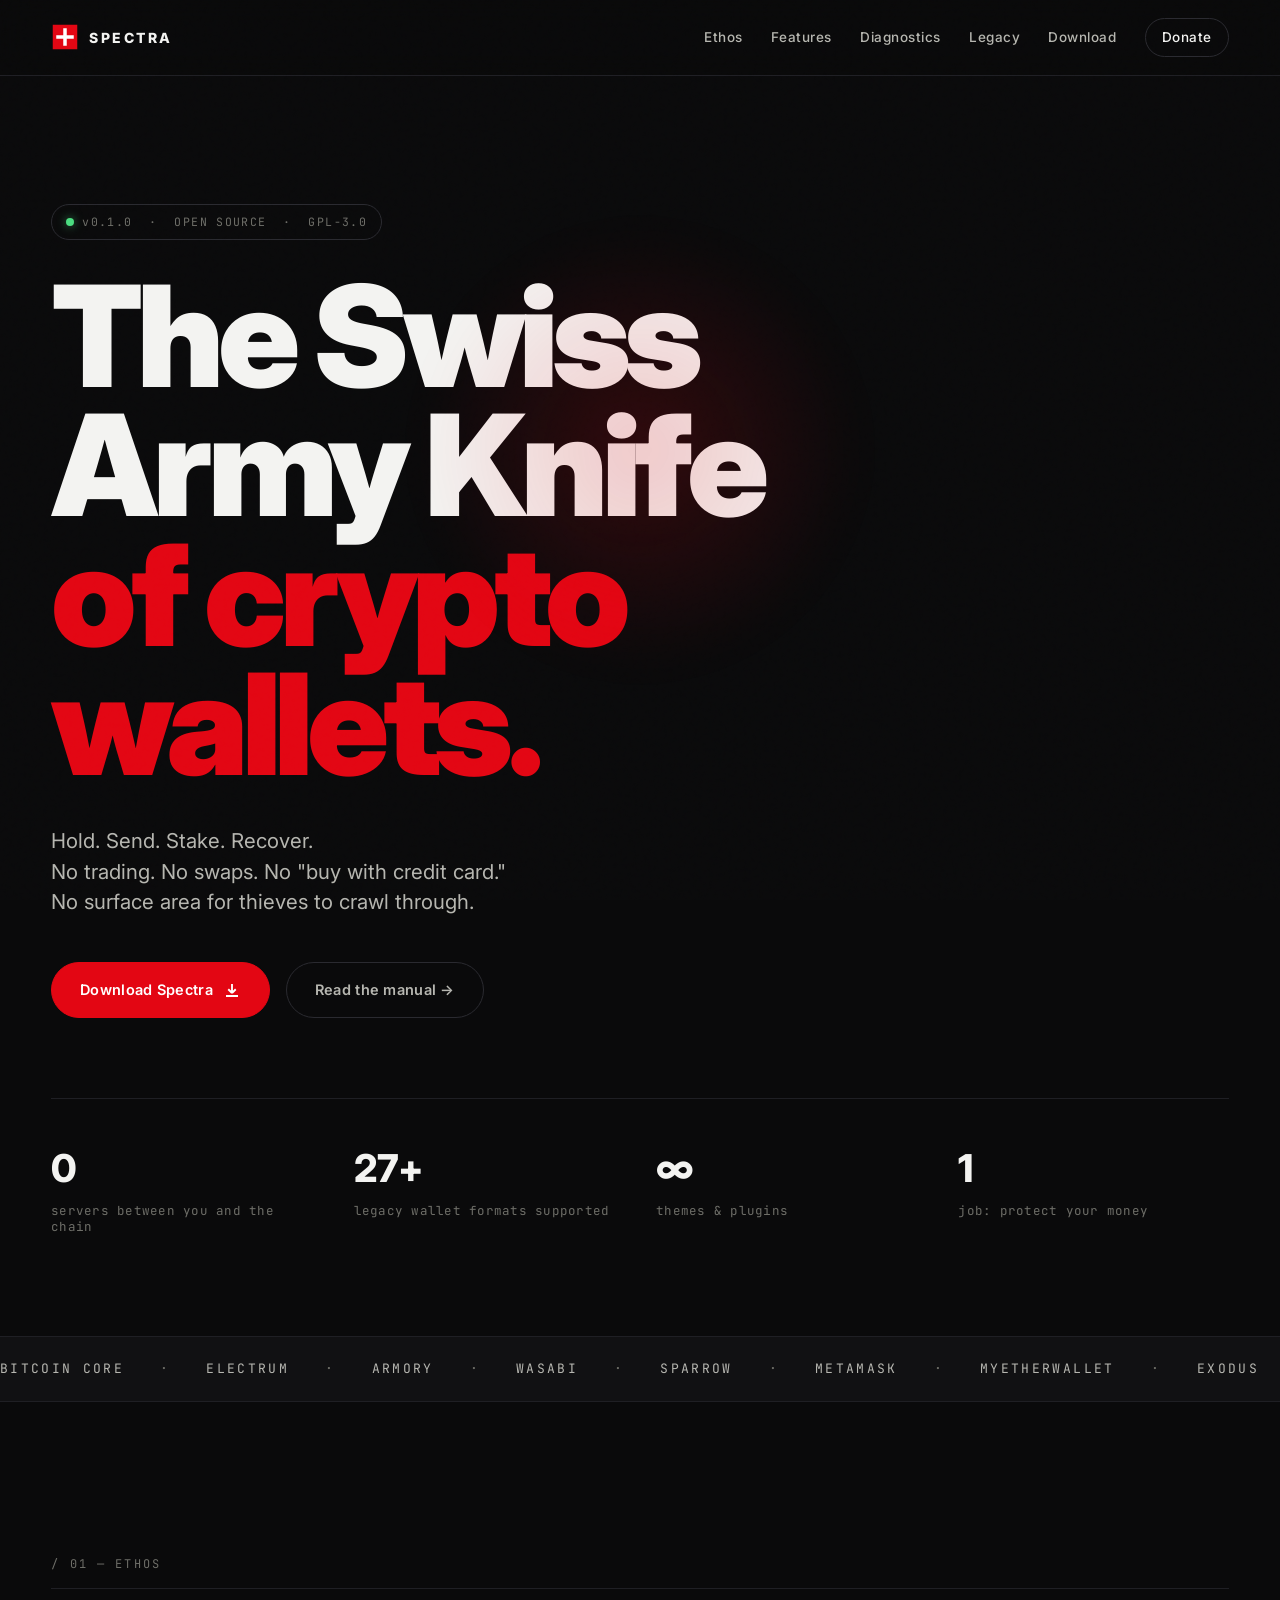
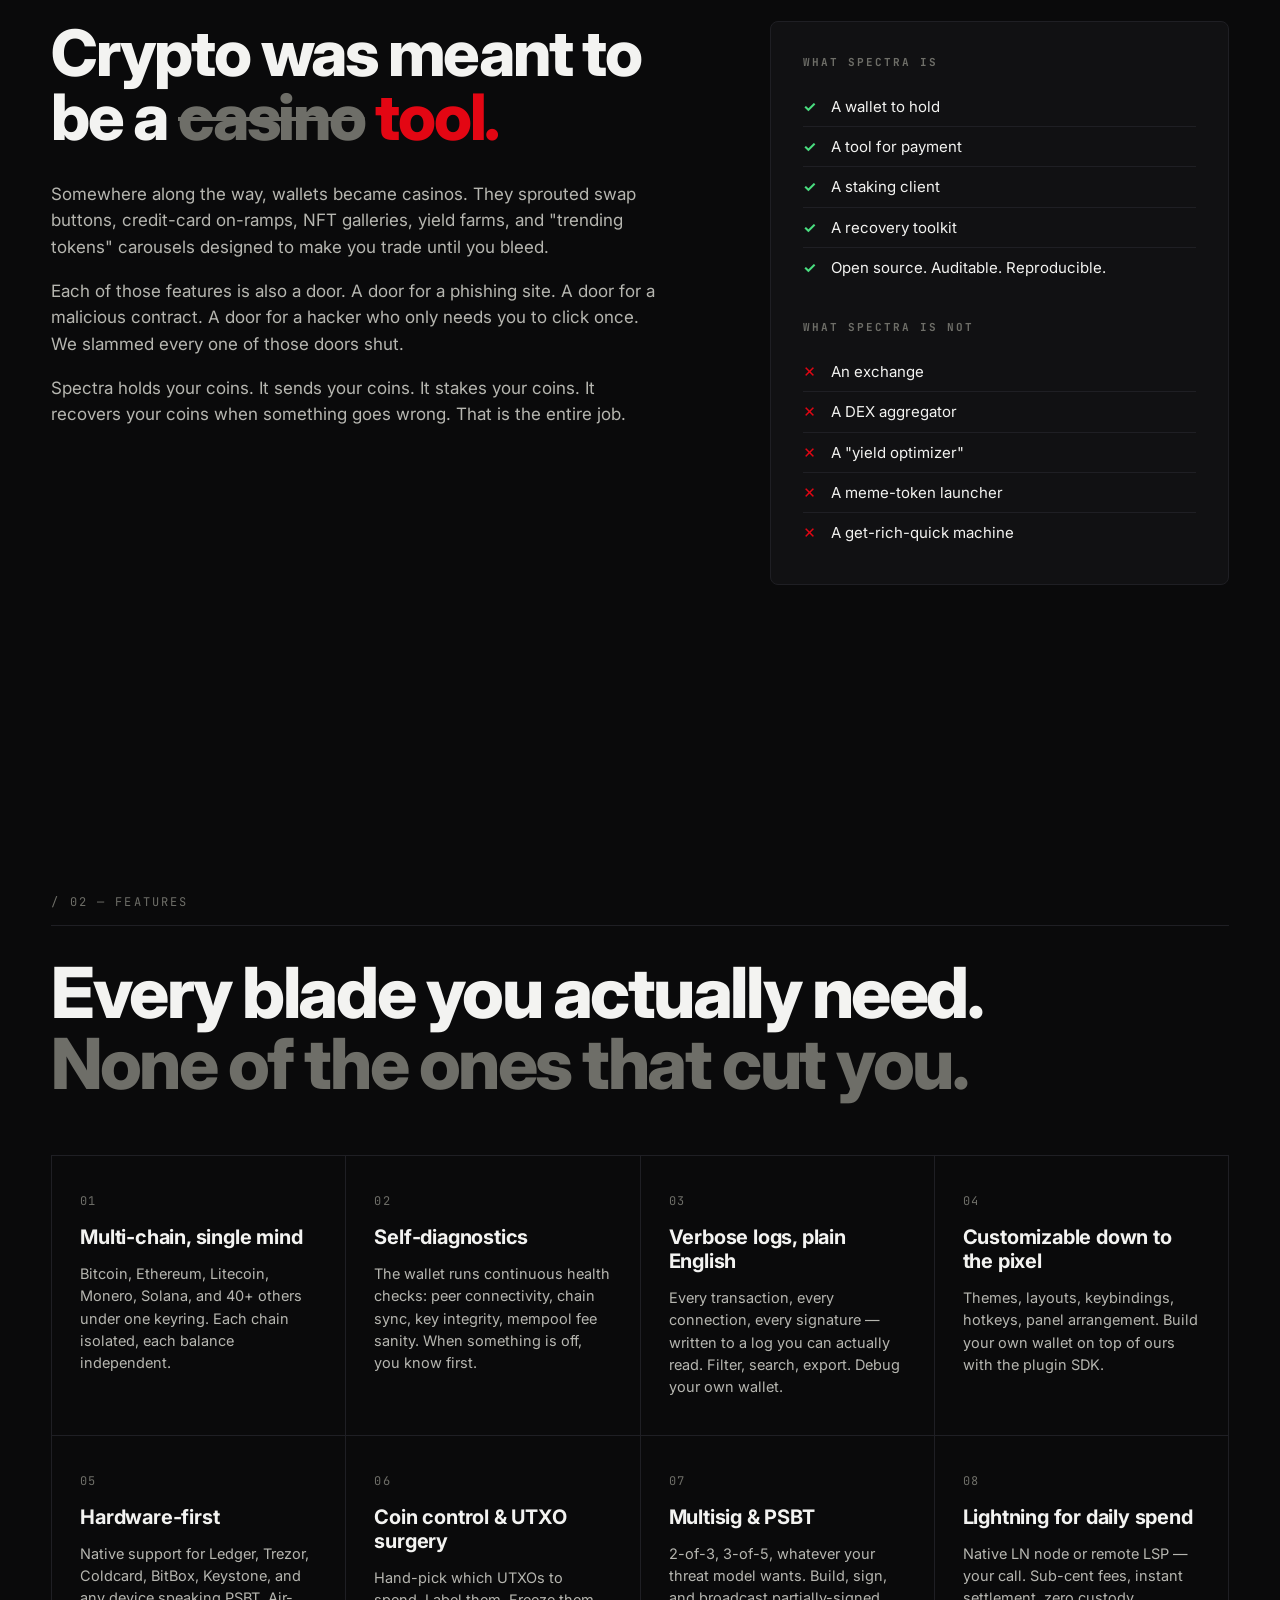
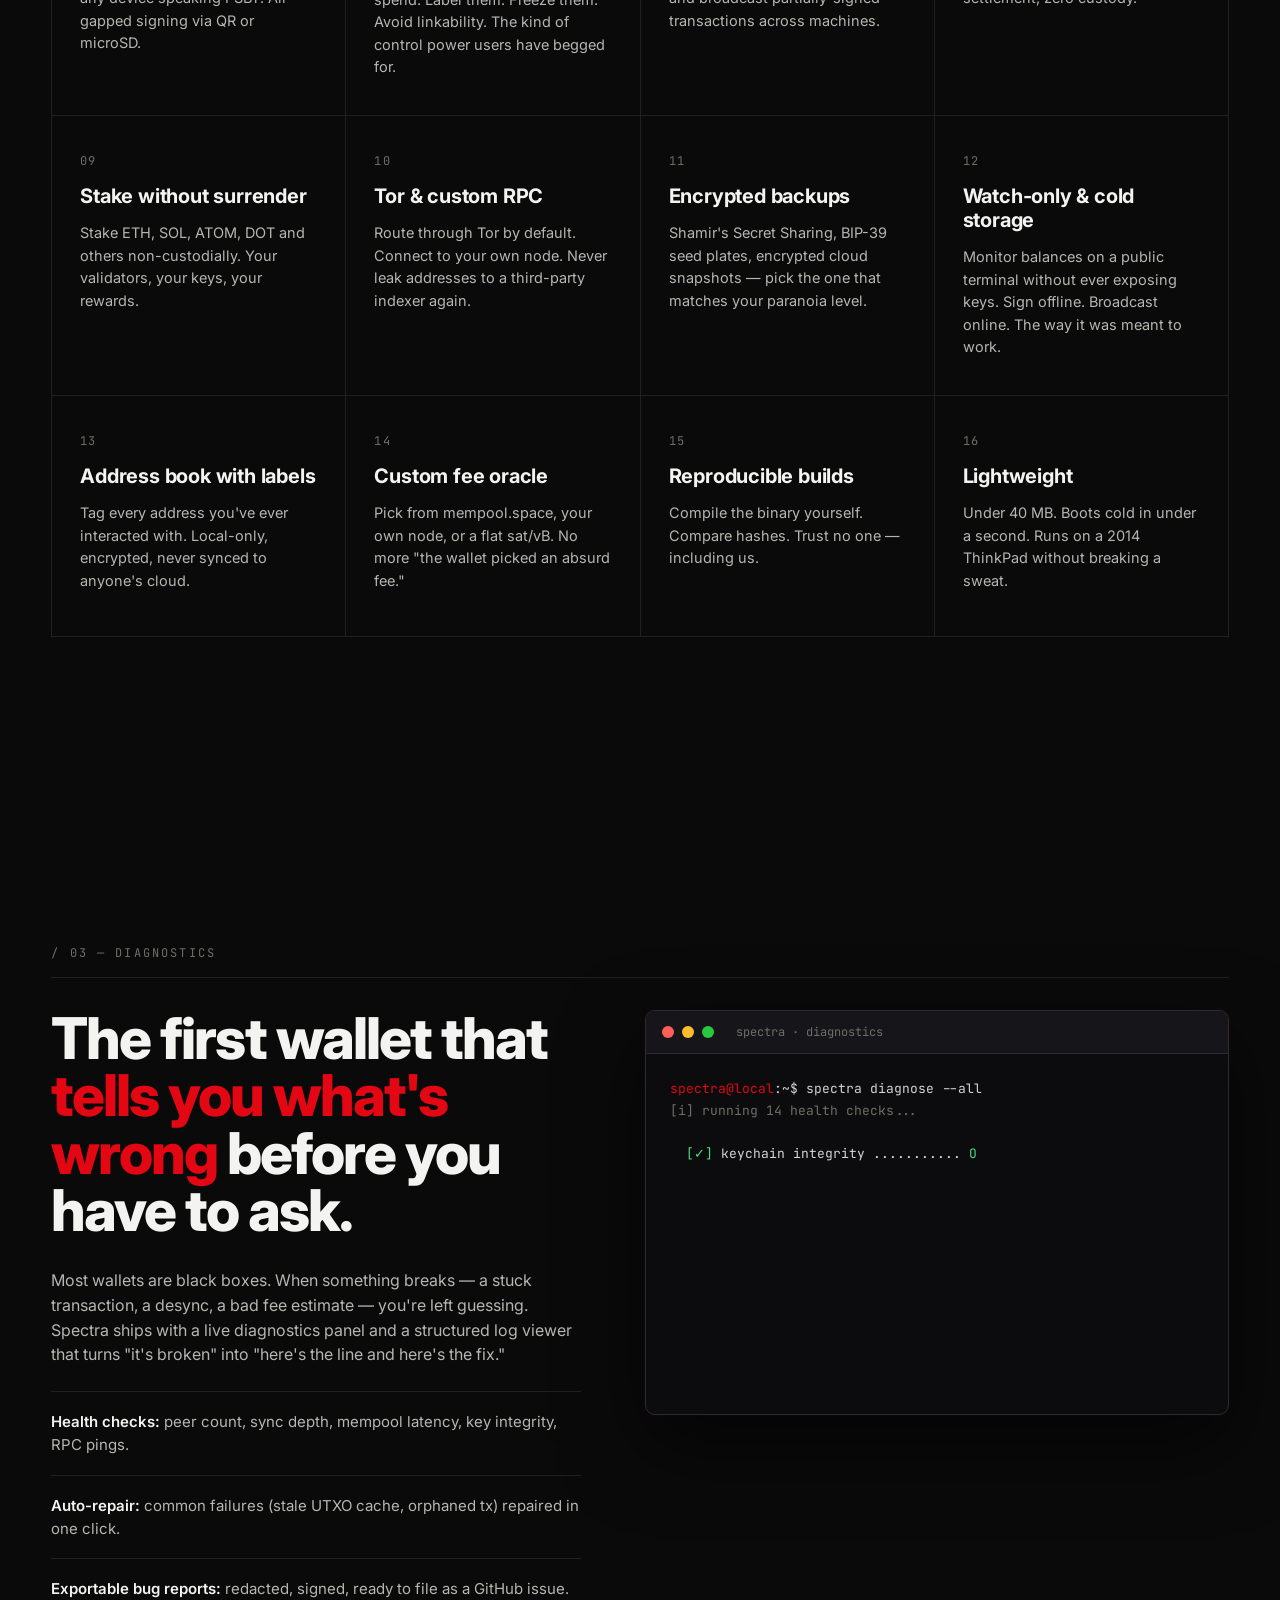
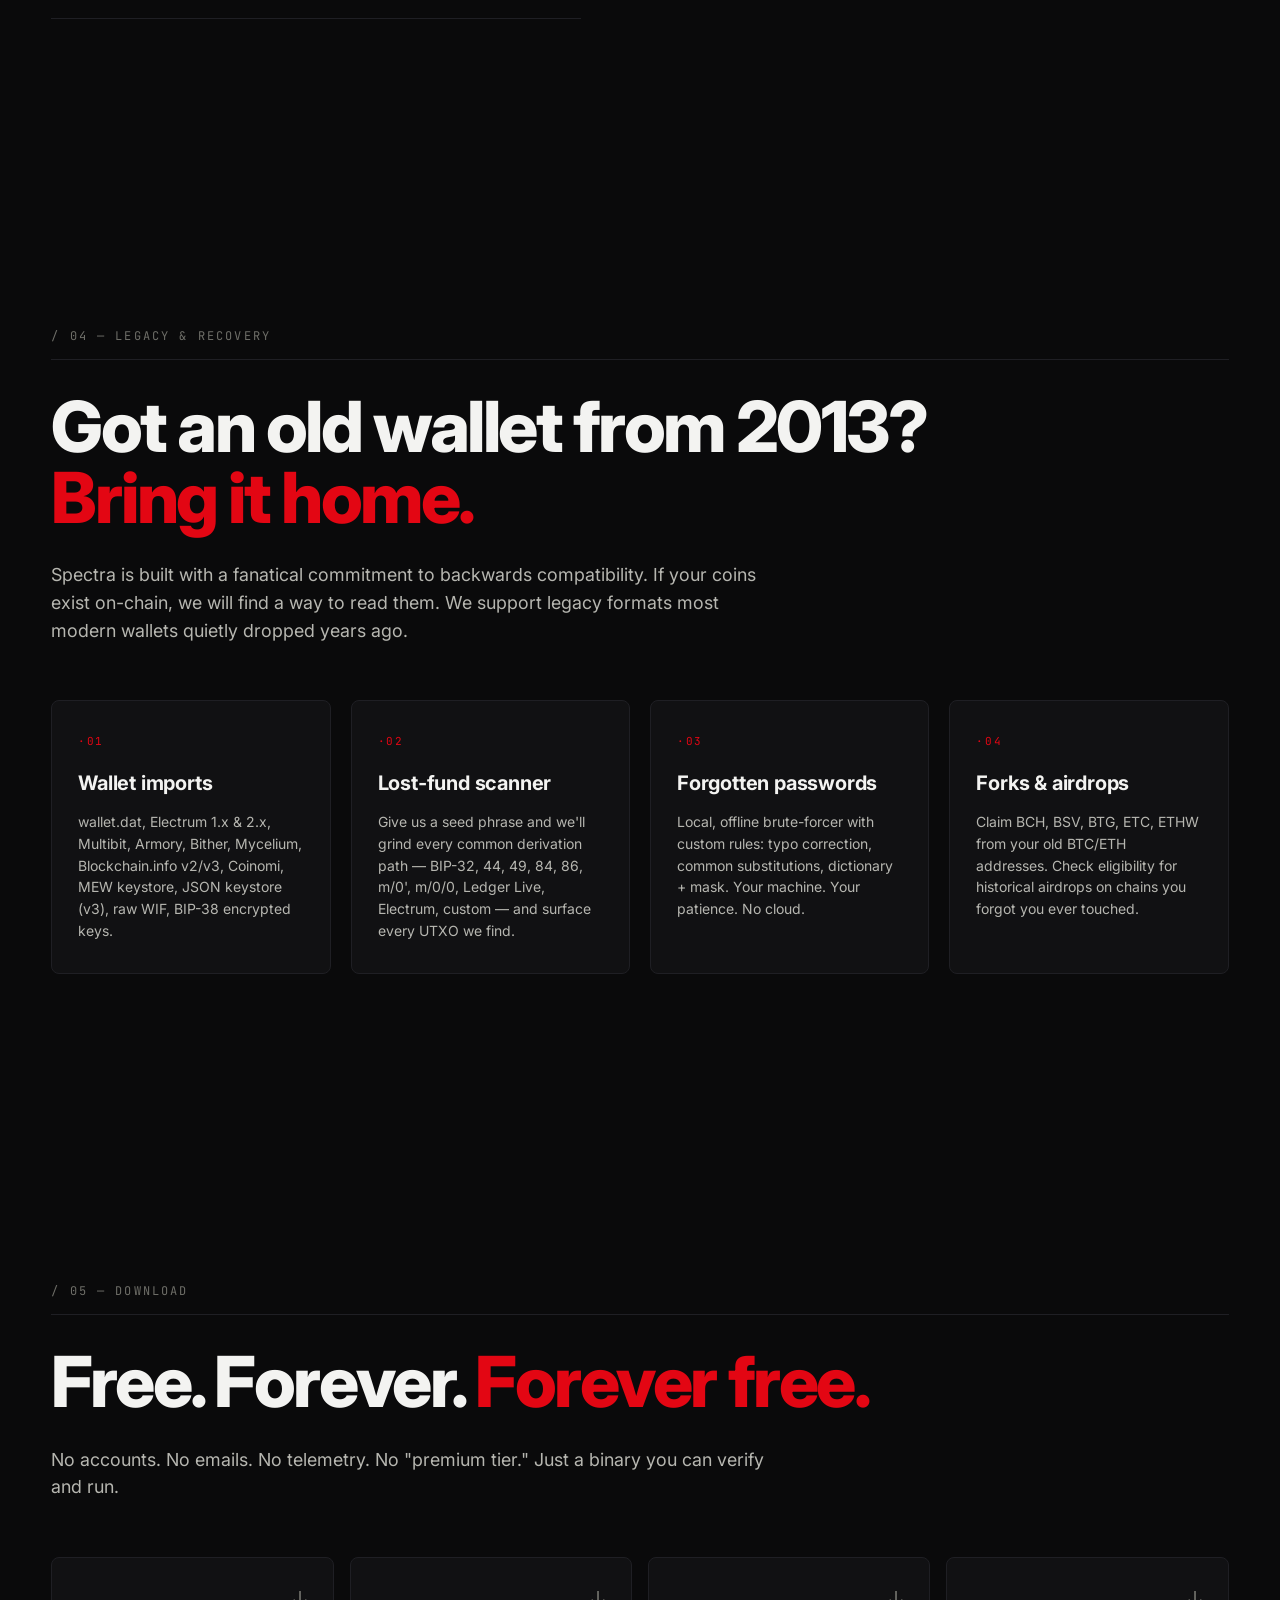
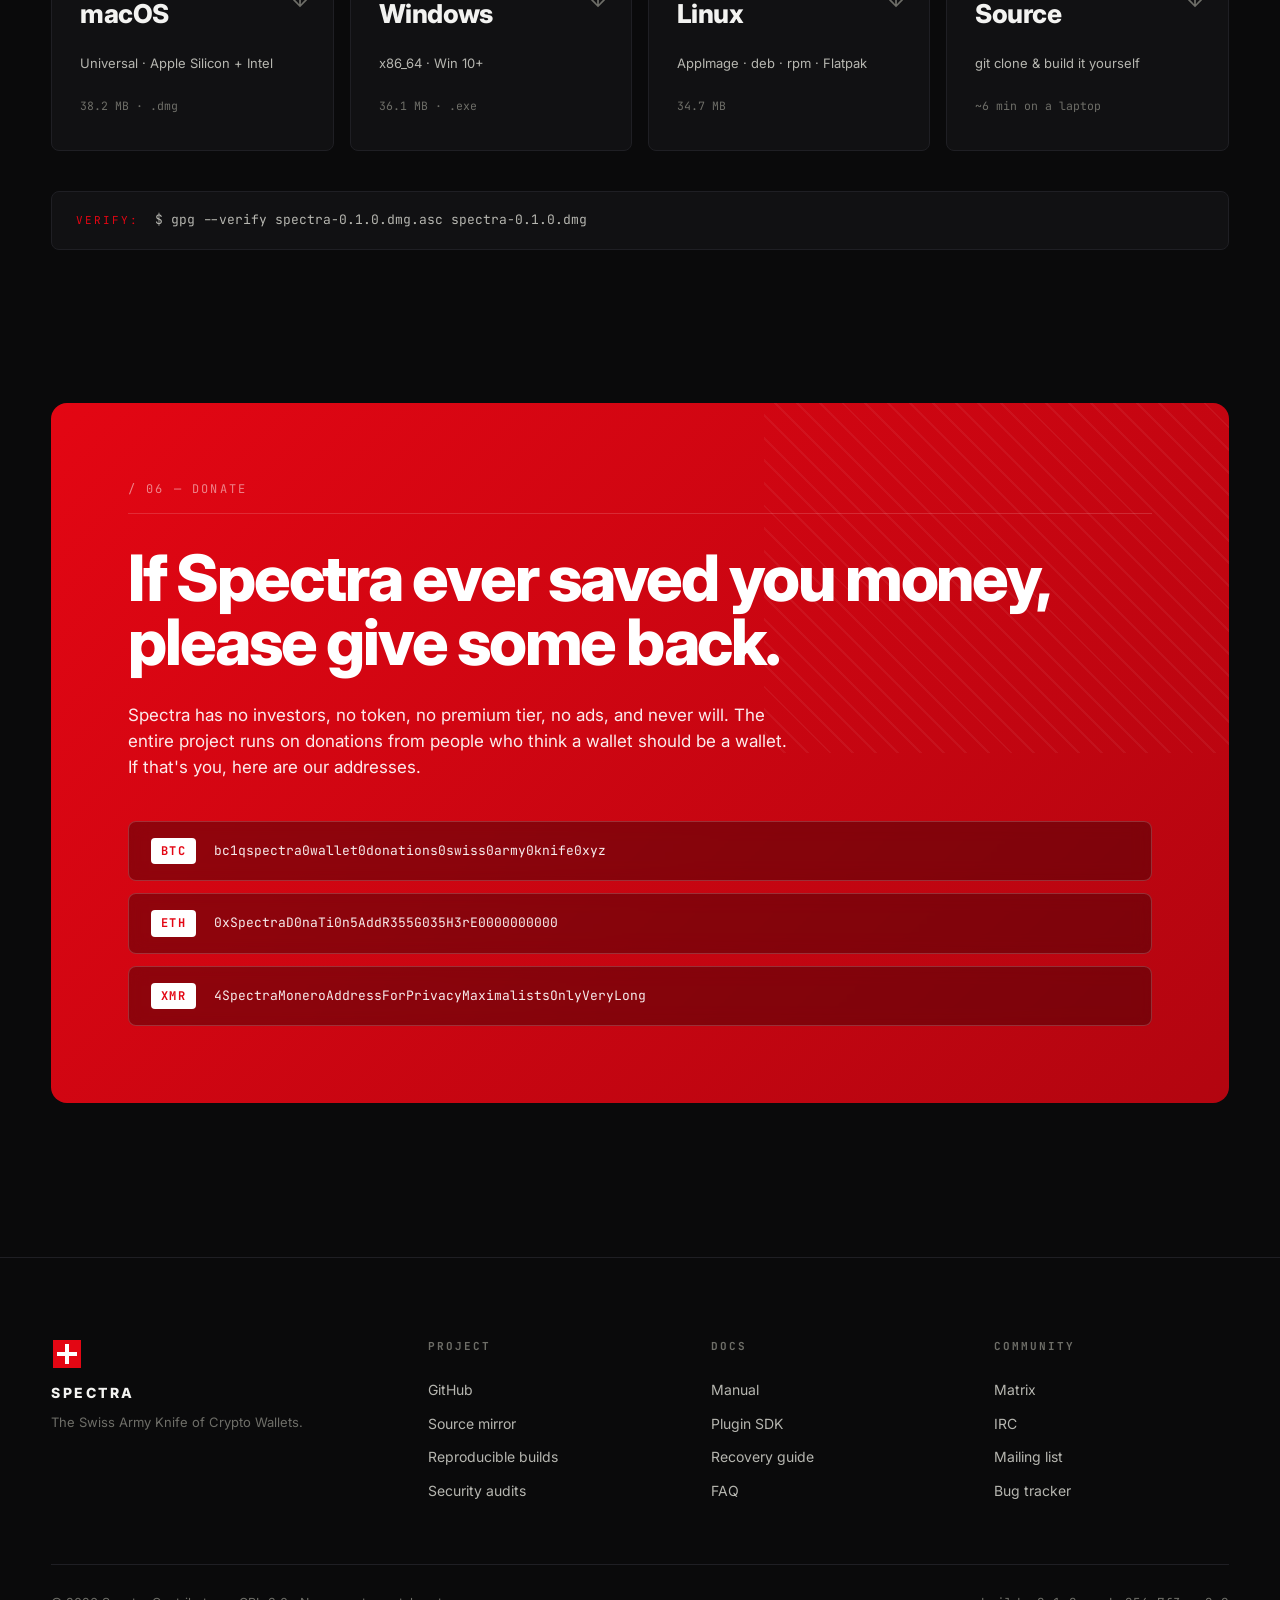
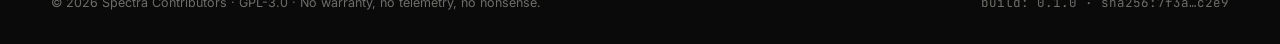
==== index.html @ c262c7ca "Initial Commit" ====
<!doctype html>
<html lang="en">
<head>
  <meta charset="utf-8" />
  <meta name="viewport" content="width=device-width, initial-scale=1" />
  <title>Spectra — The Swiss Army Knife of Crypto Wallets</title>
  <meta name="description" content="Spectra is a minimalist, open-source crypto wallet. Hold, send, stake. No trading. No DeFi. No bullshit. Just a tool that does its job." />
  <link rel="preconnect" href="https://fonts.googleapis.com" />
  <link rel="preconnect" href="https://fonts.gstatic.com" crossorigin />
  <link href="https://fonts.googleapis.com/css2?family=Inter:wght@400;500;600;700;800;900&family=JetBrains+Mono:wght@400;500;700&display=swap" rel="stylesheet" />
  <link rel="stylesheet" href="styles.css" />
</head>
<body>
  <div class="grain"></div>
  <div class="cursor-glow" id="cursorGlow"></div>

  <!-- ===== NAV ===== -->
  <header class="nav">
    <a class="brand" href="#top" aria-label="Spectra home">
      <svg viewBox="0 0 32 32" width="28" height="28" aria-hidden="true">
        <rect x="2" y="2" width="28" height="28" fill="#e30613"/>
        <rect x="14" y="6" width="4" height="20" fill="#fff"/>
        <rect x="6" y="14" width="20" height="4" fill="#fff"/>
      </svg>
      <span>SPECTRA</span>
    </a>
    <nav class="nav-links">
      <a href="#ethos">Ethos</a>
      <a href="#features">Features</a>
      <a href="#diagnostics">Diagnostics</a>
      <a href="#legacy">Legacy</a>
      <a href="#download">Download</a>
      <a href="#donate" class="nav-cta">Donate</a>
    </nav>
  </header>

  <!-- ===== HERO ===== -->
  <section class="hero" id="top">
    <div class="hero-meta">
      <span class="dot"></span> v0.1.0 &nbsp;·&nbsp; OPEN SOURCE &nbsp;·&nbsp; GPL-3.0
    </div>
    <h1 class="hero-title">
      The Swiss<br/>
      Army Knife<br/>
      <span class="accent">of crypto<br/>wallets.</span>
    </h1>
    <p class="hero-sub">
      Hold. Send. Stake. Recover. <br/>
      No trading. No swaps. No "buy with credit card." <br/>
      No surface area for thieves to crawl through.
    </p>
    <div class="hero-actions">
      <a href="#download" class="btn btn-primary">
        Download Spectra
        <svg viewBox="0 0 24 24" width="18" height="18" fill="none" stroke="currentColor" stroke-width="2.5"><path d="M12 4v12m0 0l-5-5m5 5l5-5M4 20h16"/></svg>
      </a>
      <a href="#features" class="btn btn-ghost">Read the manual →</a>
    </div>

    <div class="hero-stats">
      <div><b>0</b><span>servers between you and the chain</span></div>
      <div><b>27+</b><span>legacy wallet formats supported</span></div>
      <div><b>∞</b><span>themes &amp; plugins</span></div>
      <div><b>1</b><span>job: protect your money</span></div>
    </div>
  </section>

  <!-- ===== MARQUEE ===== -->
  <div class="marquee" aria-hidden="true">
    <div class="marquee-track">
      <span>BITCOIN CORE</span><span>·</span>
      <span>ELECTRUM</span><span>·</span>
      <span>ARMORY</span><span>·</span>
      <span>WASABI</span><span>·</span>
      <span>SPARROW</span><span>·</span>
      <span>METAMASK</span><span>·</span>
      <span>MYETHERWALLET</span><span>·</span>
      <span>EXODUS</span><span>·</span>
      <span>BIP-32</span><span>·</span>
      <span>BIP-39</span><span>·</span>
      <span>BIP-44</span><span>·</span>
      <span>WALLET.DAT</span><span>·</span>
      <span>LEDGER</span><span>·</span>
      <span>TREZOR</span><span>·</span>
      <span>COLDCARD</span><span>·</span>
      <span>PSBT</span><span>·</span>
      <span>BITCOIN CORE</span><span>·</span>
      <span>ELECTRUM</span><span>·</span>
      <span>ARMORY</span><span>·</span>
      <span>WASABI</span><span>·</span>
      <span>SPARROW</span><span>·</span>
      <span>METAMASK</span><span>·</span>
      <span>MYETHERWALLET</span><span>·</span>
      <span>EXODUS</span><span>·</span>
    </div>
  </div>

  <!-- ===== ETHOS ===== -->
  <section class="section ethos" id="ethos">
    <div class="section-label">/ 01 — ETHOS</div>
    <div class="ethos-grid">
      <div class="ethos-text">
        <h2>Crypto was meant to be a <span class="strike">casino</span> <span class="accent">tool.</span></h2>
        <p>
          Somewhere along the way, wallets became casinos. They sprouted swap buttons,
          credit-card on-ramps, NFT galleries, yield farms, and "trending tokens"
          carousels designed to make you trade until you bleed.
        </p>
        <p>
          Each of those features is also a door. A door for a phishing site. A door
          for a malicious contract. A door for a hacker who only needs you to click
          once. We slammed every one of those doors shut.
        </p>
        <p>
          Spectra holds your coins. It sends your coins. It stakes your coins. It
          recovers your coins when something goes wrong. That is the entire job.
        </p>
      </div>
      <aside class="ethos-list">
        <h3>What Spectra is</h3>
        <ul class="check">
          <li>A wallet to hold</li>
          <li>A tool for payment</li>
          <li>A staking client</li>
          <li>A recovery toolkit</li>
          <li>Open source. Auditable. Reproducible.</li>
        </ul>
        <h3>What Spectra is not</h3>
        <ul class="cross">
          <li>An exchange</li>
          <li>A DEX aggregator</li>
          <li>A "yield optimizer"</li>
          <li>A meme-token launcher</li>
          <li>A get-rich-quick machine</li>
        </ul>
      </aside>
    </div>
  </section>

  <!-- ===== FEATURES ===== -->
  <section class="section features" id="features">
    <div class="section-label">/ 02 — FEATURES</div>
    <h2 class="section-title">Every blade you actually need.<br/><span class="muted">None of the ones that cut you.</span></h2>

    <div class="feature-grid">
      <article class="feature">
        <div class="feature-num">01</div>
        <h3>Multi-chain, single mind</h3>
        <p>Bitcoin, Ethereum, Litecoin, Monero, Solana, and 40+ others under one keyring. Each chain isolated, each balance independent.</p>
      </article>
      <article class="feature">
        <div class="feature-num">02</div>
        <h3>Self-diagnostics</h3>
        <p>The wallet runs continuous health checks: peer connectivity, chain sync, key integrity, mempool fee sanity. When something is off, you know first.</p>
      </article>
      <article class="feature">
        <div class="feature-num">03</div>
        <h3>Verbose logs, plain English</h3>
        <p>Every transaction, every connection, every signature — written to a log you can actually read. Filter, search, export. Debug your own wallet.</p>
      </article>
      <article class="feature">
        <div class="feature-num">04</div>
        <h3>Customizable down to the pixel</h3>
        <p>Themes, layouts, keybindings, hotkeys, panel arrangement. Build your own wallet on top of ours with the plugin SDK.</p>
      </article>
      <article class="feature">
        <div class="feature-num">05</div>
        <h3>Hardware-first</h3>
        <p>Native support for Ledger, Trezor, Coldcard, BitBox, Keystone, and any device speaking PSBT. Air-gapped signing via QR or microSD.</p>
      </article>
      <article class="feature">
        <div class="feature-num">06</div>
        <h3>Coin control &amp; UTXO surgery</h3>
        <p>Hand-pick which UTXOs to spend. Label them. Freeze them. Avoid linkability. The kind of control power users have begged for.</p>
      </article>
      <article class="feature">
        <div class="feature-num">07</div>
        <h3>Multisig &amp; PSBT</h3>
        <p>2-of-3, 3-of-5, whatever your threat model wants. Build, sign, and broadcast partially-signed transactions across machines.</p>
      </article>
      <article class="feature">
        <div class="feature-num">08</div>
        <h3>Lightning for daily spend</h3>
        <p>Native LN node or remote LSP — your call. Sub-cent fees, instant settlement, zero custody.</p>
      </article>
      <article class="feature">
        <div class="feature-num">09</div>
        <h3>Stake without surrender</h3>
        <p>Stake ETH, SOL, ATOM, DOT and others non-custodially. Your validators, your keys, your rewards.</p>
      </article>
      <article class="feature">
        <div class="feature-num">10</div>
        <h3>Tor &amp; custom RPC</h3>
        <p>Route through Tor by default. Connect to your own node. Never leak addresses to a third-party indexer again.</p>
      </article>
      <article class="feature">
        <div class="feature-num">11</div>
        <h3>Encrypted backups</h3>
        <p>Shamir's Secret Sharing, BIP-39 seed plates, encrypted cloud snapshots — pick the one that matches your paranoia level.</p>
      </article>
      <article class="feature">
        <div class="feature-num">12</div>
        <h3>Watch-only &amp; cold storage</h3>
        <p>Monitor balances on a public terminal without ever exposing keys. Sign offline. Broadcast online. The way it was meant to work.</p>
      </article>
      <article class="feature">
        <div class="feature-num">13</div>
        <h3>Address book with labels</h3>
        <p>Tag every address you've ever interacted with. Local-only, encrypted, never synced to anyone's cloud.</p>
      </article>
      <article class="feature">
        <div class="feature-num">14</div>
        <h3>Custom fee oracle</h3>
        <p>Pick from mempool.space, your own node, or a flat sat/vB. No more "the wallet picked an absurd fee."</p>
      </article>
      <article class="feature">
        <div class="feature-num">15</div>
        <h3>Reproducible builds</h3>
        <p>Compile the binary yourself. Compare hashes. Trust no one — including us.</p>
      </article>
      <article class="feature">
        <div class="feature-num">16</div>
        <h3>Lightweight</h3>
        <p>Under 40 MB. Boots cold in under a second. Runs on a 2014 ThinkPad without breaking a sweat.</p>
      </article>
    </div>
  </section>

  <!-- ===== DIAGNOSTICS / TERMINAL ===== -->
  <section class="section diagnostics" id="diagnostics">
    <div class="section-label">/ 03 — DIAGNOSTICS</div>
    <div class="diag-grid">
      <div class="diag-text">
        <h2>The first wallet that <span class="accent">tells you what's wrong</span> before you have to ask.</h2>
        <p>
          Most wallets are black boxes. When something breaks — a stuck transaction,
          a desync, a bad fee estimate — you're left guessing. Spectra ships with a
          live diagnostics panel and a structured log viewer that turns "it's broken"
          into "here's the line and here's the fix."
        </p>
        <ul class="diag-list">
          <li><b>Health checks:</b> peer count, sync depth, mempool latency, key integrity, RPC pings.</li>
          <li><b>Auto-repair:</b> common failures (stale UTXO cache, orphaned tx) repaired in one click.</li>
          <li><b>Exportable bug reports:</b> redacted, signed, ready to file as a GitHub issue.</li>
        </ul>
      </div>

      <div class="terminal" aria-hidden="true">
        <div class="terminal-bar">
          <span class="tdot tdot-r"></span>
          <span class="tdot tdot-y"></span>
          <span class="tdot tdot-g"></span>
          <span class="terminal-title">spectra · diagnostics</span>
        </div>
        <pre class="terminal-body" id="terminal"></pre>
      </div>
    </div>
  </section>

  <!-- ===== LEGACY ===== -->
  <section class="section legacy" id="legacy">
    <div class="section-label">/ 04 — LEGACY &amp; RECOVERY</div>
    <h2 class="section-title">Got an old wallet from 2013?<br/><span class="accent">Bring it home.</span></h2>
    <p class="section-lead">
      Spectra is built with a fanatical commitment to backwards compatibility. If
      your coins exist on-chain, we will find a way to read them. We support legacy
      formats most modern wallets quietly dropped years ago.
    </p>

    <div class="legacy-grid">
      <div class="legacy-card">
        <div class="legacy-num">·01</div>
        <h3>Wallet imports</h3>
        <p>wallet.dat, Electrum 1.x &amp; 2.x, Multibit, Armory, Bither, Mycelium, Blockchain.info v2/v3, Coinomi, MEW keystore, JSON keystore (v3), raw WIF, BIP-38 encrypted keys.</p>
      </div>
      <div class="legacy-card">
        <div class="legacy-num">·02</div>
        <h3>Lost-fund scanner</h3>
        <p>Give us a seed phrase and we'll grind every common derivation path — BIP-32, 44, 49, 84, 86, m/0', m/0/0, Ledger Live, Electrum, custom — and surface every UTXO we find.</p>
      </div>
      <div class="legacy-card">
        <div class="legacy-num">·03</div>
        <h3>Forgotten passwords</h3>
        <p>Local, offline brute-forcer with custom rules: typo correction, common substitutions, dictionary + mask. Your machine. Your patience. No cloud.</p>
      </div>
      <div class="legacy-card">
        <div class="legacy-num">·04</div>
        <h3>Forks &amp; airdrops</h3>
        <p>Claim BCH, BSV, BTG, ETC, ETHW from your old BTC/ETH addresses. Check eligibility for historical airdrops on chains you forgot you ever touched.</p>
      </div>
    </div>
  </section>

  <!-- ===== DOWNLOAD ===== -->
  <section class="section download" id="download">
    <div class="section-label">/ 05 — DOWNLOAD</div>
    <h2 class="section-title">Free. Forever. <span class="accent">Forever free.</span></h2>
    <p class="section-lead">
      No accounts. No emails. No telemetry. No "premium tier." Just a binary you
      can verify and run.
    </p>

    <div class="download-grid">
      <a class="dl-card" href="#">
        <div class="dl-os">macOS</div>
        <div class="dl-meta">Universal · Apple Silicon + Intel</div>
        <div class="dl-size">38.2 MB · .dmg</div>
      </a>
      <a class="dl-card" href="#">
        <div class="dl-os">Windows</div>
        <div class="dl-meta">x86_64 · Win 10+</div>
        <div class="dl-size">36.1 MB · .exe</div>
      </a>
      <a class="dl-card" href="#">
        <div class="dl-os">Linux</div>
        <div class="dl-meta">AppImage · deb · rpm · Flatpak</div>
        <div class="dl-size">34.7 MB</div>
      </a>
      <a class="dl-card" href="#">
        <div class="dl-os">Source</div>
        <div class="dl-meta">git clone &amp; build it yourself</div>
        <div class="dl-size">~6 min on a laptop</div>
      </a>
    </div>

    <div class="verify">
      <span class="verify-label">VERIFY:</span>
      <code>$ gpg --verify spectra-0.1.0.dmg.asc spectra-0.1.0.dmg</code>
    </div>
  </section>

  <!-- ===== DONATE ===== -->
  <section class="section donate" id="donate">
    <div class="donate-card">
      <div class="section-label dark">/ 06 — DONATE</div>
      <h2>If Spectra ever saved you money,<br/><span class="accent">please give some back.</span></h2>
      <p>
        Spectra has no investors, no token, no premium tier, no ads, and never will.
        The entire project runs on donations from people who think a wallet should
        be a wallet. If that's you, here are our addresses.
      </p>

      <div class="donate-addresses">
        <div class="addr">
          <span class="addr-label">BTC</span>
          <code>bc1qspectra0wallet0donations0swiss0army0knife0xyz</code>
        </div>
        <div class="addr">
          <span class="addr-label">ETH</span>
          <code>0xSpectraD0naTi0n5AddR355G035H3rE0000000000</code>
        </div>
        <div class="addr">
          <span class="addr-label">XMR</span>
          <code>4SpectraMoneroAddressForPrivacyMaximalistsOnlyVeryLong</code>
        </div>
      </div>
    </div>
  </section>

  <!-- ===== FOOTER ===== -->
  <footer class="footer">
    <div class="footer-grid">
      <div class="footer-brand">
        <svg viewBox="0 0 32 32" width="32" height="32" aria-hidden="true">
          <rect x="2" y="2" width="28" height="28" fill="#e30613"/>
          <rect x="14" y="6" width="4" height="20" fill="#fff"/>
          <rect x="6" y="14" width="20" height="4" fill="#fff"/>
        </svg>
        <p>SPECTRA</p>
        <small>The Swiss Army Knife of Crypto Wallets.</small>
      </div>
      <div>
        <h4>Project</h4>
        <a href="#">GitHub</a>
        <a href="#">Source mirror</a>
        <a href="#">Reproducible builds</a>
        <a href="#">Security audits</a>
      </div>
      <div>
        <h4>Docs</h4>
        <a href="#">Manual</a>
        <a href="#">Plugin SDK</a>
        <a href="#">Recovery guide</a>
        <a href="#">FAQ</a>
      </div>
      <div>
        <h4>Community</h4>
        <a href="#">Matrix</a>
        <a href="#">IRC</a>
        <a href="#">Mailing list</a>
        <a href="#">Bug tracker</a>
      </div>
    </div>
    <div class="footer-bottom">
      <span>© 2026 Spectra Contributors · GPL-3.0 · No warranty, no telemetry, no nonsense.</span>
      <span class="mono">build: 0.1.0 · sha256:7f3a…c2e9</span>
    </div>
  </footer>

  <script src="script.js"></script>
</body>
</html>
---- styles.css ----
/* ============================================================
   SPECTRA — stylesheet
   The Swiss Army Knife of Crypto Wallets
   ============================================================ */

:root {
  --bg: #0a0a0b;
  --bg-2: #111113;
  --bg-3: #16161a;
  --line: #1f1f24;
  --line-2: #2a2a30;
  --fg: #f3f3f1;
  --fg-2: #b6b6b0;
  --fg-3: #6e6e68;
  --accent: #e30613;        /* Swiss red */
  --accent-2: #ff3a45;
  --green: #4ade80;
  --yellow: #facc15;
  --serif: 'Inter', system-ui, -apple-system, sans-serif;
  --mono: 'JetBrains Mono', ui-monospace, 'SF Mono', Menlo, monospace;
  --max: 1280px;
  --pad: clamp(20px, 4vw, 64px);
}

* { box-sizing: border-box; margin: 0; padding: 0; }

html { scroll-behavior: smooth; }

body {
  background: var(--bg);
  color: var(--fg);
  font-family: var(--serif);
  font-size: 16px;
  line-height: 1.55;
  -webkit-font-smoothing: antialiased;
  overflow-x: hidden;
  position: relative;
}

a { color: inherit; text-decoration: none; }
img, svg { display: block; max-width: 100%; }
button { font: inherit; cursor: pointer; }

/* ============================================================
   GRAIN + CURSOR GLOW
   ============================================================ */
.grain {
  position: fixed; inset: 0;
  pointer-events: none;
  z-index: 1000;
  opacity: .035;
  mix-blend-mode: overlay;
  background-image: url("data:image/svg+xml,%3Csvg viewBox='0 0 200 200' xmlns='http://www.w3.org/2000/svg'%3E%3Cfilter id='n'%3E%3CfeTurbulence type='fractalNoise' baseFrequency='0.9' numOctaves='3'/%3E%3C/filter%3E%3Crect width='100%25' height='100%25' filter='url(%23n)'/%3E%3C/svg%3E");
}

.cursor-glow {
  position: fixed;
  top: 0; left: 0;
  width: 480px; height: 480px;
  border-radius: 50%;
  background: radial-gradient(circle, rgba(227,6,19,0.18) 0%, rgba(227,6,19,0) 65%);
  transform: translate(-50%, -50%);
  pointer-events: none;
  z-index: 1;
  transition: opacity .4s ease;
  filter: blur(20px);
  will-change: transform;
}

/* ============================================================
   NAV
   ============================================================ */
.nav {
  position: sticky;
  top: 0;
  z-index: 100;
  display: flex;
  justify-content: space-between;
  align-items: center;
  padding: 18px var(--pad);
  background: rgba(10,10,11,0.72);
  backdrop-filter: blur(12px) saturate(140%);
  -webkit-backdrop-filter: blur(12px) saturate(140%);
  border-bottom: 1px solid var(--line);
}

.brand {
  display: flex; align-items: center; gap: 10px;
  font-weight: 800;
  letter-spacing: 0.18em;
  font-size: 14px;
}

.nav-links {
  display: flex; gap: 28px;
  align-items: center;
  font-size: 13.5px;
  font-weight: 500;
  letter-spacing: 0.04em;
}

.nav-links a {
  color: var(--fg-2);
  transition: color .2s ease;
}
.nav-links a:hover { color: var(--fg); }

.nav-cta {
  padding: 8px 16px;
  border: 1px solid var(--line-2);
  border-radius: 999px;
  color: var(--fg) !important;
  transition: all .2s ease;
}
.nav-cta:hover {
  background: var(--accent);
  border-color: var(--accent);
}

/* ============================================================
   HERO
   ============================================================ */
.hero {
  padding: clamp(60px, 10vw, 140px) var(--pad) clamp(60px, 8vw, 100px);
  max-width: var(--max);
  margin: 0 auto;
  position: relative;
}

.hero-meta {
  display: inline-flex;
  align-items: center;
  gap: 8px;
  font-family: var(--mono);
  font-size: 11.5px;
  color: var(--fg-3);
  letter-spacing: 0.12em;
  padding: 8px 14px;
  border: 1px solid var(--line-2);
  border-radius: 999px;
  margin-bottom: 32px;
}

.dot {
  width: 8px; height: 8px;
  border-radius: 50%;
  background: var(--green);
  box-shadow: 0 0 10px rgba(74, 222, 128, .6);
  animation: pulse 2s ease-in-out infinite;
}
@keyframes pulse {
  50% { opacity: .35; }
}

.hero-title {
  font-size: clamp(56px, 11vw, 168px);
  font-weight: 900;
  line-height: 0.92;
  letter-spacing: -0.045em;
  margin-bottom: 36px;
}

.accent { color: var(--accent); }
.muted { color: var(--fg-3); }

.hero-sub {
  font-size: clamp(18px, 1.6vw, 22px);
  color: var(--fg-2);
  max-width: 620px;
  margin-bottom: 44px;
  line-height: 1.5;
}

.hero-actions {
  display: flex;
  gap: 16px;
  flex-wrap: wrap;
  margin-bottom: 80px;
}

.btn {
  display: inline-flex;
  align-items: center;
  gap: 10px;
  padding: 16px 28px;
  font-weight: 600;
  font-size: 14.5px;
  letter-spacing: 0.02em;
  border-radius: 999px;
  border: 1px solid var(--line-2);
  transition: all .25s ease;
}
.btn-primary {
  background: var(--accent);
  border-color: var(--accent);
  color: #fff;
}
.btn-primary:hover {
  background: #fff;
  color: var(--accent);
  border-color: #fff;
  transform: translateY(-2px);
}
.btn-ghost {
  background: transparent;
  color: var(--fg-2);
}
.btn-ghost:hover {
  color: var(--fg);
  border-color: var(--fg);
  transform: translateY(-2px);
}

.hero-stats {
  display: grid;
  grid-template-columns: repeat(4, 1fr);
  gap: 32px;
  padding-top: 40px;
  border-top: 1px solid var(--line);
}
.hero-stats > div {
  display: flex;
  flex-direction: column;
  gap: 4px;
}
.hero-stats b {
  font-size: clamp(28px, 3vw, 44px);
  font-weight: 800;
  letter-spacing: -0.02em;
}
.hero-stats span {
  font-size: 12.5px;
  color: var(--fg-3);
  font-family: var(--mono);
  letter-spacing: 0.02em;
  line-height: 1.3;
}

/* ============================================================
   MARQUEE
   ============================================================ */
.marquee {
  border-block: 1px solid var(--line);
  background: var(--bg-2);
  overflow: hidden;
  padding: 22px 0;
}
.marquee-track {
  display: flex;
  gap: 36px;
  white-space: nowrap;
  font-family: var(--mono);
  font-size: 13px;
  letter-spacing: 0.18em;
  color: var(--fg-3);
  animation: scroll 60s linear infinite;
  width: max-content;
}
.marquee-track span:nth-child(odd) { color: var(--fg-2); }
@keyframes scroll {
  to { transform: translateX(-50%); }
}

/* ============================================================
   SECTION SHELL
   ============================================================ */
.section {
  max-width: var(--max);
  margin: 0 auto;
  padding: clamp(80px, 12vw, 160px) var(--pad);
  position: relative;
}

.section-label {
  font-family: var(--mono);
  font-size: 12px;
  color: var(--fg-3);
  letter-spacing: 0.18em;
  margin-bottom: 32px;
  padding-bottom: 14px;
  border-bottom: 1px solid var(--line);
}
.section-label.dark {
  color: rgba(255,255,255,.5);
  border-color: rgba(255,255,255,.15);
}

.section-title {
  font-size: clamp(38px, 5.5vw, 84px);
  font-weight: 800;
  line-height: 1;
  letter-spacing: -0.035em;
  margin-bottom: 28px;
}

.section-lead {
  font-size: clamp(17px, 1.4vw, 20px);
  color: var(--fg-2);
  max-width: 720px;
  margin-bottom: 56px;
}

/* ============================================================
   ETHOS
   ============================================================ */
.ethos-grid {
  display: grid;
  grid-template-columns: 1.4fr 1fr;
  gap: clamp(32px, 6vw, 80px);
}
.ethos-text h2 {
  font-size: clamp(36px, 5vw, 72px);
  font-weight: 800;
  line-height: 1;
  letter-spacing: -0.035em;
  margin-bottom: 32px;
}
.strike { text-decoration: line-through; text-decoration-thickness: 4px; color: var(--fg-3); }
.ethos-text p {
  color: var(--fg-2);
  font-size: 17px;
  margin-bottom: 18px;
  max-width: 56ch;
}

.ethos-list {
  background: var(--bg-2);
  border: 1px solid var(--line);
  border-radius: 8px;
  padding: 32px;
}
.ethos-list h3 {
  font-family: var(--mono);
  font-size: 11px;
  letter-spacing: 0.18em;
  text-transform: uppercase;
  color: var(--fg-3);
  margin-bottom: 16px;
}
.ethos-list h3:not(:first-child) { margin-top: 32px; }
.ethos-list ul { list-style: none; }
.ethos-list li {
  font-size: 15px;
  padding: 8px 0 8px 28px;
  position: relative;
  color: var(--fg);
  border-bottom: 1px solid var(--line);
}
.ethos-list li:last-child { border-bottom: 0; }
.ethos-list .check li::before {
  content: "✓";
  position: absolute;
  left: 0;
  top: 8px;
  color: var(--green);
  font-weight: 700;
}
.ethos-list .cross li::before {
  content: "✕";
  position: absolute;
  left: 0;
  top: 8px;
  color: var(--accent);
  font-weight: 700;
}

/* ============================================================
   FEATURES
   ============================================================ */
.feature-grid {
  display: grid;
  grid-template-columns: repeat(4, 1fr);
  gap: 1px;
  background: var(--line);
  border: 1px solid var(--line);
  margin-top: 56px;
}
.feature {
  background: var(--bg);
  padding: 36px 28px;
  display: flex;
  flex-direction: column;
  gap: 14px;
  min-height: 240px;
  transition: background .25s ease;
  position: relative;
}
.feature:hover { background: var(--bg-2); }
.feature:hover .feature-num { color: var(--accent); }
.feature-num {
  font-family: var(--mono);
  font-size: 12px;
  letter-spacing: 0.1em;
  color: var(--fg-3);
  transition: color .25s ease;
}
.feature h3 {
  font-size: 20px;
  font-weight: 700;
  letter-spacing: -0.01em;
  line-height: 1.2;
}
.feature p {
  font-size: 14.5px;
  color: var(--fg-2);
  line-height: 1.55;
}

/* ============================================================
   DIAGNOSTICS / TERMINAL
   ============================================================ */
.diag-grid {
  display: grid;
  grid-template-columns: 1fr 1.1fr;
  gap: clamp(32px, 5vw, 64px);
  align-items: start;
}
.diag-text h2 {
  font-size: clamp(34px, 4.5vw, 64px);
  font-weight: 800;
  line-height: 1;
  letter-spacing: -0.035em;
  margin-bottom: 28px;
}
.diag-text p {
  color: var(--fg-2);
  margin-bottom: 24px;
  font-size: 16px;
}
.diag-list {
  list-style: none;
  border-top: 1px solid var(--line);
}
.diag-list li {
  padding: 18px 0;
  border-bottom: 1px solid var(--line);
  color: var(--fg-2);
  font-size: 15px;
}
.diag-list b { color: var(--fg); font-weight: 600; }

.terminal {
  background: #0c0c0e;
  border: 1px solid var(--line-2);
  border-radius: 10px;
  overflow: hidden;
  box-shadow:
    0 1px 0 rgba(255,255,255,0.04) inset,
    0 30px 80px rgba(0,0,0,.6),
    0 0 0 1px rgba(227,6,19,.06);
}
.terminal-bar {
  display: flex;
  align-items: center;
  gap: 8px;
  padding: 12px 16px;
  background: #15151a;
  border-bottom: 1px solid var(--line-2);
}
.tdot { width: 12px; height: 12px; border-radius: 50%; }
.tdot-r { background: #ff5f56; }
.tdot-y { background: #ffbd2e; }
.tdot-g { background: #27c93f; }
.terminal-title {
  margin-left: 14px;
  font-family: var(--mono);
  font-size: 12px;
  color: var(--fg-3);
}
.terminal-body {
  font-family: var(--mono);
  font-size: 13px;
  line-height: 1.65;
  padding: 24px;
  color: #d4d4d2;
  min-height: 360px;
  white-space: pre-wrap;
  word-break: break-word;
}
.t-prompt { color: var(--accent); }
.t-ok     { color: var(--green); }
.t-warn   { color: var(--yellow); }
.t-dim    { color: var(--fg-3); }
.t-key    { color: #7dd3fc; }
.cursor-blink::after {
  content: "▍";
  color: var(--accent);
  animation: blink 1s steps(2) infinite;
}
@keyframes blink { 50% { opacity: 0; } }

/* ============================================================
   LEGACY
   ============================================================ */
.legacy-grid {
  display: grid;
  grid-template-columns: repeat(4, 1fr);
  gap: 20px;
}
.legacy-card {
  background: var(--bg-2);
  border: 1px solid var(--line);
  border-radius: 8px;
  padding: 32px 26px;
  transition: all .25s ease;
}
.legacy-card:hover {
  border-color: var(--accent);
  transform: translateY(-4px);
}
.legacy-num {
  font-family: var(--mono);
  font-size: 11px;
  color: var(--accent);
  letter-spacing: 0.15em;
  margin-bottom: 18px;
}
.legacy-card h3 {
  font-size: 20px;
  font-weight: 700;
  margin-bottom: 12px;
  letter-spacing: -0.01em;
}
.legacy-card p {
  font-size: 14px;
  color: var(--fg-2);
  line-height: 1.55;
}

/* ============================================================
   DOWNLOAD
   ============================================================ */
.download-grid {
  display: grid;
  grid-template-columns: repeat(4, 1fr);
  gap: 16px;
  margin-bottom: 40px;
}
.dl-card {
  background: var(--bg-2);
  border: 1px solid var(--line);
  border-radius: 8px;
  padding: 36px 28px;
  display: flex;
  flex-direction: column;
  gap: 8px;
  transition: all .25s ease;
  position: relative;
  overflow: hidden;
}
.dl-card::after {
  content: "↓";
  position: absolute;
  top: 24px; right: 24px;
  font-size: 22px;
  color: var(--fg-3);
  transition: all .25s ease;
}
.dl-card:hover {
  background: var(--accent);
  border-color: var(--accent);
  transform: translateY(-4px);
}
.dl-card:hover .dl-meta,
.dl-card:hover .dl-size { color: rgba(255,255,255,.85); }
.dl-card:hover::after {
  color: #fff;
  transform: translateY(4px);
}
.dl-os {
  font-size: 26px;
  font-weight: 800;
  letter-spacing: -0.02em;
  margin-bottom: 10px;
}
.dl-meta {
  font-size: 13px;
  color: var(--fg-2);
}
.dl-size {
  font-family: var(--mono);
  font-size: 11.5px;
  color: var(--fg-3);
  margin-top: auto;
  padding-top: 16px;
}

.verify {
  background: var(--bg-2);
  border: 1px solid var(--line);
  border-radius: 8px;
  padding: 18px 24px;
  display: flex;
  gap: 16px;
  align-items: center;
  flex-wrap: wrap;
}
.verify-label {
  font-family: var(--mono);
  font-size: 11px;
  color: var(--accent);
  letter-spacing: 0.18em;
}
.verify code {
  font-family: var(--mono);
  font-size: 13px;
  color: var(--fg-2);
}

/* ============================================================
   DONATE
   ============================================================ */
.donate {
  padding-top: 0;
}
.donate-card {
  background:
    linear-gradient(135deg, #e30613 0%, #b30510 100%);
  border-radius: 16px;
  padding: clamp(48px, 6vw, 80px);
  color: #fff;
  position: relative;
  overflow: hidden;
}
.donate-card::before {
  content: "";
  position: absolute;
  top: -50%; right: -20%;
  width: 700px; height: 700px;
  background:
    repeating-linear-gradient(45deg, transparent 0 14px, rgba(255,255,255,0.05) 14px 16px);
  pointer-events: none;
}
.donate-card h2 {
  position: relative;
  font-size: clamp(34px, 5vw, 72px);
  font-weight: 800;
  line-height: 1;
  letter-spacing: -0.035em;
  margin-bottom: 28px;
}
.donate-card .accent { color: #fff; }
.donate-card p {
  position: relative;
  font-size: 17px;
  max-width: 60ch;
  margin-bottom: 40px;
  color: rgba(255,255,255,.92);
}

.donate-addresses {
  position: relative;
  display: flex;
  flex-direction: column;
  gap: 12px;
}
.addr {
  display: flex;
  align-items: center;
  gap: 18px;
  background: rgba(0,0,0,0.32);
  border: 1px solid rgba(255,255,255,0.18);
  border-radius: 8px;
  padding: 16px 22px;
  backdrop-filter: blur(8px);
}
.addr-label {
  font-family: var(--mono);
  font-size: 12px;
  font-weight: 700;
  letter-spacing: 0.12em;
  padding: 4px 10px;
  background: #fff;
  color: var(--accent);
  border-radius: 4px;
  flex-shrink: 0;
}
.addr code {
  font-family: var(--mono);
  font-size: 13px;
  color: rgba(255,255,255,.92);
  word-break: break-all;
}

/* ============================================================
   FOOTER
   ============================================================ */
.footer {
  border-top: 1px solid var(--line);
  padding: 80px var(--pad) 32px;
  max-width: var(--max);
  margin: 0 auto;
}
.footer-grid {
  display: grid;
  grid-template-columns: 1.4fr 1fr 1fr 1fr;
  gap: 48px;
  margin-bottom: 56px;
}
.footer-brand p {
  font-weight: 800;
  letter-spacing: 0.18em;
  font-size: 14px;
  margin: 12px 0 6px;
}
.footer-brand small {
  color: var(--fg-3);
  font-size: 13px;
}
.footer h4 {
  font-family: var(--mono);
  font-size: 11px;
  letter-spacing: 0.18em;
  text-transform: uppercase;
  color: var(--fg-3);
  margin-bottom: 18px;
}
.footer a {
  display: block;
  padding: 6px 0;
  color: var(--fg-2);
  font-size: 14px;
  transition: color .2s ease;
}
.footer a:hover { color: var(--accent); }

.footer-bottom {
  display: flex;
  justify-content: space-between;
  padding-top: 28px;
  border-top: 1px solid var(--line);
  color: var(--fg-3);
  font-size: 12.5px;
  flex-wrap: wrap;
  gap: 12px;
}
.footer-bottom .mono { font-family: var(--mono); }

/* ============================================================
   RESPONSIVE
   ============================================================ */
@media (max-width: 1024px) {
  .feature-grid { grid-template-columns: repeat(2, 1fr); }
  .legacy-grid  { grid-template-columns: repeat(2, 1fr); }
  .download-grid{ grid-template-columns: repeat(2, 1fr); }
  .ethos-grid   { grid-template-columns: 1fr; }
  .diag-grid    { grid-template-columns: 1fr; }
  .footer-grid  { grid-template-columns: 1fr 1fr; }
  .hero-stats   { grid-template-columns: repeat(2, 1fr); }
}
@media (max-width: 640px) {
  .nav-links a:not(.nav-cta) { display: none; }
  .feature-grid { grid-template-columns: 1fr; }
  .legacy-grid  { grid-template-columns: 1fr; }
  .download-grid{ grid-template-columns: 1fr; }
  .footer-grid  { grid-template-columns: 1fr; }
  .hero-stats   { grid-template-columns: 1fr; gap: 20px; }
  .footer-bottom { flex-direction: column; }
}
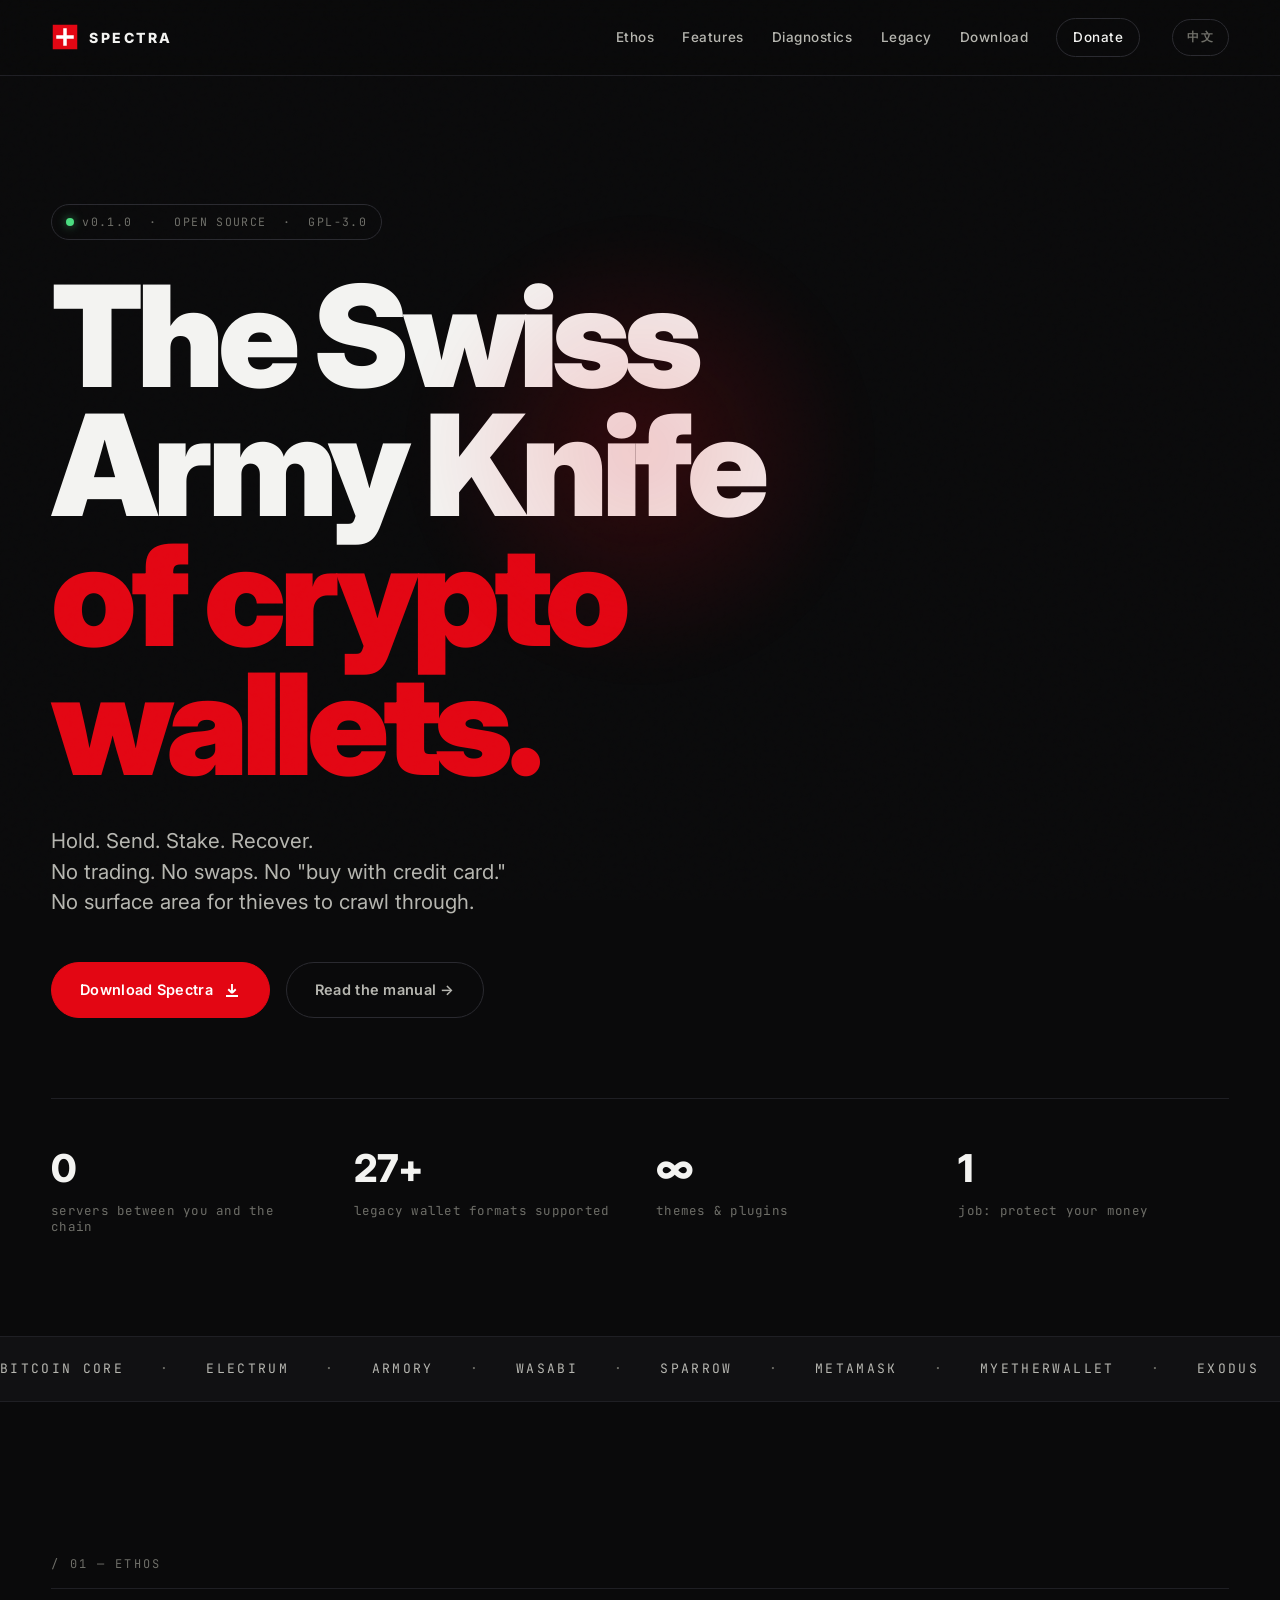
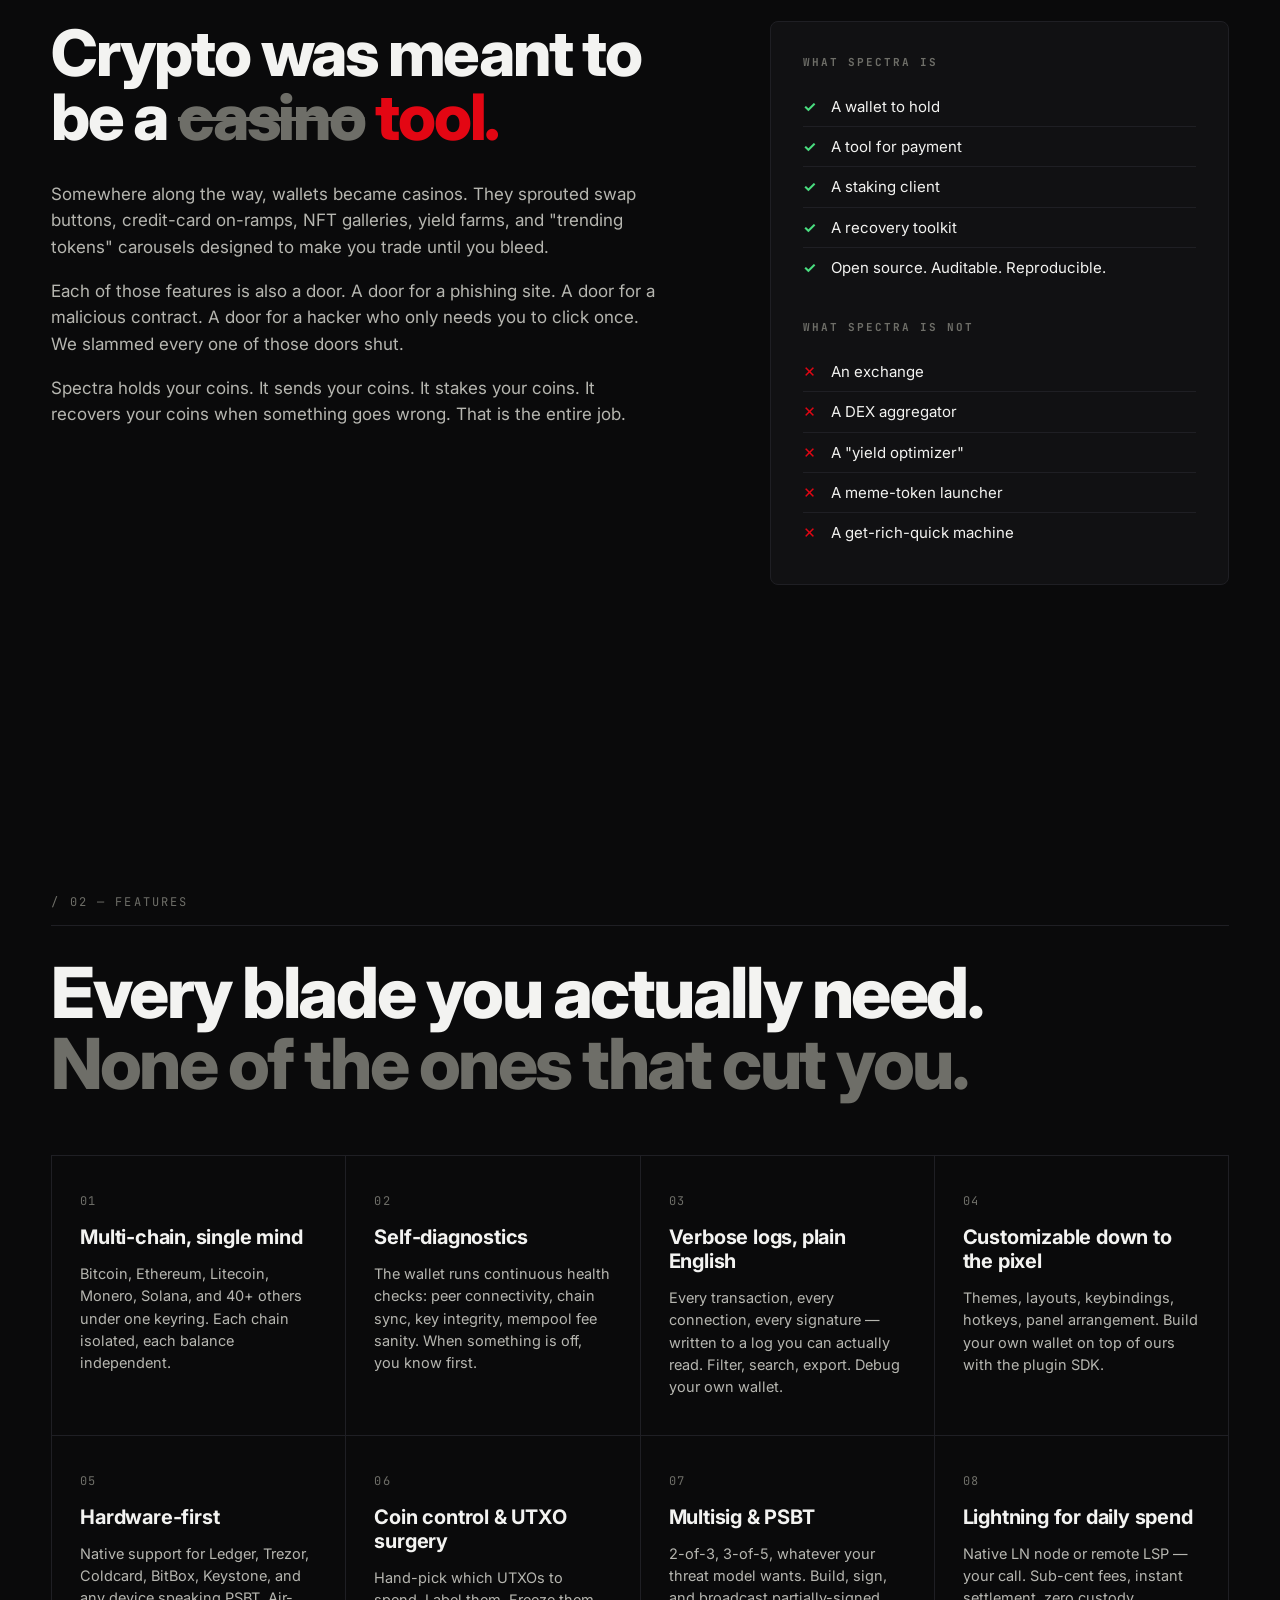
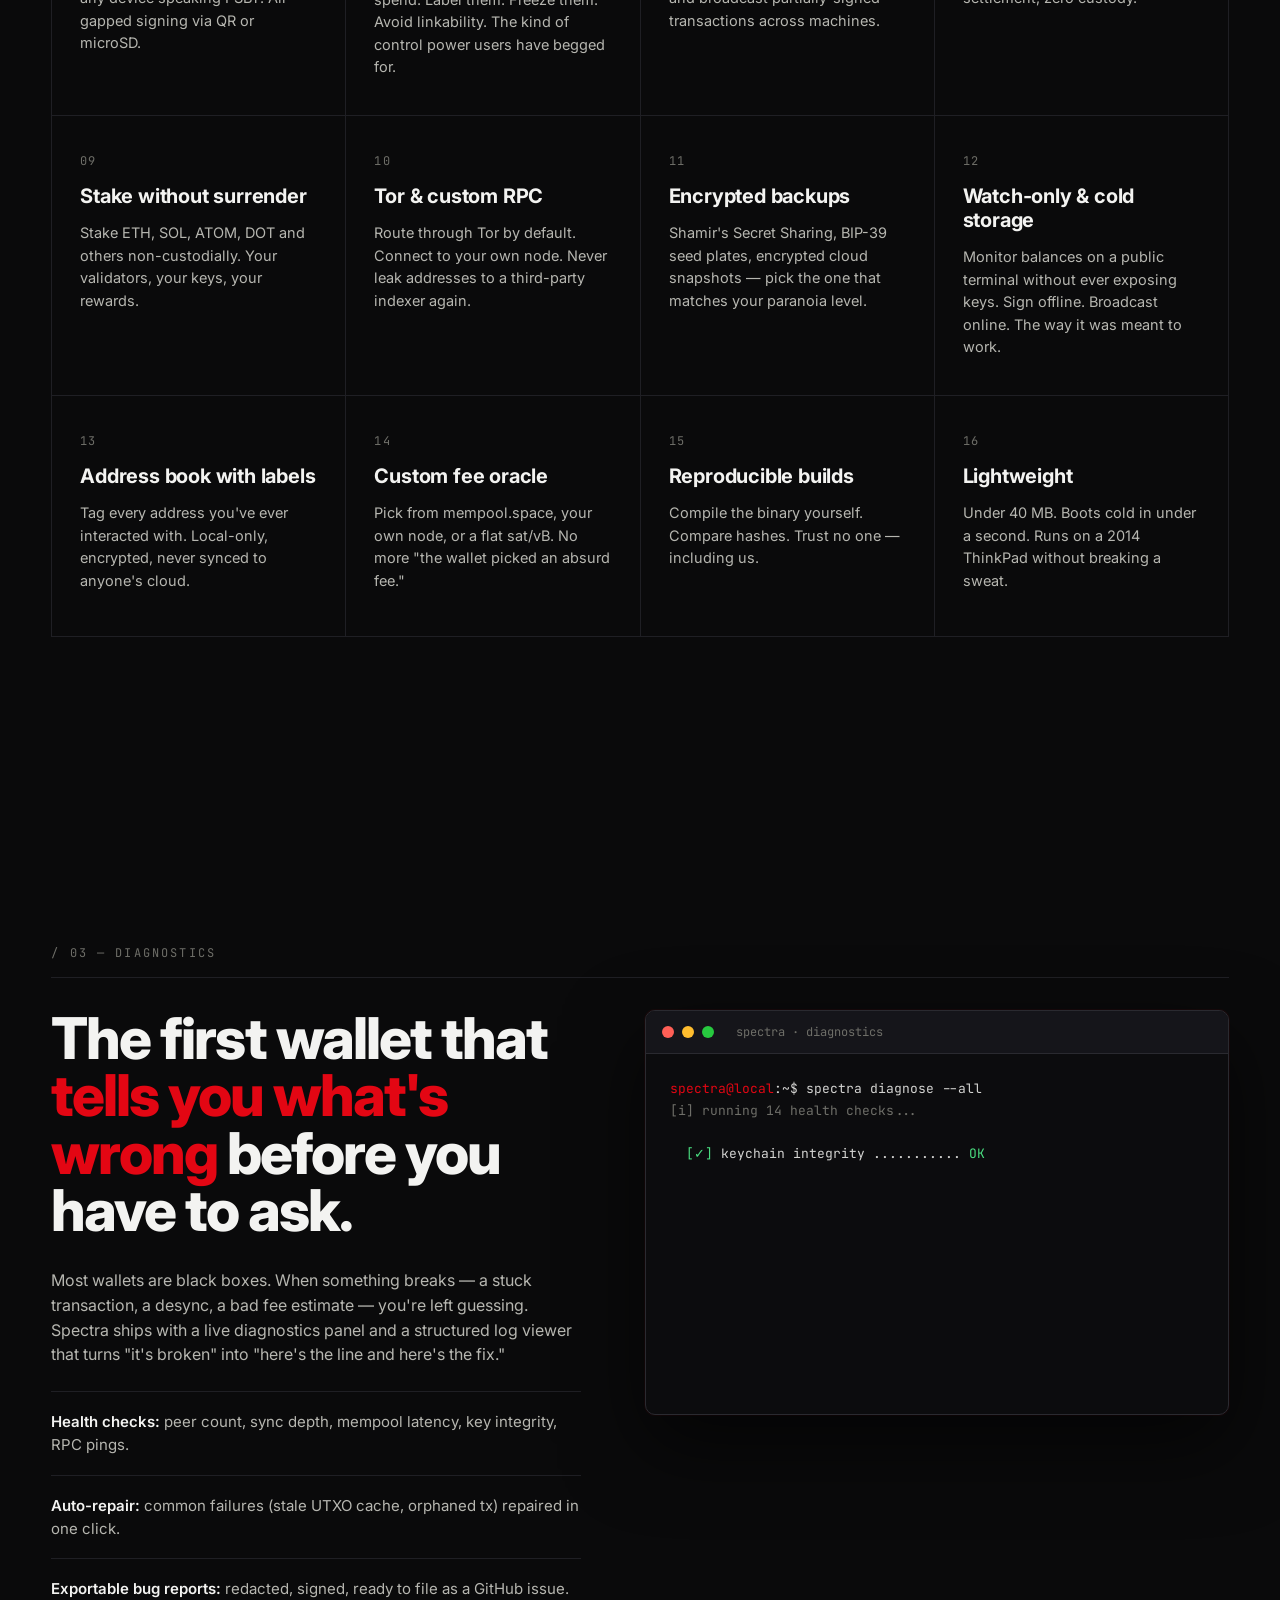
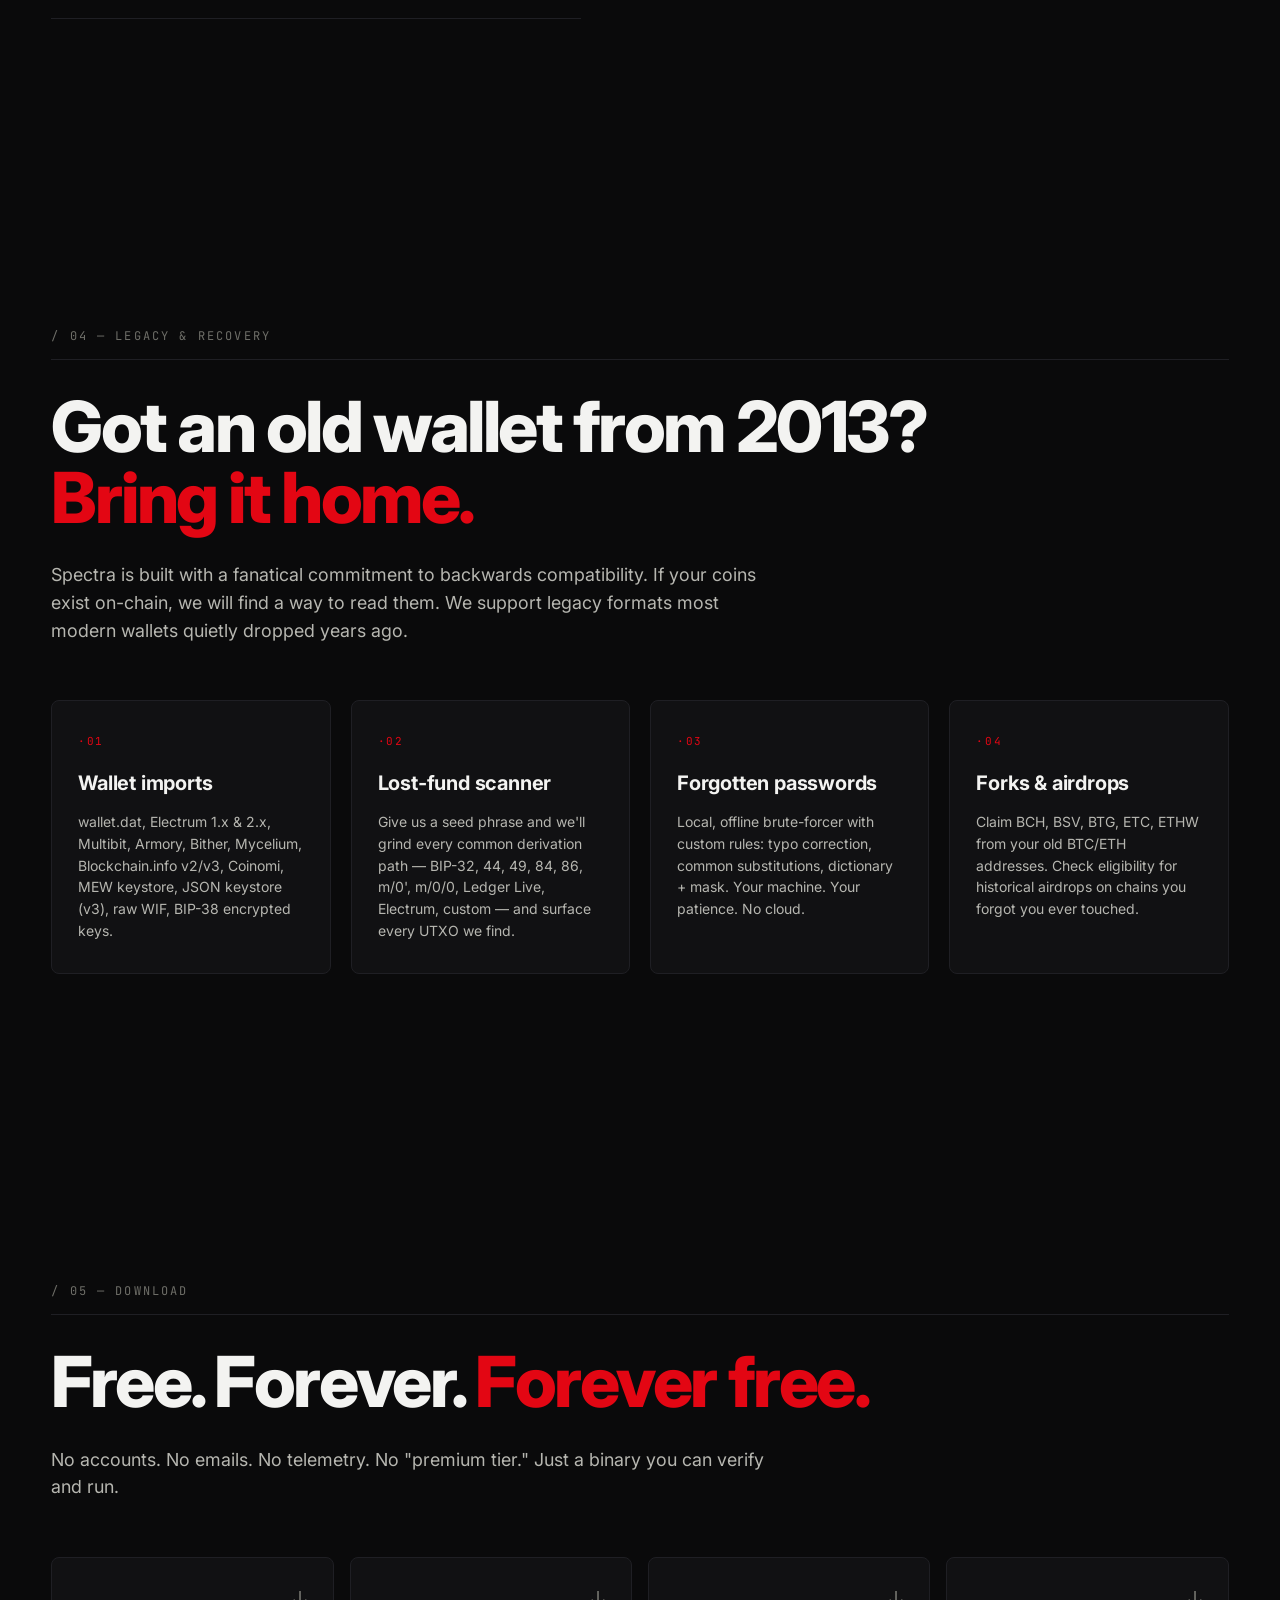
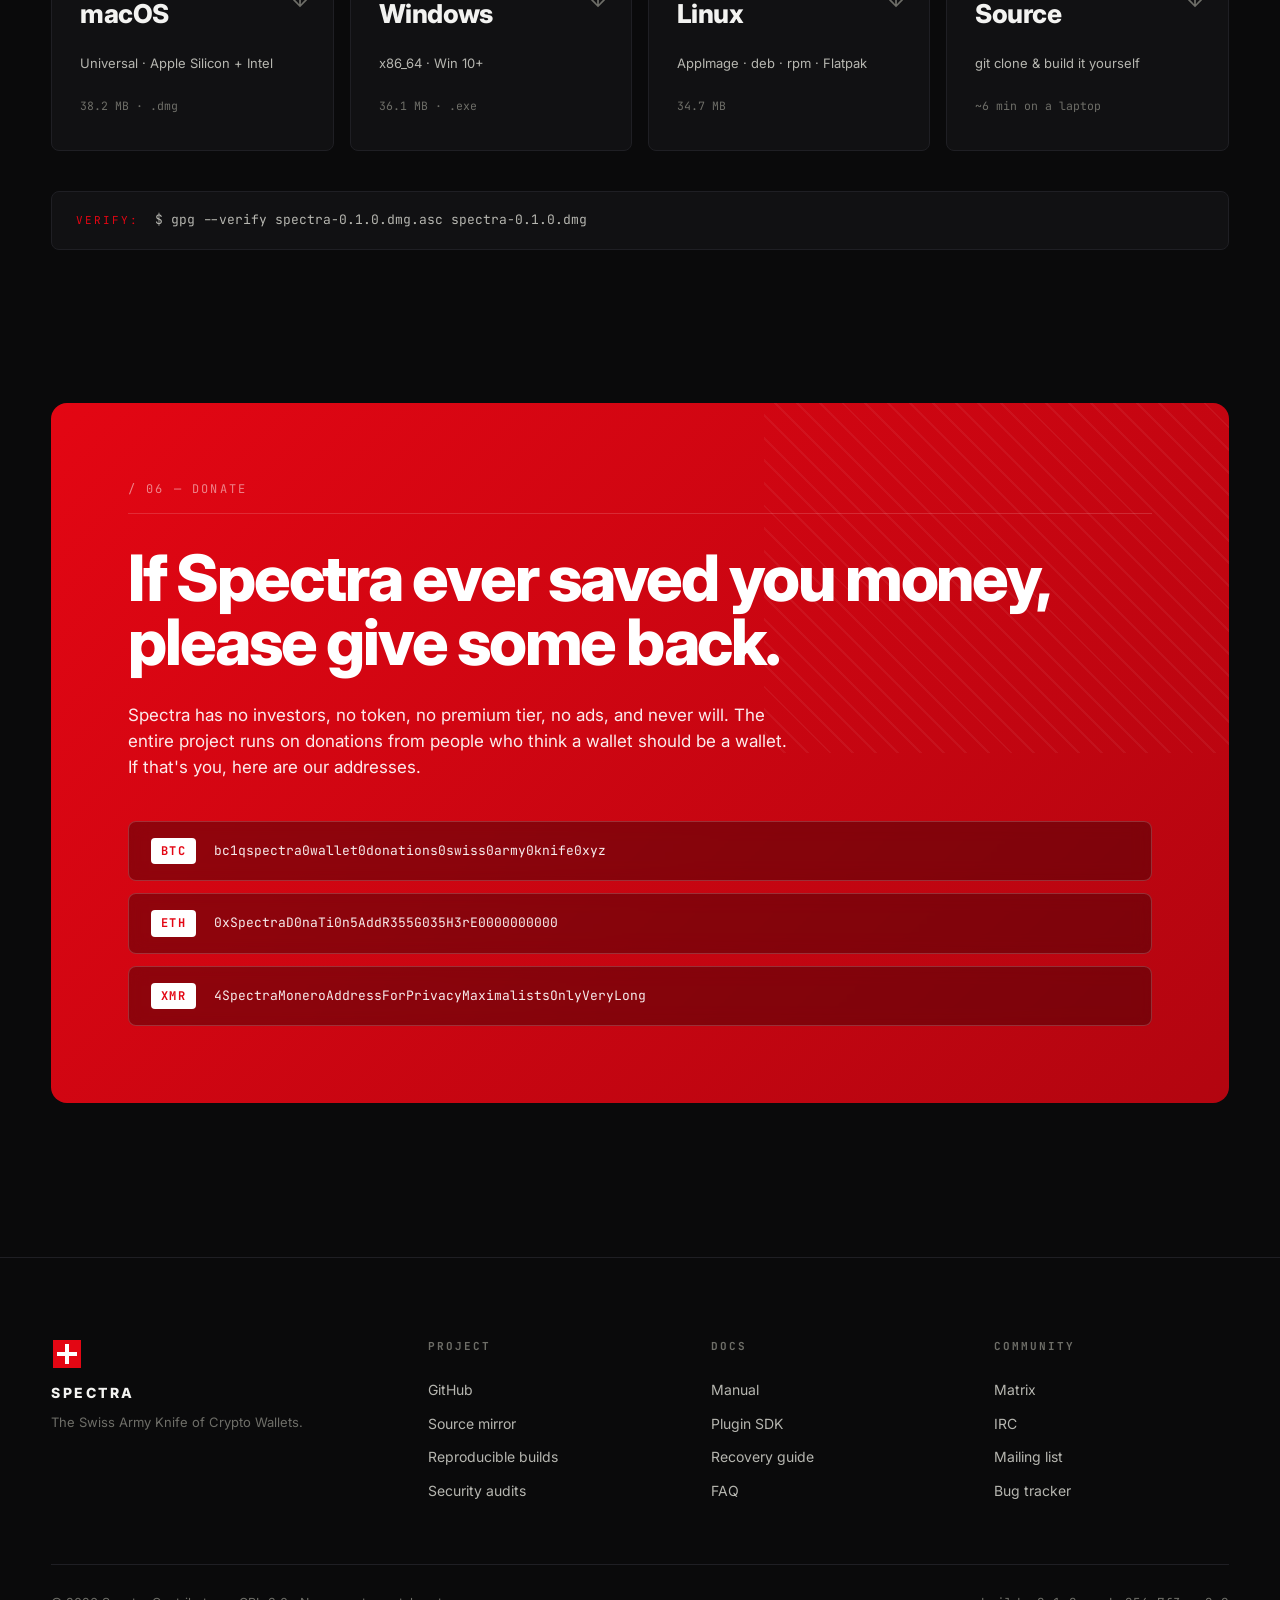
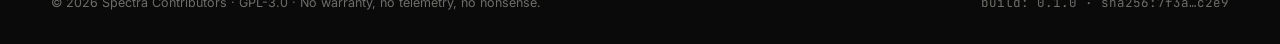
==== commit 1d463da2: "Beta Commit 1" ====
--- a/index.html
+++ b/index.html
@@ -25,12 +25,15 @@
       <span>SPECTRA</span>
     </a>
     <nav class="nav-links">
-      <a href="#ethos">Ethos</a>
-      <a href="#features">Features</a>
-      <a href="#diagnostics">Diagnostics</a>
-      <a href="#legacy">Legacy</a>
-      <a href="#download">Download</a>
-      <a href="#donate" class="nav-cta">Donate</a>
+      <a href="#ethos"       data-i18n="nav-ethos">Ethos</a>
+      <a href="#features"    data-i18n="nav-features">Features</a>
+      <a href="#diagnostics" data-i18n="nav-diagnostics">Diagnostics</a>
+      <a href="#legacy"      data-i18n="nav-legacy">Legacy</a>
+      <a href="#download"    data-i18n="nav-download">Download</a>
+      <a href="#donate" class="nav-cta" data-i18n="nav-donate">Donate</a>
+      <button class="lang-toggle" id="langToggle" aria-label="Switch language">
+        <span class="lang-label" id="langLabel">中文</span>
+      </button>
     </nav>
   </header>
 
@@ -39,29 +42,29 @@
     <div class="hero-meta">
       <span class="dot"></span> v0.1.0 &nbsp;·&nbsp; OPEN SOURCE &nbsp;·&nbsp; GPL-3.0
     </div>
-    <h1 class="hero-title">
+    <h1 class="hero-title" data-i18n-html="hero-title">
       The Swiss<br/>
       Army Knife<br/>
       <span class="accent">of crypto<br/>wallets.</span>
     </h1>
-    <p class="hero-sub">
+    <p class="hero-sub" data-i18n-html="hero-sub">
       Hold. Send. Stake. Recover. <br/>
       No trading. No swaps. No "buy with credit card." <br/>
       No surface area for thieves to crawl through.
     </p>
     <div class="hero-actions">
       <a href="#download" class="btn btn-primary">
-        Download Spectra
+        <span data-i18n="hero-btn-download">Download Spectra</span>
         <svg viewBox="0 0 24 24" width="18" height="18" fill="none" stroke="currentColor" stroke-width="2.5"><path d="M12 4v12m0 0l-5-5m5 5l5-5M4 20h16"/></svg>
       </a>
-      <a href="#features" class="btn btn-ghost">Read the manual →</a>
+      <a href="#features" class="btn btn-ghost" data-i18n="hero-btn-manual">Read the manual →</a>
     </div>
 
     <div class="hero-stats">
-      <div><b>0</b><span>servers between you and the chain</span></div>
-      <div><b>27+</b><span>legacy wallet formats supported</span></div>
-      <div><b>∞</b><span>themes &amp; plugins</span></div>
-      <div><b>1</b><span>job: protect your money</span></div>
+      <div><b>0</b><span data-i18n="hero-stat-1">servers between you and the chain</span></div>
+      <div><b>27+</b><span data-i18n="hero-stat-2">legacy wallet formats supported</span></div>
+      <div><b>∞</b><span data-i18n="hero-stat-3">themes &amp; plugins</span></div>
+      <div><b>1</b><span data-i18n="hero-stat-4">job: protect your money</span></div>
     </div>
   </section>
 
@@ -97,41 +100,41 @@
 
   <!-- ===== ETHOS ===== -->
   <section class="section ethos" id="ethos">
-    <div class="section-label">/ 01 — ETHOS</div>
+    <div class="section-label" data-i18n="ethos-label">/ 01 — ETHOS</div>
     <div class="ethos-grid">
       <div class="ethos-text">
-        <h2>Crypto was meant to be a <span class="strike">casino</span> <span class="accent">tool.</span></h2>
-        <p>
+        <h2 data-i18n-html="ethos-h2">Crypto was meant to be a <span class="strike">casino</span> <span class="accent">tool.</span></h2>
+        <p data-i18n="ethos-p1">
           Somewhere along the way, wallets became casinos. They sprouted swap buttons,
           credit-card on-ramps, NFT galleries, yield farms, and "trending tokens"
           carousels designed to make you trade until you bleed.
         </p>
-        <p>
+        <p data-i18n="ethos-p2">
           Each of those features is also a door. A door for a phishing site. A door
           for a malicious contract. A door for a hacker who only needs you to click
           once. We slammed every one of those doors shut.
         </p>
-        <p>
+        <p data-i18n="ethos-p3">
           Spectra holds your coins. It sends your coins. It stakes your coins. It
           recovers your coins when something goes wrong. That is the entire job.
         </p>
       </div>
       <aside class="ethos-list">
-        <h3>What Spectra is</h3>
+        <h3 data-i18n="ethos-is-title">What Spectra is</h3>
         <ul class="check">
-          <li>A wallet to hold</li>
-          <li>A tool for payment</li>
-          <li>A staking client</li>
-          <li>A recovery toolkit</li>
-          <li>Open source. Auditable. Reproducible.</li>
+          <li data-i18n="ethos-is-1">A wallet to hold</li>
+          <li data-i18n="ethos-is-2">A tool for payment</li>
+          <li data-i18n="ethos-is-3">A staking client</li>
+          <li data-i18n="ethos-is-4">A recovery toolkit</li>
+          <li data-i18n="ethos-is-5">Open source. Auditable. Reproducible.</li>
         </ul>
-        <h3>What Spectra is not</h3>
+        <h3 data-i18n="ethos-not-title">What Spectra is not</h3>
         <ul class="cross">
-          <li>An exchange</li>
-          <li>A DEX aggregator</li>
-          <li>A "yield optimizer"</li>
-          <li>A meme-token launcher</li>
-          <li>A get-rich-quick machine</li>
+          <li data-i18n="ethos-not-1">An exchange</li>
+          <li data-i18n="ethos-not-2">A DEX aggregator</li>
+          <li data-i18n="ethos-not-3">A "yield optimizer"</li>
+          <li data-i18n="ethos-not-4">A meme-token launcher</li>
+          <li data-i18n="ethos-not-5">A get-rich-quick machine</li>
         </ul>
       </aside>
     </div>
@@ -139,109 +142,109 @@
 
   <!-- ===== FEATURES ===== -->
   <section class="section features" id="features">
-    <div class="section-label">/ 02 — FEATURES</div>
-    <h2 class="section-title">Every blade you actually need.<br/><span class="muted">None of the ones that cut you.</span></h2>
+    <div class="section-label" data-i18n="features-label">/ 02 — FEATURES</div>
+    <h2 class="section-title" data-i18n-html="features-title">Every blade you actually need.<br/><span class="muted">None of the ones that cut you.</span></h2>
 
     <div class="feature-grid">
       <article class="feature">
         <div class="feature-num">01</div>
-        <h3>Multi-chain, single mind</h3>
-        <p>Bitcoin, Ethereum, Litecoin, Monero, Solana, and 40+ others under one keyring. Each chain isolated, each balance independent.</p>
+        <h3 data-i18n="f01-h">Multi-chain, single mind</h3>
+        <p data-i18n="f01-p">Bitcoin, Ethereum, Litecoin, Monero, Solana, and 40+ others under one keyring. Each chain isolated, each balance independent.</p>
       </article>
       <article class="feature">
         <div class="feature-num">02</div>
-        <h3>Self-diagnostics</h3>
-        <p>The wallet runs continuous health checks: peer connectivity, chain sync, key integrity, mempool fee sanity. When something is off, you know first.</p>
+        <h3 data-i18n="f02-h">Self-diagnostics</h3>
+        <p data-i18n="f02-p">The wallet runs continuous health checks: peer connectivity, chain sync, key integrity, mempool fee sanity. When something is off, you know first.</p>
       </article>
       <article class="feature">
         <div class="feature-num">03</div>
-        <h3>Verbose logs, plain English</h3>
-        <p>Every transaction, every connection, every signature — written to a log you can actually read. Filter, search, export. Debug your own wallet.</p>
+        <h3 data-i18n="f03-h">Verbose logs, plain English</h3>
+        <p data-i18n="f03-p">Every transaction, every connection, every signature — written to a log you can actually read. Filter, search, export. Debug your own wallet.</p>
       </article>
       <article class="feature">
         <div class="feature-num">04</div>
-        <h3>Customizable down to the pixel</h3>
-        <p>Themes, layouts, keybindings, hotkeys, panel arrangement. Build your own wallet on top of ours with the plugin SDK.</p>
+        <h3 data-i18n="f04-h">Customizable down to the pixel</h3>
+        <p data-i18n="f04-p">Themes, layouts, keybindings, hotkeys, panel arrangement. Build your own wallet on top of ours with the plugin SDK.</p>
       </article>
       <article class="feature">
         <div class="feature-num">05</div>
-        <h3>Hardware-first</h3>
-        <p>Native support for Ledger, Trezor, Coldcard, BitBox, Keystone, and any device speaking PSBT. Air-gapped signing via QR or microSD.</p>
+        <h3 data-i18n="f05-h">Hardware-first</h3>
+        <p data-i18n="f05-p">Native support for Ledger, Trezor, Coldcard, BitBox, Keystone, and any device speaking PSBT. Air-gapped signing via QR or microSD.</p>
       </article>
       <article class="feature">
         <div class="feature-num">06</div>
-        <h3>Coin control &amp; UTXO surgery</h3>
-        <p>Hand-pick which UTXOs to spend. Label them. Freeze them. Avoid linkability. The kind of control power users have begged for.</p>
+        <h3 data-i18n="f06-h">Coin control &amp; UTXO surgery</h3>
+        <p data-i18n="f06-p">Hand-pick which UTXOs to spend. Label them. Freeze them. Avoid linkability. The kind of control power users have begged for.</p>
       </article>
       <article class="feature">
         <div class="feature-num">07</div>
-        <h3>Multisig &amp; PSBT</h3>
-        <p>2-of-3, 3-of-5, whatever your threat model wants. Build, sign, and broadcast partially-signed transactions across machines.</p>
+        <h3 data-i18n="f07-h">Multisig &amp; PSBT</h3>
+        <p data-i18n="f07-p">2-of-3, 3-of-5, whatever your threat model wants. Build, sign, and broadcast partially-signed transactions across machines.</p>
       </article>
       <article class="feature">
         <div class="feature-num">08</div>
-        <h3>Lightning for daily spend</h3>
-        <p>Native LN node or remote LSP — your call. Sub-cent fees, instant settlement, zero custody.</p>
+        <h3 data-i18n="f08-h">Lightning for daily spend</h3>
+        <p data-i18n="f08-p">Native LN node or remote LSP — your call. Sub-cent fees, instant settlement, zero custody.</p>
       </article>
       <article class="feature">
         <div class="feature-num">09</div>
-        <h3>Stake without surrender</h3>
-        <p>Stake ETH, SOL, ATOM, DOT and others non-custodially. Your validators, your keys, your rewards.</p>
+        <h3 data-i18n="f09-h">Stake without surrender</h3>
+        <p data-i18n="f09-p">Stake ETH, SOL, ATOM, DOT and others non-custodially. Your validators, your keys, your rewards.</p>
       </article>
       <article class="feature">
         <div class="feature-num">10</div>
-        <h3>Tor &amp; custom RPC</h3>
-        <p>Route through Tor by default. Connect to your own node. Never leak addresses to a third-party indexer again.</p>
+        <h3 data-i18n="f10-h">Tor &amp; custom RPC</h3>
+        <p data-i18n="f10-p">Route through Tor by default. Connect to your own node. Never leak addresses to a third-party indexer again.</p>
       </article>
       <article class="feature">
         <div class="feature-num">11</div>
-        <h3>Encrypted backups</h3>
-        <p>Shamir's Secret Sharing, BIP-39 seed plates, encrypted cloud snapshots — pick the one that matches your paranoia level.</p>
+        <h3 data-i18n="f11-h">Encrypted backups</h3>
+        <p data-i18n="f11-p">Shamir's Secret Sharing, BIP-39 seed plates, encrypted cloud snapshots — pick the one that matches your paranoia level.</p>
       </article>
       <article class="feature">
         <div class="feature-num">12</div>
-        <h3>Watch-only &amp; cold storage</h3>
-        <p>Monitor balances on a public terminal without ever exposing keys. Sign offline. Broadcast online. The way it was meant to work.</p>
+        <h3 data-i18n="f12-h">Watch-only &amp; cold storage</h3>
+        <p data-i18n="f12-p">Monitor balances on a public terminal without ever exposing keys. Sign offline. Broadcast online. The way it was meant to work.</p>
       </article>
       <article class="feature">
         <div class="feature-num">13</div>
-        <h3>Address book with labels</h3>
-        <p>Tag every address you've ever interacted with. Local-only, encrypted, never synced to anyone's cloud.</p>
+        <h3 data-i18n="f13-h">Address book with labels</h3>
+        <p data-i18n="f13-p">Tag every address you've ever interacted with. Local-only, encrypted, never synced to anyone's cloud.</p>
       </article>
       <article class="feature">
         <div class="feature-num">14</div>
-        <h3>Custom fee oracle</h3>
-        <p>Pick from mempool.space, your own node, or a flat sat/vB. No more "the wallet picked an absurd fee."</p>
+        <h3 data-i18n="f14-h">Custom fee oracle</h3>
+        <p data-i18n="f14-p">Pick from mempool.space, your own node, or a flat sat/vB. No more "the wallet picked an absurd fee."</p>
       </article>
       <article class="feature">
         <div class="feature-num">15</div>
-        <h3>Reproducible builds</h3>
-        <p>Compile the binary yourself. Compare hashes. Trust no one — including us.</p>
+        <h3 data-i18n="f15-h">Reproducible builds</h3>
+        <p data-i18n="f15-p">Compile the binary yourself. Compare hashes. Trust no one — including us.</p>
       </article>
       <article class="feature">
         <div class="feature-num">16</div>
-        <h3>Lightweight</h3>
-        <p>Under 40 MB. Boots cold in under a second. Runs on a 2014 ThinkPad without breaking a sweat.</p>
+        <h3 data-i18n="f16-h">Lightweight</h3>
+        <p data-i18n="f16-p">Under 40 MB. Boots cold in under a second. Runs on a 2014 ThinkPad without breaking a sweat.</p>
       </article>
     </div>
   </section>
 
   <!-- ===== DIAGNOSTICS / TERMINAL ===== -->
   <section class="section diagnostics" id="diagnostics">
-    <div class="section-label">/ 03 — DIAGNOSTICS</div>
+    <div class="section-label" data-i18n="diag-label">/ 03 — DIAGNOSTICS</div>
     <div class="diag-grid">
       <div class="diag-text">
-        <h2>The first wallet that <span class="accent">tells you what's wrong</span> before you have to ask.</h2>
-        <p>
+        <h2 data-i18n-html="diag-h2">The first wallet that <span class="accent">tells you what's wrong</span> before you have to ask.</h2>
+        <p data-i18n="diag-p">
           Most wallets are black boxes. When something breaks — a stuck transaction,
           a desync, a bad fee estimate — you're left guessing. Spectra ships with a
           live diagnostics panel and a structured log viewer that turns "it's broken"
           into "here's the line and here's the fix."
         </p>
         <ul class="diag-list">
-          <li><b>Health checks:</b> peer count, sync depth, mempool latency, key integrity, RPC pings.</li>
-          <li><b>Auto-repair:</b> common failures (stale UTXO cache, orphaned tx) repaired in one click.</li>
-          <li><b>Exportable bug reports:</b> redacted, signed, ready to file as a GitHub issue.</li>
+          <li data-i18n-html="diag-li-1"><b>Health checks:</b> peer count, sync depth, mempool latency, key integrity, RPC pings.</li>
+          <li data-i18n-html="diag-li-2"><b>Auto-repair:</b> common failures (stale UTXO cache, orphaned tx) repaired in one click.</li>
+          <li data-i18n-html="diag-li-3"><b>Exportable bug reports:</b> redacted, signed, ready to file as a GitHub issue.</li>
         </ul>
       </div>
 
@@ -259,9 +262,9 @@
 
   <!-- ===== LEGACY ===== -->
   <section class="section legacy" id="legacy">
-    <div class="section-label">/ 04 — LEGACY &amp; RECOVERY</div>
-    <h2 class="section-title">Got an old wallet from 2013?<br/><span class="accent">Bring it home.</span></h2>
-    <p class="section-lead">
+    <div class="section-label" data-i18n="legacy-label">/ 04 — LEGACY &amp; RECOVERY</div>
+    <h2 class="section-title" data-i18n-html="legacy-title">Got an old wallet from 2013?<br/><span class="accent">Bring it home.</span></h2>
+    <p class="section-lead" data-i18n="legacy-lead">
       Spectra is built with a fanatical commitment to backwards compatibility. If
       your coins exist on-chain, we will find a way to read them. We support legacy
       formats most modern wallets quietly dropped years ago.
@@ -270,32 +273,32 @@
     <div class="legacy-grid">
       <div class="legacy-card">
         <div class="legacy-num">·01</div>
-        <h3>Wallet imports</h3>
-        <p>wallet.dat, Electrum 1.x &amp; 2.x, Multibit, Armory, Bither, Mycelium, Blockchain.info v2/v3, Coinomi, MEW keystore, JSON keystore (v3), raw WIF, BIP-38 encrypted keys.</p>
+        <h3 data-i18n="lc1-h">Wallet imports</h3>
+        <p data-i18n="lc1-p">wallet.dat, Electrum 1.x &amp; 2.x, Multibit, Armory, Bither, Mycelium, Blockchain.info v2/v3, Coinomi, MEW keystore, JSON keystore (v3), raw WIF, BIP-38 encrypted keys.</p>
       </div>
       <div class="legacy-card">
         <div class="legacy-num">·02</div>
-        <h3>Lost-fund scanner</h3>
-        <p>Give us a seed phrase and we'll grind every common derivation path — BIP-32, 44, 49, 84, 86, m/0', m/0/0, Ledger Live, Electrum, custom — and surface every UTXO we find.</p>
+        <h3 data-i18n="lc2-h">Lost-fund scanner</h3>
+        <p data-i18n="lc2-p">Give us a seed phrase and we'll grind every common derivation path — BIP-32, 44, 49, 84, 86, m/0', m/0/0, Ledger Live, Electrum, custom — and surface every UTXO we find.</p>
       </div>
       <div class="legacy-card">
         <div class="legacy-num">·03</div>
-        <h3>Forgotten passwords</h3>
-        <p>Local, offline brute-forcer with custom rules: typo correction, common substitutions, dictionary + mask. Your machine. Your patience. No cloud.</p>
+        <h3 data-i18n="lc3-h">Forgotten passwords</h3>
+        <p data-i18n="lc3-p">Local, offline brute-forcer with custom rules: typo correction, common substitutions, dictionary + mask. Your machine. Your patience. No cloud.</p>
       </div>
       <div class="legacy-card">
         <div class="legacy-num">·04</div>
-        <h3>Forks &amp; airdrops</h3>
-        <p>Claim BCH, BSV, BTG, ETC, ETHW from your old BTC/ETH addresses. Check eligibility for historical airdrops on chains you forgot you ever touched.</p>
+        <h3 data-i18n="lc4-h">Forks &amp; airdrops</h3>
+        <p data-i18n="lc4-p">Claim BCH, BSV, BTG, ETC, ETHW from your old BTC/ETH addresses. Check eligibility for historical airdrops on chains you forgot you ever touched.</p>
       </div>
     </div>
   </section>
 
   <!-- ===== DOWNLOAD ===== -->
   <section class="section download" id="download">
-    <div class="section-label">/ 05 — DOWNLOAD</div>
-    <h2 class="section-title">Free. Forever. <span class="accent">Forever free.</span></h2>
-    <p class="section-lead">
+    <div class="section-label" data-i18n="dl-label">/ 05 — DOWNLOAD</div>
+    <h2 class="section-title" data-i18n-html="dl-title">Free. Forever. <span class="accent">Forever free.</span></h2>
+    <p class="section-lead" data-i18n="dl-lead">
       No accounts. No emails. No telemetry. No "premium tier." Just a binary you
       can verify and run.
     </p>
@@ -303,28 +306,28 @@
     <div class="download-grid">
       <a class="dl-card" href="#">
         <div class="dl-os">macOS</div>
-        <div class="dl-meta">Universal · Apple Silicon + Intel</div>
+        <div class="dl-meta" data-i18n="dl-mac-meta">Universal · Apple Silicon + Intel</div>
         <div class="dl-size">38.2 MB · .dmg</div>
       </a>
       <a class="dl-card" href="#">
         <div class="dl-os">Windows</div>
-        <div class="dl-meta">x86_64 · Win 10+</div>
+        <div class="dl-meta" data-i18n="dl-win-meta">x86_64 · Win 10+</div>
         <div class="dl-size">36.1 MB · .exe</div>
       </a>
       <a class="dl-card" href="#">
         <div class="dl-os">Linux</div>
-        <div class="dl-meta">AppImage · deb · rpm · Flatpak</div>
+        <div class="dl-meta" data-i18n="dl-lin-meta">AppImage · deb · rpm · Flatpak</div>
         <div class="dl-size">34.7 MB</div>
       </a>
       <a class="dl-card" href="#">
         <div class="dl-os">Source</div>
-        <div class="dl-meta">git clone &amp; build it yourself</div>
-        <div class="dl-size">~6 min on a laptop</div>
+        <div class="dl-meta" data-i18n="dl-src-meta">git clone &amp; build it yourself</div>
+        <div class="dl-size" data-i18n="dl-src-size">~6 min on a laptop</div>
       </a>
     </div>
 
     <div class="verify">
-      <span class="verify-label">VERIFY:</span>
+      <span class="verify-label" data-i18n="verify-label">VERIFY:</span>
       <code>$ gpg --verify spectra-0.1.0.dmg.asc spectra-0.1.0.dmg</code>
     </div>
   </section>
@@ -332,9 +335,9 @@
   <!-- ===== DONATE ===== -->
   <section class="section donate" id="donate">
     <div class="donate-card">
-      <div class="section-label dark">/ 06 — DONATE</div>
-      <h2>If Spectra ever saved you money,<br/><span class="accent">please give some back.</span></h2>
-      <p>
+      <div class="section-label dark" data-i18n="donate-label">/ 06 — DONATE</div>
+      <h2 data-i18n-html="donate-h2">If Spectra ever saved you money,<br/><span class="accent">please give some back.</span></h2>
+      <p data-i18n="donate-p">
         Spectra has no investors, no token, no premium tier, no ads, and never will.
         The entire project runs on donations from people who think a wallet should
         be a wallet. If that's you, here are our addresses.
@@ -367,32 +370,32 @@
           <rect x="6" y="14" width="20" height="4" fill="#fff"/>
         </svg>
         <p>SPECTRA</p>
-        <small>The Swiss Army Knife of Crypto Wallets.</small>
+        <small data-i18n="footer-tagline">The Swiss Army Knife of Crypto Wallets.</small>
       </div>
       <div>
-        <h4>Project</h4>
+        <h4 data-i18n="footer-h4-project">Project</h4>
         <a href="#">GitHub</a>
-        <a href="#">Source mirror</a>
-        <a href="#">Reproducible builds</a>
-        <a href="#">Security audits</a>
+        <a href="#" data-i18n="footer-source-mirror">Source mirror</a>
+        <a href="#" data-i18n="footer-repro">Reproducible builds</a>
+        <a href="#" data-i18n="footer-audit">Security audits</a>
       </div>
       <div>
-        <h4>Docs</h4>
-        <a href="#">Manual</a>
+        <h4 data-i18n="footer-h4-docs">Docs</h4>
+        <a href="#" data-i18n="footer-manual">Manual</a>
         <a href="#">Plugin SDK</a>
-        <a href="#">Recovery guide</a>
+        <a href="#" data-i18n="footer-recovery">Recovery guide</a>
         <a href="#">FAQ</a>
       </div>
       <div>
-        <h4>Community</h4>
+        <h4 data-i18n="footer-h4-community">Community</h4>
         <a href="#">Matrix</a>
         <a href="#">IRC</a>
-        <a href="#">Mailing list</a>
-        <a href="#">Bug tracker</a>
+        <a href="#" data-i18n="footer-mailing">Mailing list</a>
+        <a href="#" data-i18n="footer-bugs">Bug tracker</a>
       </div>
     </div>
     <div class="footer-bottom">
-      <span>© 2026 Spectra Contributors · GPL-3.0 · No warranty, no telemetry, no nonsense.</span>
+      <span data-i18n="footer-copyright">© 2026 Spectra Contributors · GPL-3.0 · No warranty, no telemetry, no nonsense.</span>
       <span class="mono">build: 0.1.0 · sha256:7f3a…c2e9</span>
     </div>
   </footer>
--- a/styles.css
+++ b/styles.css
@@ -117,6 +117,31 @@
   border-color: var(--accent);
 }
 
+.lang-toggle {
+  display: inline-flex;
+  align-items: center;
+  gap: 6px;
+  padding: 8px 14px;
+  background: transparent;
+  border: 1px solid var(--line-2);
+  border-radius: 999px;
+  color: var(--fg-3);
+  font-size: 12px;
+  font-weight: 600;
+  font-family: var(--mono);
+  letter-spacing: 0.1em;
+  cursor: pointer;
+  transition: all .2s ease;
+  margin-left: 4px;
+}
+.lang-toggle:hover {
+  color: var(--fg);
+  border-color: var(--fg-3);
+}
+.lang-toggle:active {
+  transform: scale(0.95);
+}
+
 /* ============================================================
    HERO
    ============================================================ */
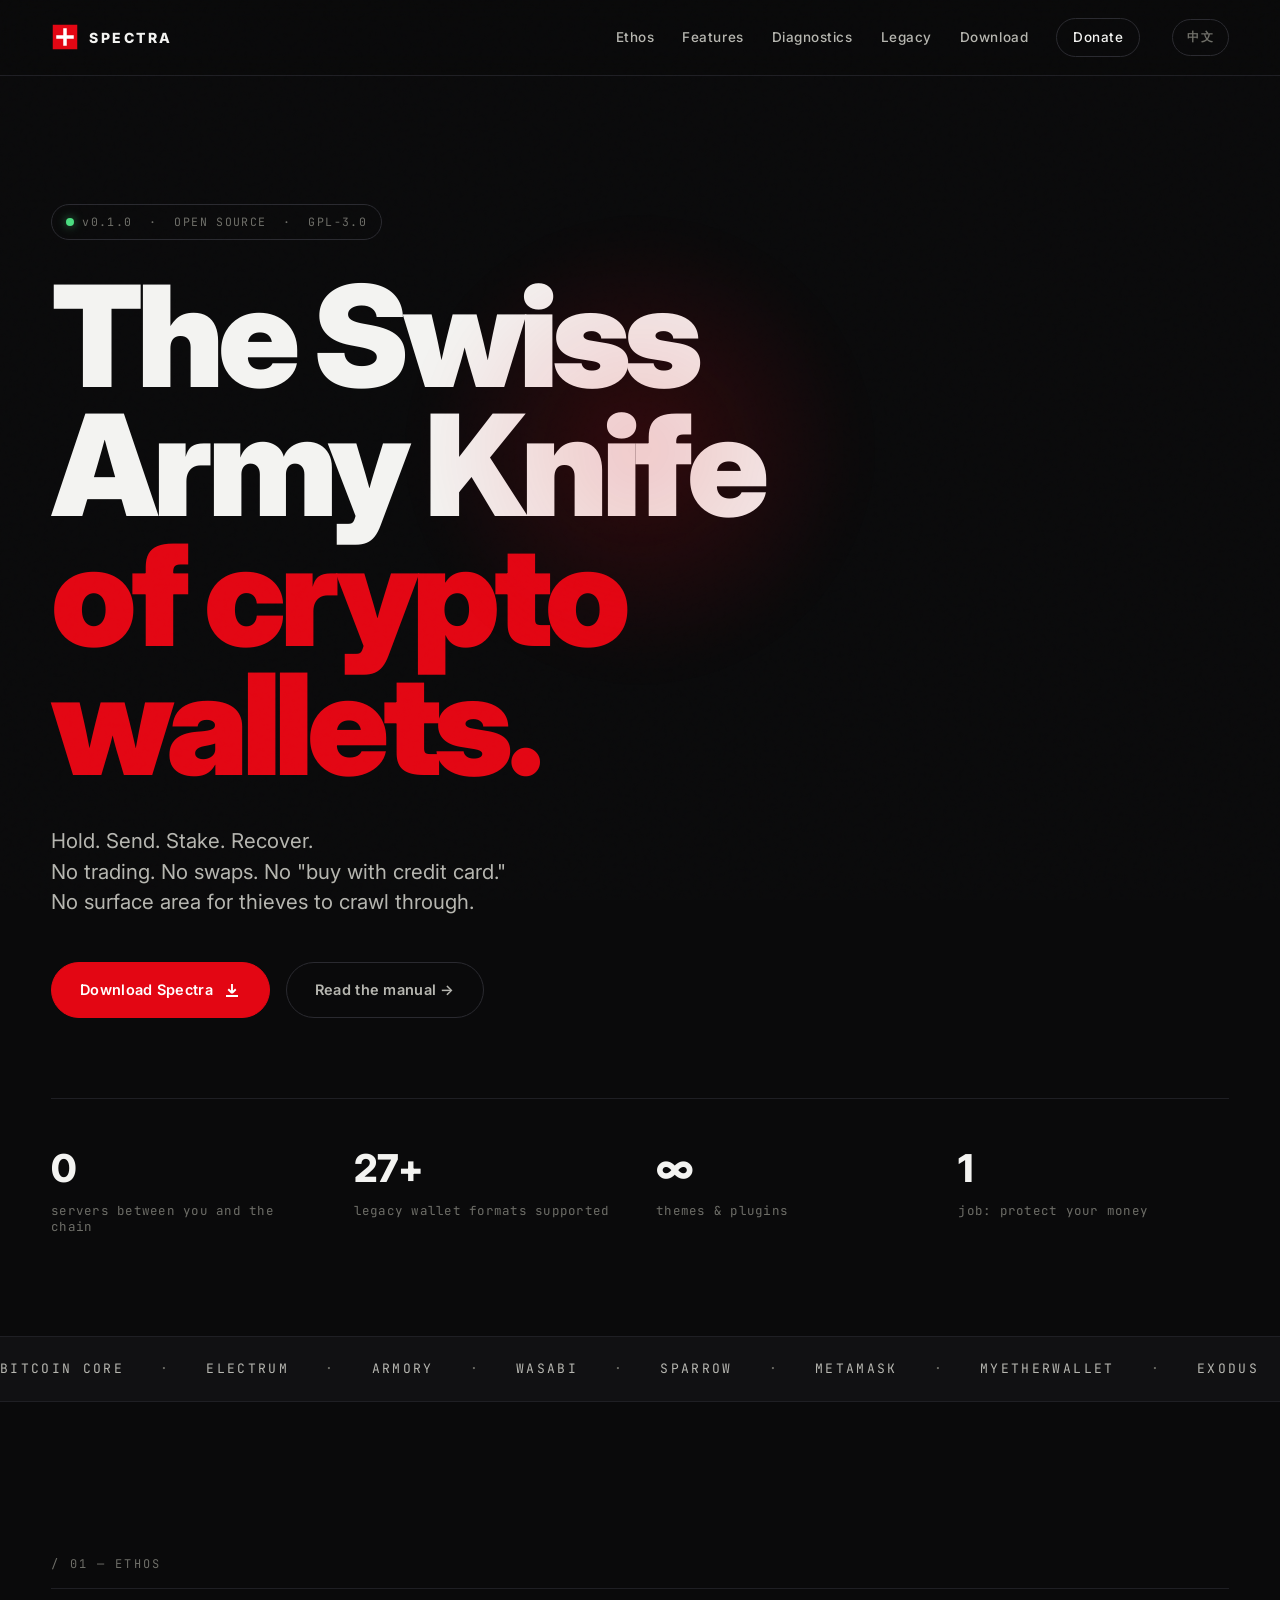
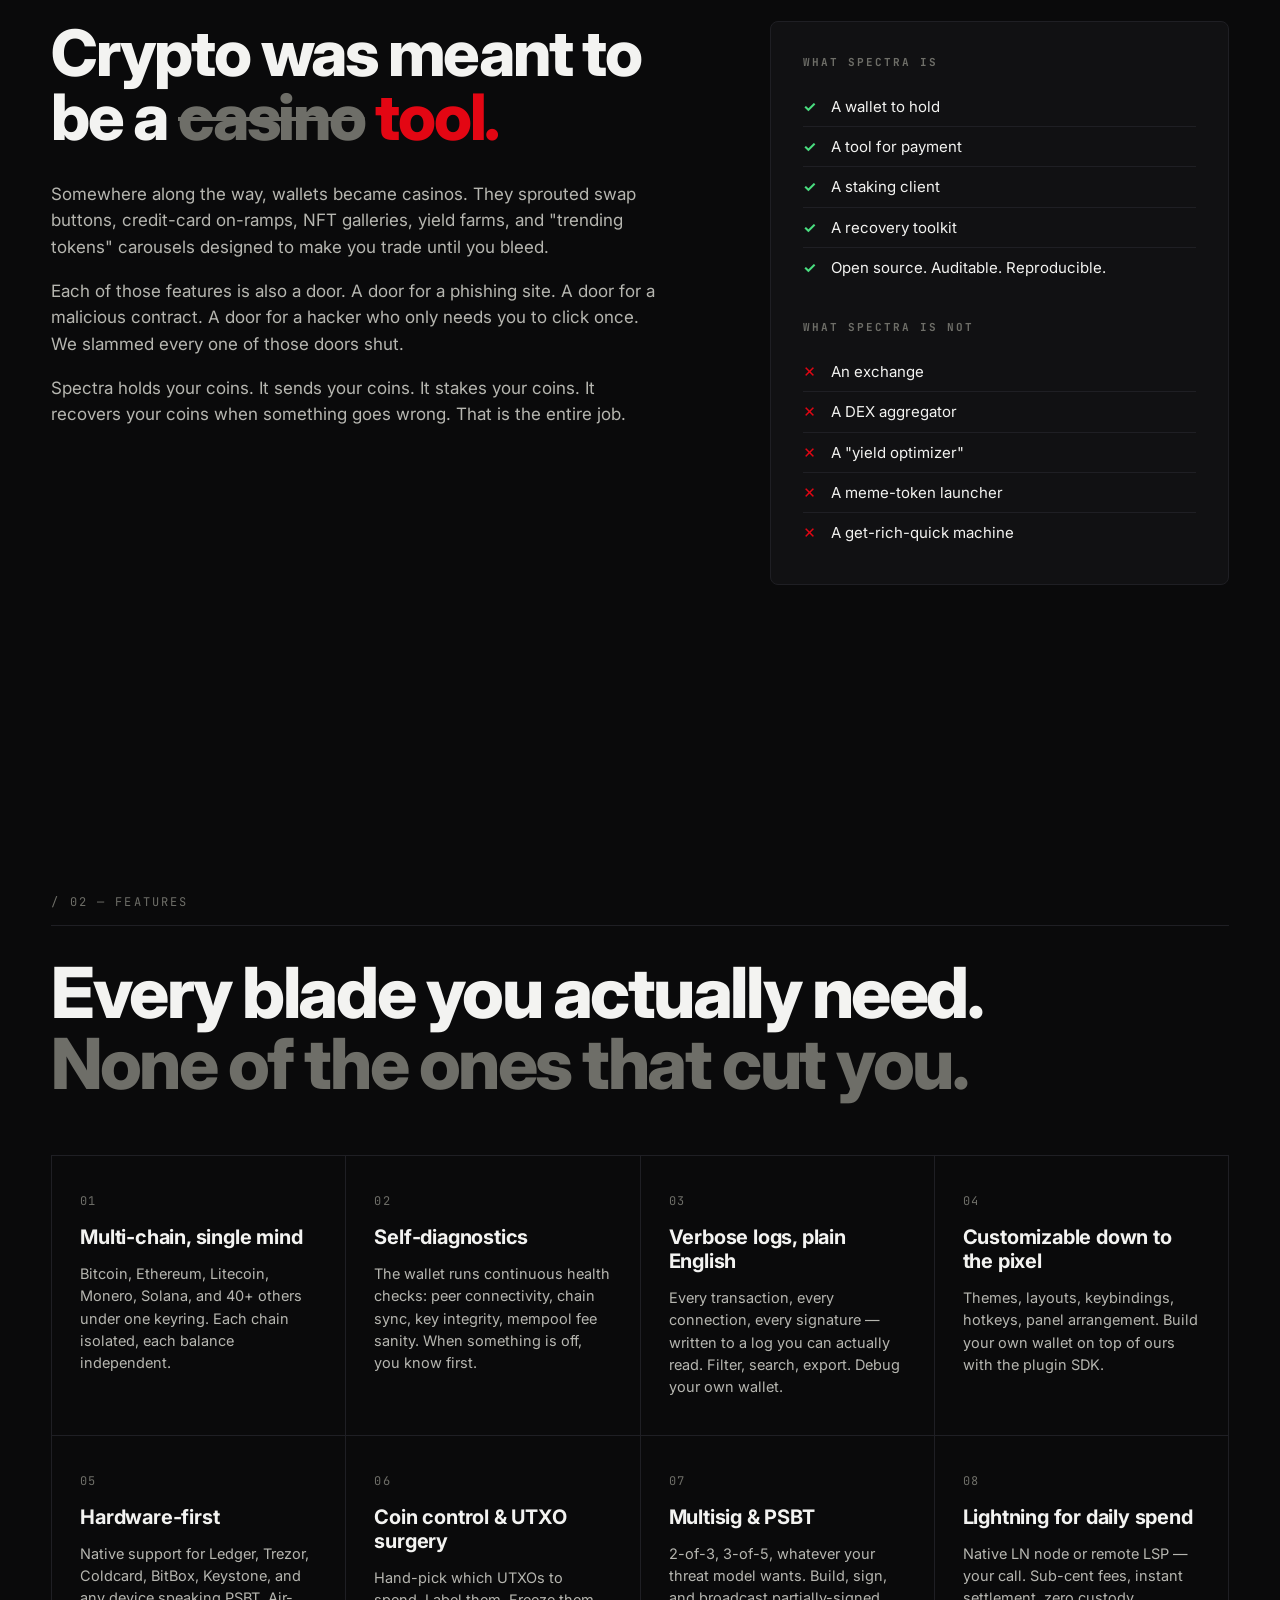
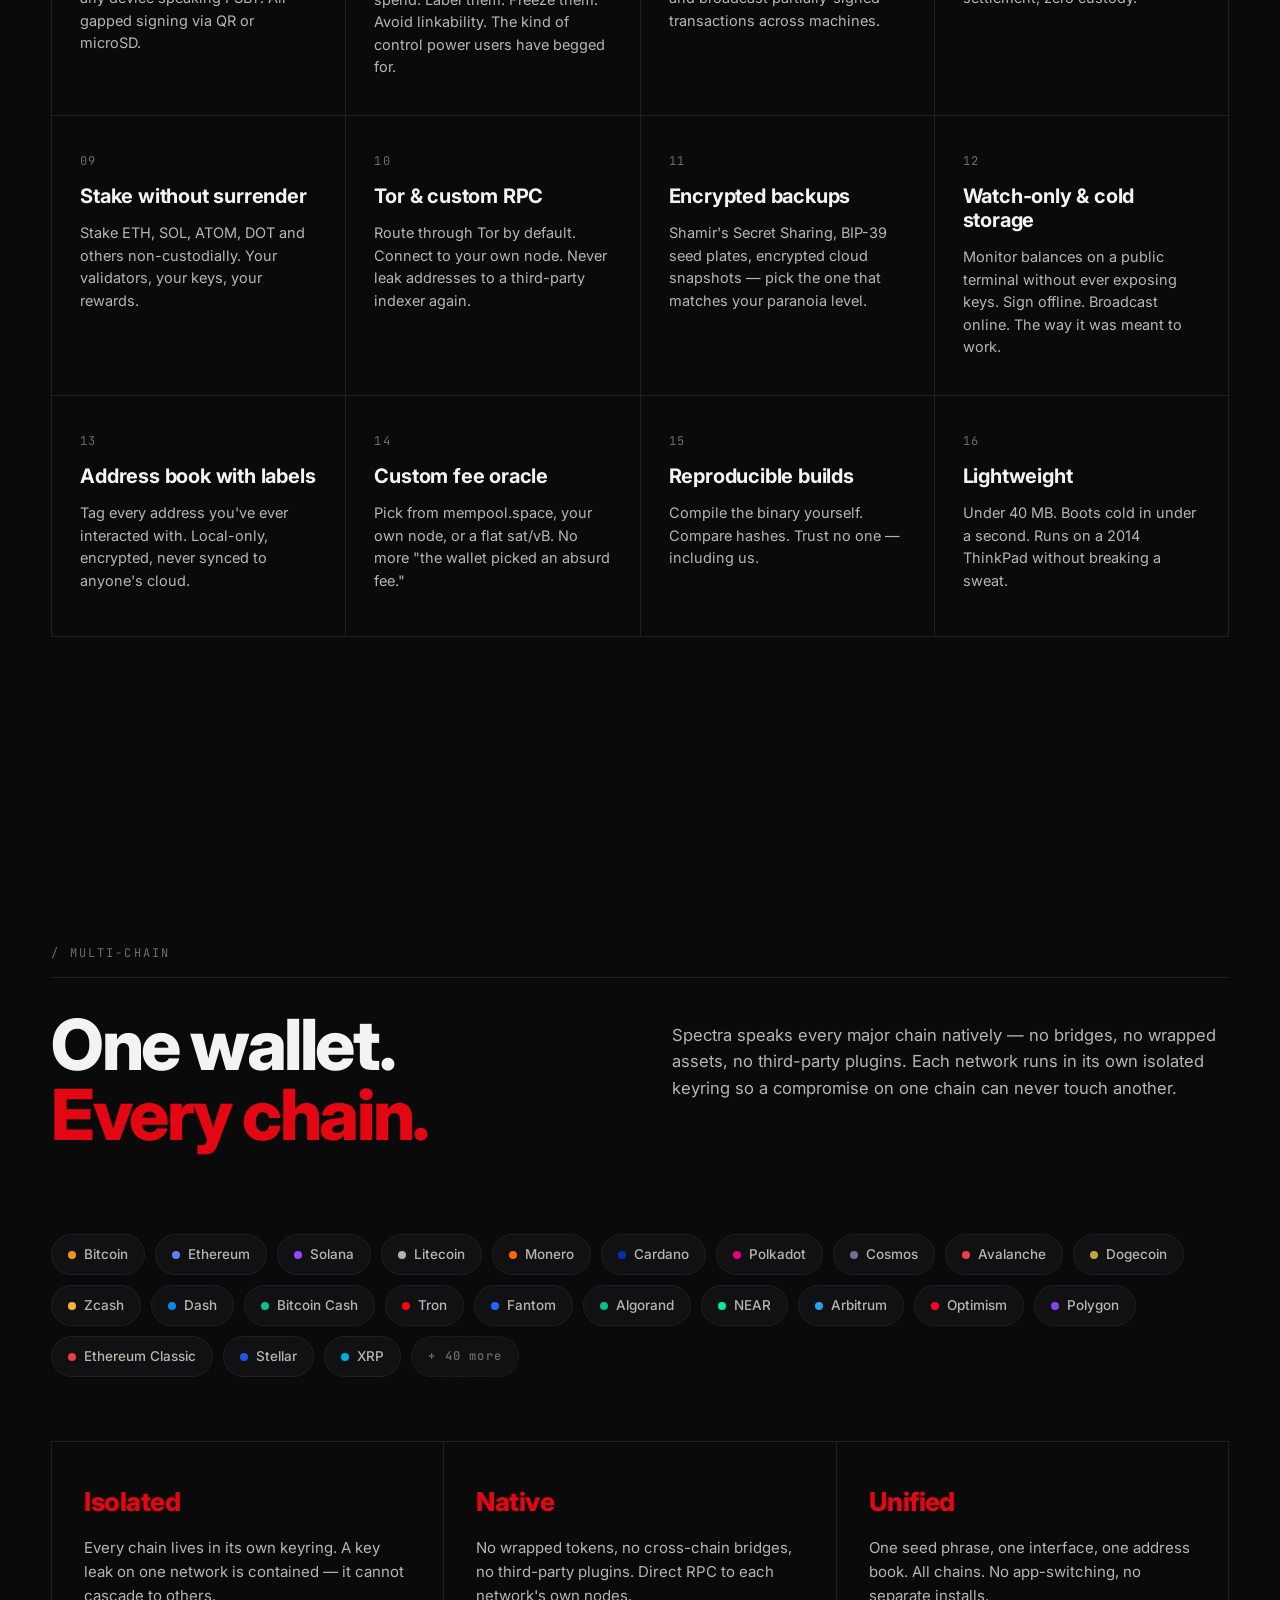
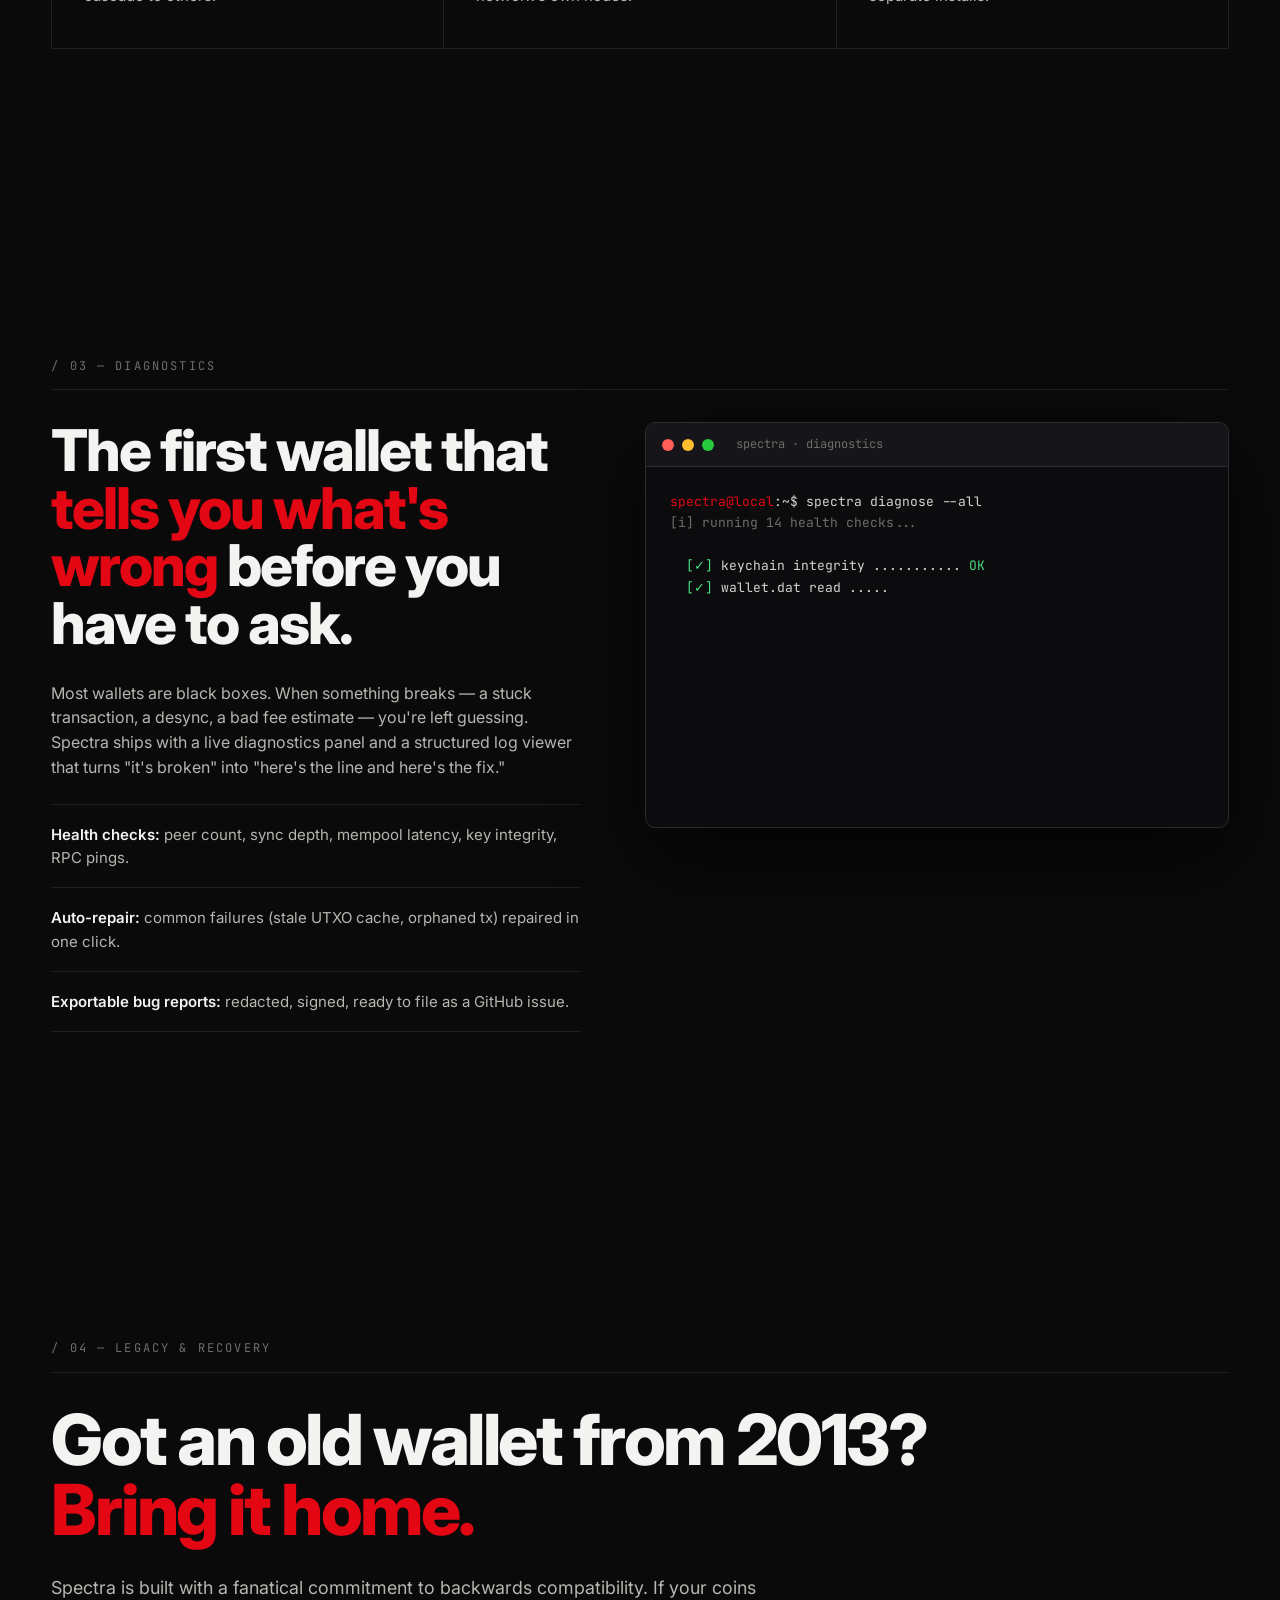
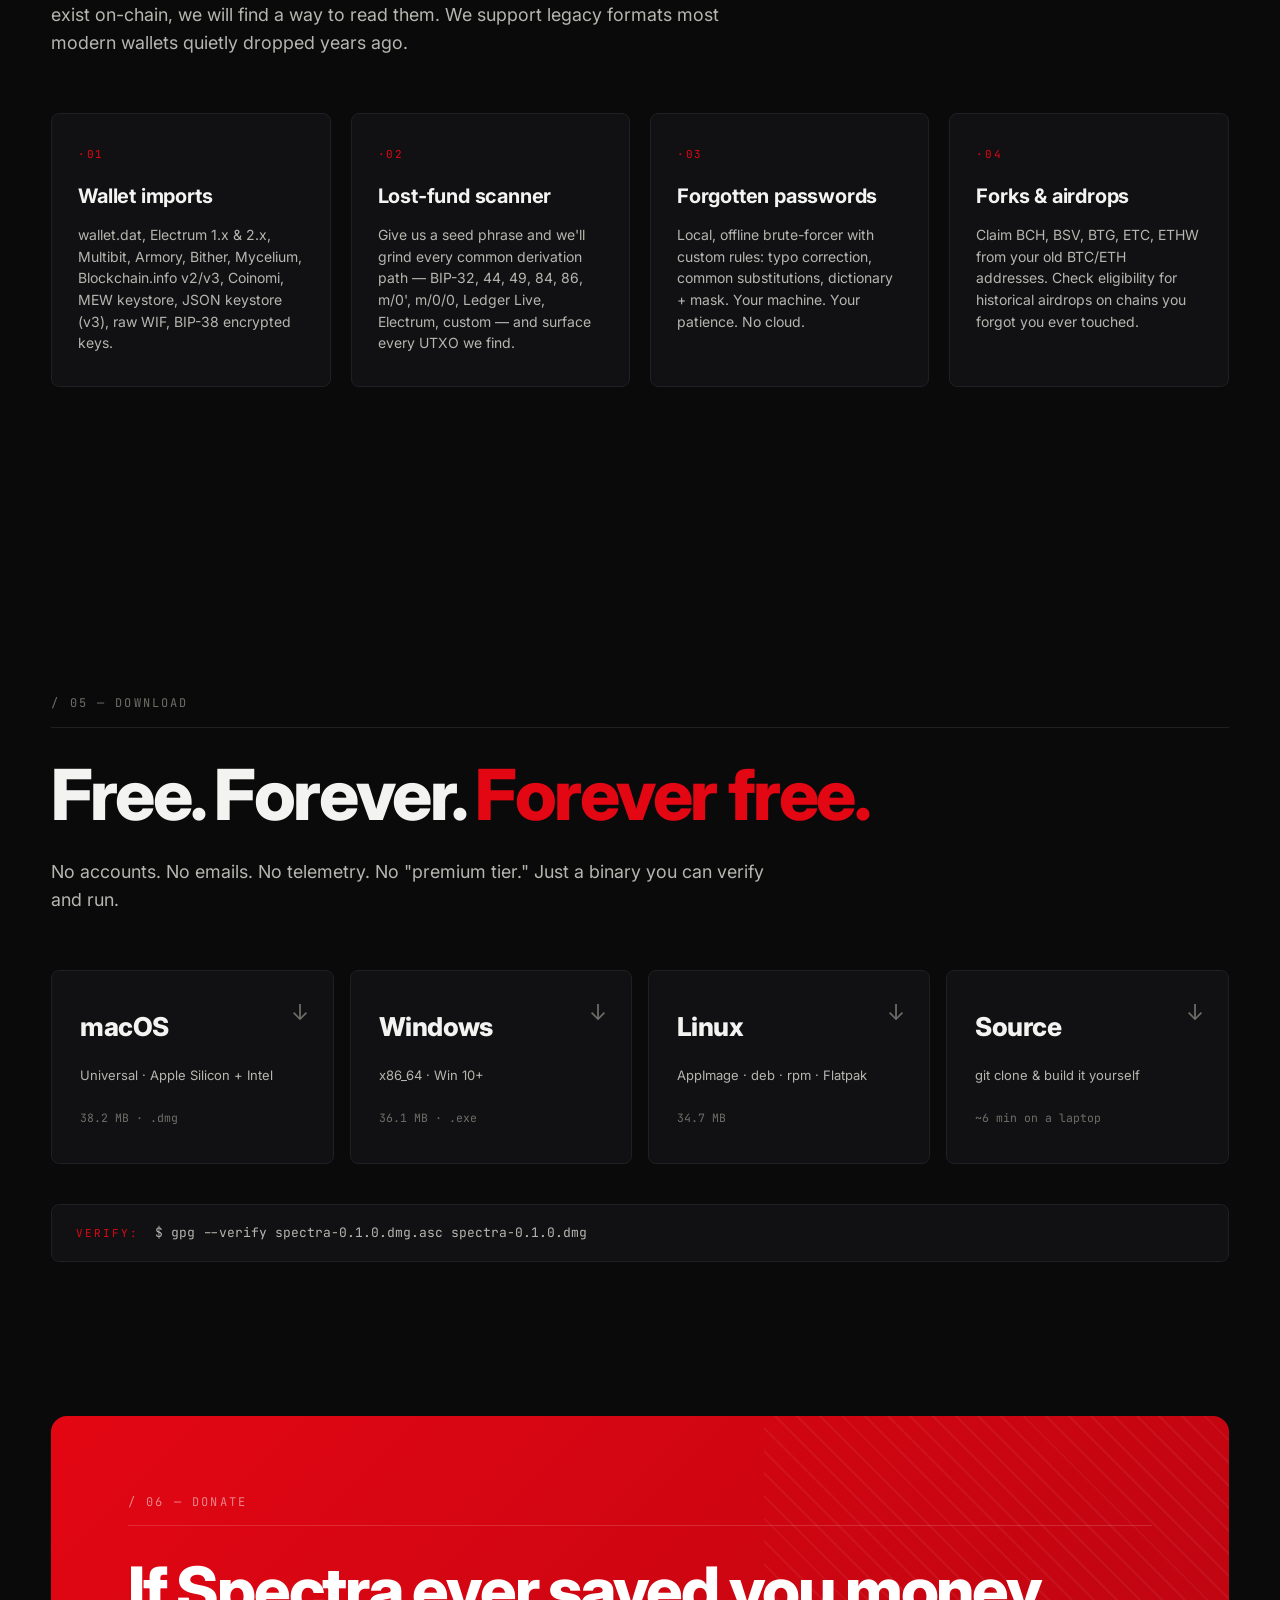
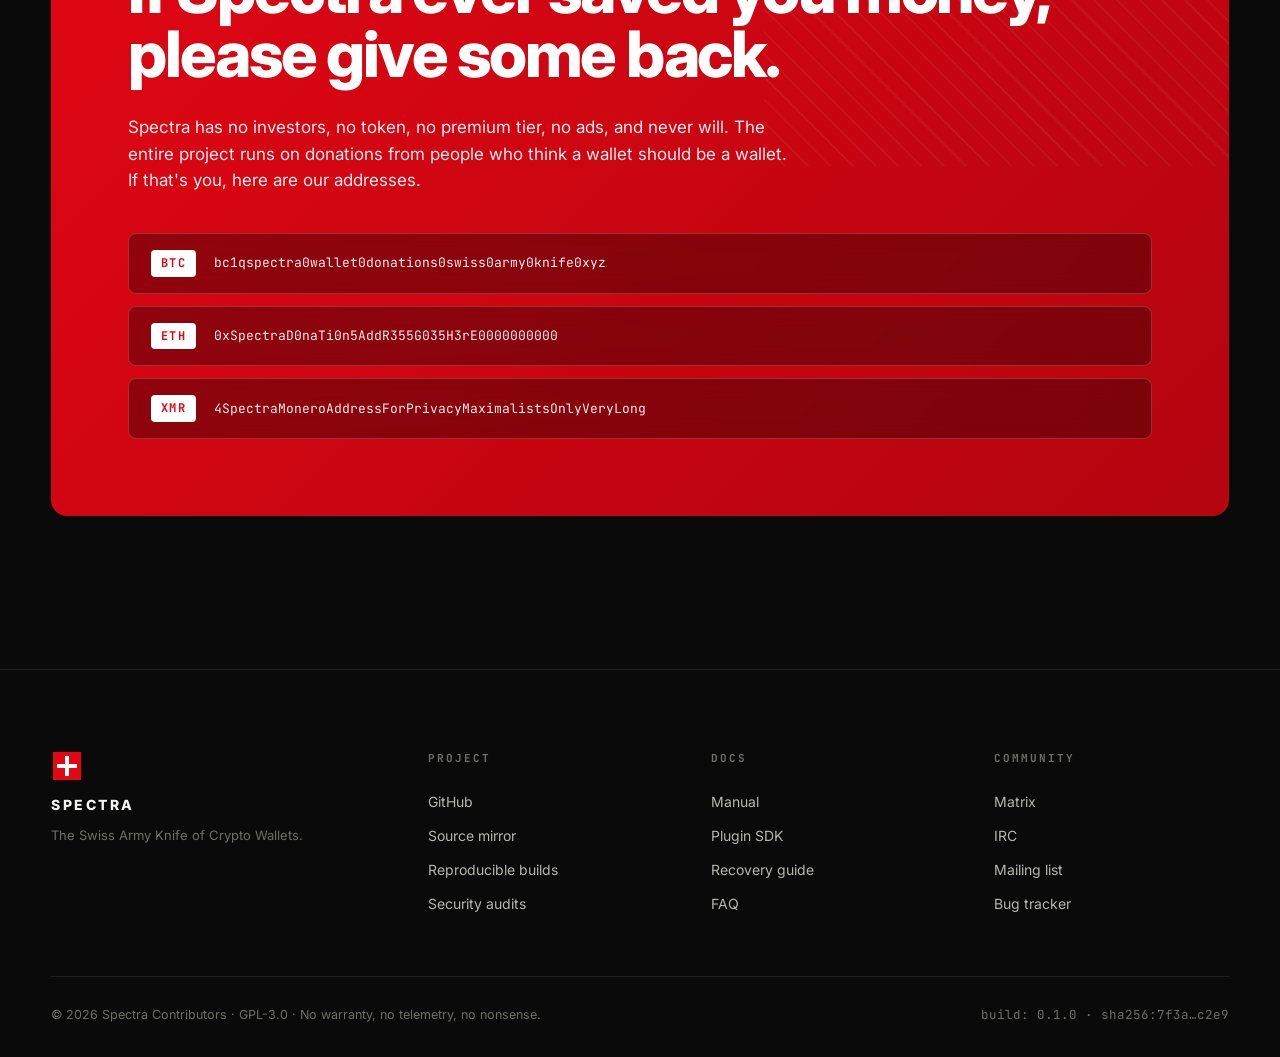
==== commit 0c9b3022: "Beta Commit 2" ====
--- a/index.html
+++ b/index.html
@@ -229,6 +229,57 @@
     </div>
   </section>
 
+  <!-- ===== MULTI-CHAIN ===== -->
+  <section class="section multichain" id="multichain">
+    <div class="section-label" data-i18n="mc-label">/ MULTI-CHAIN</div>
+    <div class="mc-header">
+      <h2 class="section-title" data-i18n-html="mc-title">One wallet.<br/><span class="accent">Every chain.</span></h2>
+      <p class="mc-lead" data-i18n="mc-lead">Spectra speaks every major chain natively — no bridges, no wrapped assets, no third-party plugins. Each network runs in its own isolated keyring so a compromise on one chain can never touch another.</p>
+    </div>
+
+    <div class="mc-chain-grid">
+      <div class="mc-chip" style="--cc:#f7931a"><span class="mc-dot"></span>Bitcoin</div>
+      <div class="mc-chip" style="--cc:#627eea"><span class="mc-dot"></span>Ethereum</div>
+      <div class="mc-chip" style="--cc:#9945ff"><span class="mc-dot"></span>Solana</div>
+      <div class="mc-chip" style="--cc:#b2b2b2"><span class="mc-dot"></span>Litecoin</div>
+      <div class="mc-chip" style="--cc:#ff6600"><span class="mc-dot"></span>Monero</div>
+      <div class="mc-chip" style="--cc:#0033ad"><span class="mc-dot"></span>Cardano</div>
+      <div class="mc-chip" style="--cc:#e6007a"><span class="mc-dot"></span>Polkadot</div>
+      <div class="mc-chip" style="--cc:#6f7390"><span class="mc-dot"></span>Cosmos</div>
+      <div class="mc-chip" style="--cc:#e84142"><span class="mc-dot"></span>Avalanche</div>
+      <div class="mc-chip" style="--cc:#c2a633"><span class="mc-dot"></span>Dogecoin</div>
+      <div class="mc-chip" style="--cc:#f4b728"><span class="mc-dot"></span>Zcash</div>
+      <div class="mc-chip" style="--cc:#008de4"><span class="mc-dot"></span>Dash</div>
+      <div class="mc-chip" style="--cc:#0ac18e"><span class="mc-dot"></span>Bitcoin Cash</div>
+      <div class="mc-chip" style="--cc:#ff0013"><span class="mc-dot"></span>Tron</div>
+      <div class="mc-chip" style="--cc:#1969ff"><span class="mc-dot"></span>Fantom</div>
+      <div class="mc-chip" style="--cc:#00c08b"><span class="mc-dot"></span>Algorand</div>
+      <div class="mc-chip" style="--cc:#00ec97"><span class="mc-dot"></span>NEAR</div>
+      <div class="mc-chip" style="--cc:#28a0f0"><span class="mc-dot"></span>Arbitrum</div>
+      <div class="mc-chip" style="--cc:#ff0420"><span class="mc-dot"></span>Optimism</div>
+      <div class="mc-chip" style="--cc:#8247e5"><span class="mc-dot"></span>Polygon</div>
+      <div class="mc-chip" style="--cc:#e84142"><span class="mc-dot"></span>Ethereum Classic</div>
+      <div class="mc-chip" style="--cc:#2354e6"><span class="mc-dot"></span>Stellar</div>
+      <div class="mc-chip" style="--cc:#00aae4"><span class="mc-dot"></span>XRP</div>
+      <div class="mc-chip mc-chip--more" data-i18n="mc-more">+ 40 more</div>
+    </div>
+
+    <div class="mc-pillars">
+      <div class="mc-pillar">
+        <div class="mc-pillar-num" data-i18n="mc-p1-num">Isolated</div>
+        <p data-i18n="mc-p1-desc">Every chain lives in its own keyring. A key leak on one network is contained — it cannot cascade to others.</p>
+      </div>
+      <div class="mc-pillar">
+        <div class="mc-pillar-num" data-i18n="mc-p2-num">Native</div>
+        <p data-i18n="mc-p2-desc">No wrapped tokens, no cross-chain bridges, no third-party plugins. Direct RPC to each network's own nodes.</p>
+      </div>
+      <div class="mc-pillar">
+        <div class="mc-pillar-num" data-i18n="mc-p3-num">Unified</div>
+        <p data-i18n="mc-p3-desc">One seed phrase, one interface, one address book. All chains. No app-switching, no separate installs.</p>
+      </div>
+    </div>
+  </section>
+
   <!-- ===== DIAGNOSTICS / TERMINAL ===== -->
   <section class="section diagnostics" id="diagnostics">
     <div class="section-label" data-i18n="diag-label">/ 03 — DIAGNOSTICS</div>
--- a/styles.css
+++ b/styles.css
@@ -432,6 +432,97 @@
 }
 
 /* ============================================================
+   MULTI-CHAIN
+   ============================================================ */
+.mc-header {
+  display: grid;
+  grid-template-columns: 1fr 1fr;
+  gap: clamp(32px, 5vw, 80px);
+  align-items: start;
+  margin-bottom: 56px;
+}
+.mc-lead {
+  font-size: clamp(16px, 1.3vw, 19px);
+  color: var(--fg-2);
+  line-height: 1.6;
+  padding-top: 12px;
+}
+
+.mc-chain-grid {
+  display: flex;
+  flex-wrap: wrap;
+  gap: 10px;
+  margin-bottom: 64px;
+}
+.mc-chip {
+  display: inline-flex;
+  align-items: center;
+  gap: 8px;
+  padding: 9px 16px;
+  background: var(--bg-2);
+  border: 1px solid var(--line);
+  border-radius: 999px;
+  font-size: 13.5px;
+  font-weight: 500;
+  color: var(--fg-2);
+  transition: all .2s ease;
+  cursor: default;
+}
+.mc-chip:hover {
+  border-color: var(--cc, var(--line-2));
+  color: var(--fg);
+  background: var(--bg-3);
+  box-shadow: 0 0 0 1px color-mix(in srgb, var(--cc, #fff) 20%, transparent);
+}
+.mc-dot {
+  width: 8px;
+  height: 8px;
+  border-radius: 50%;
+  background: var(--cc, var(--fg-3));
+  flex-shrink: 0;
+}
+.mc-chip--more {
+  font-family: var(--mono);
+  font-size: 12px;
+  letter-spacing: 0.1em;
+  color: var(--fg-3);
+  border-style: dashed;
+}
+
+.mc-pillars {
+  display: grid;
+  grid-template-columns: repeat(3, 1fr);
+  gap: 1px;
+  background: var(--line);
+  border: 1px solid var(--line);
+}
+.mc-pillar {
+  background: var(--bg);
+  padding: 40px 32px;
+  display: flex;
+  flex-direction: column;
+  gap: 14px;
+  transition: background .2s ease;
+}
+.mc-pillar:hover { background: var(--bg-2); }
+.mc-pillar-num {
+  font-size: 26px;
+  font-weight: 800;
+  letter-spacing: -0.02em;
+  color: var(--accent);
+}
+.mc-pillar p {
+  font-size: 15px;
+  color: var(--fg-2);
+  line-height: 1.6;
+}
+
+@media (max-width: 1024px) {
+  .mc-header   { grid-template-columns: 1fr; }
+  .mc-pillars  { grid-template-columns: 1fr; }
+}
+
+/* ============================================================
    DIAGNOSTICS / TERMINAL
    ============================================================ */
 .diag-grid {
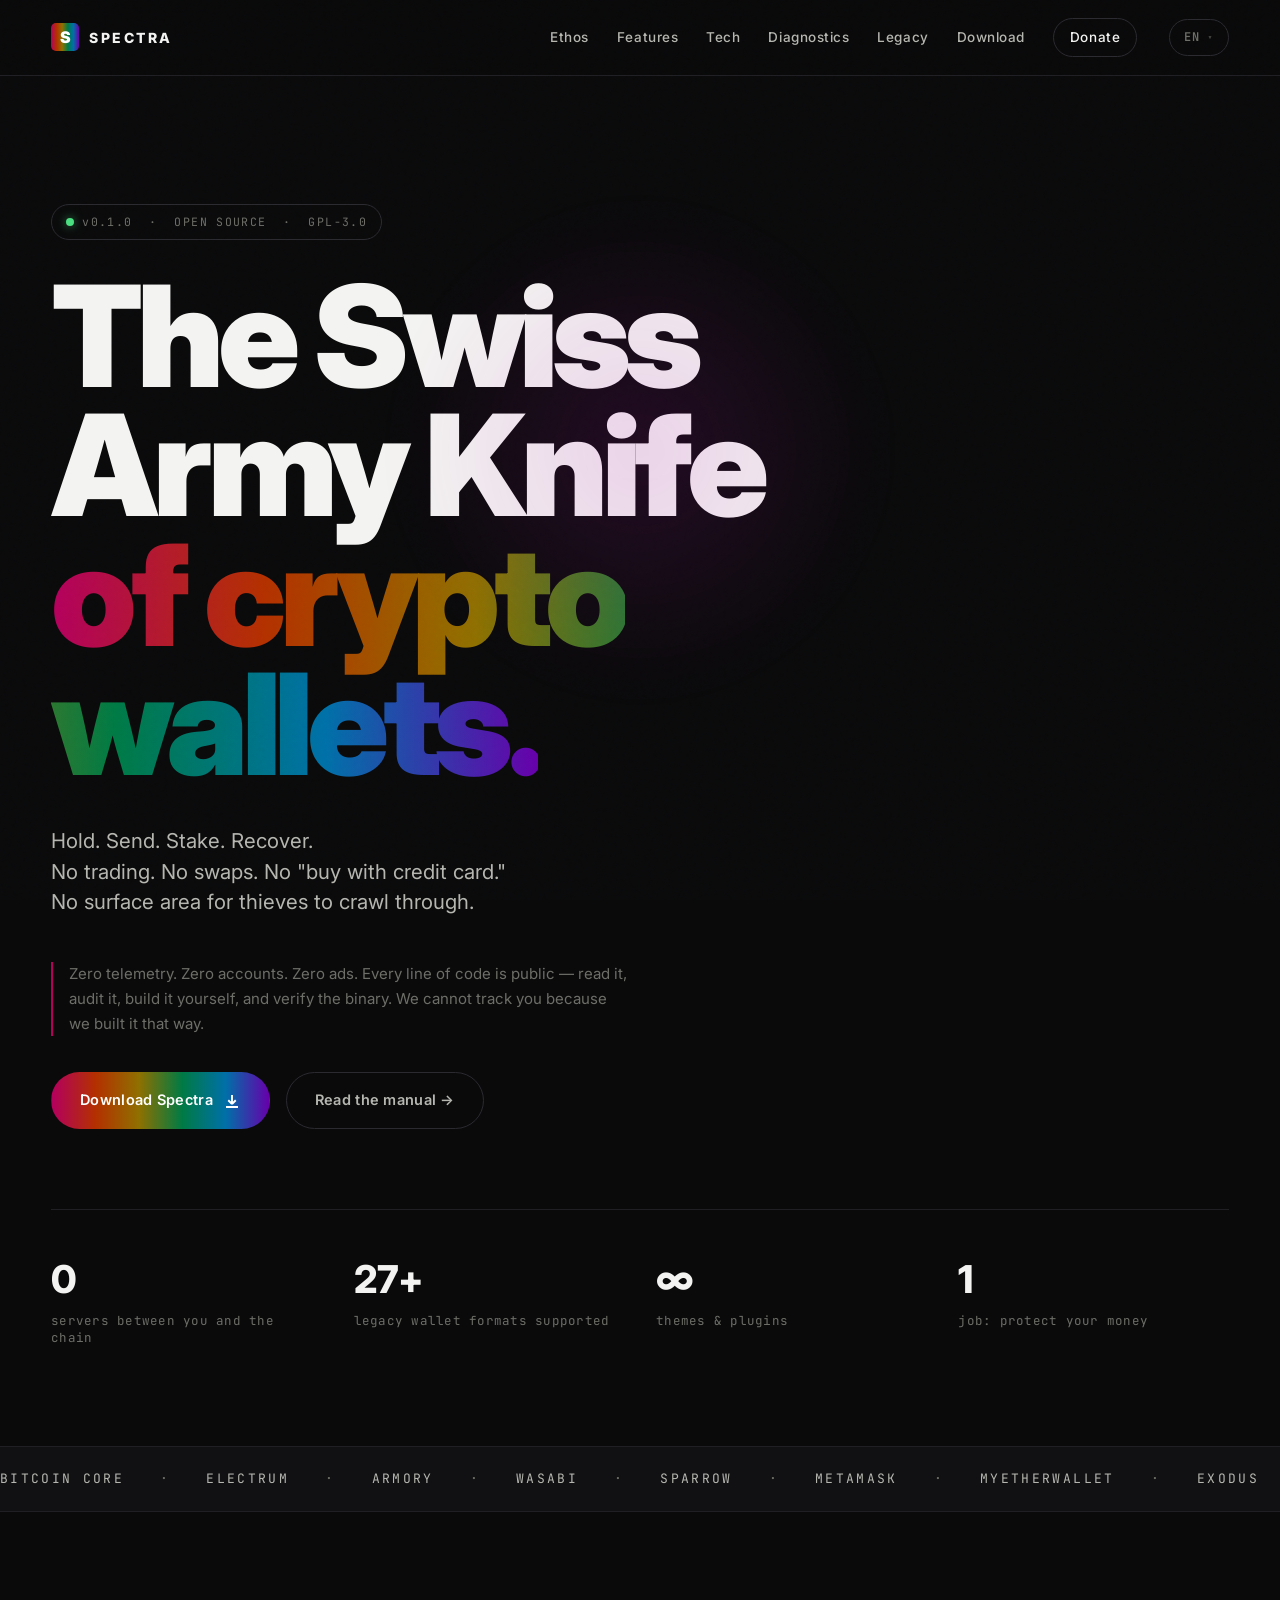
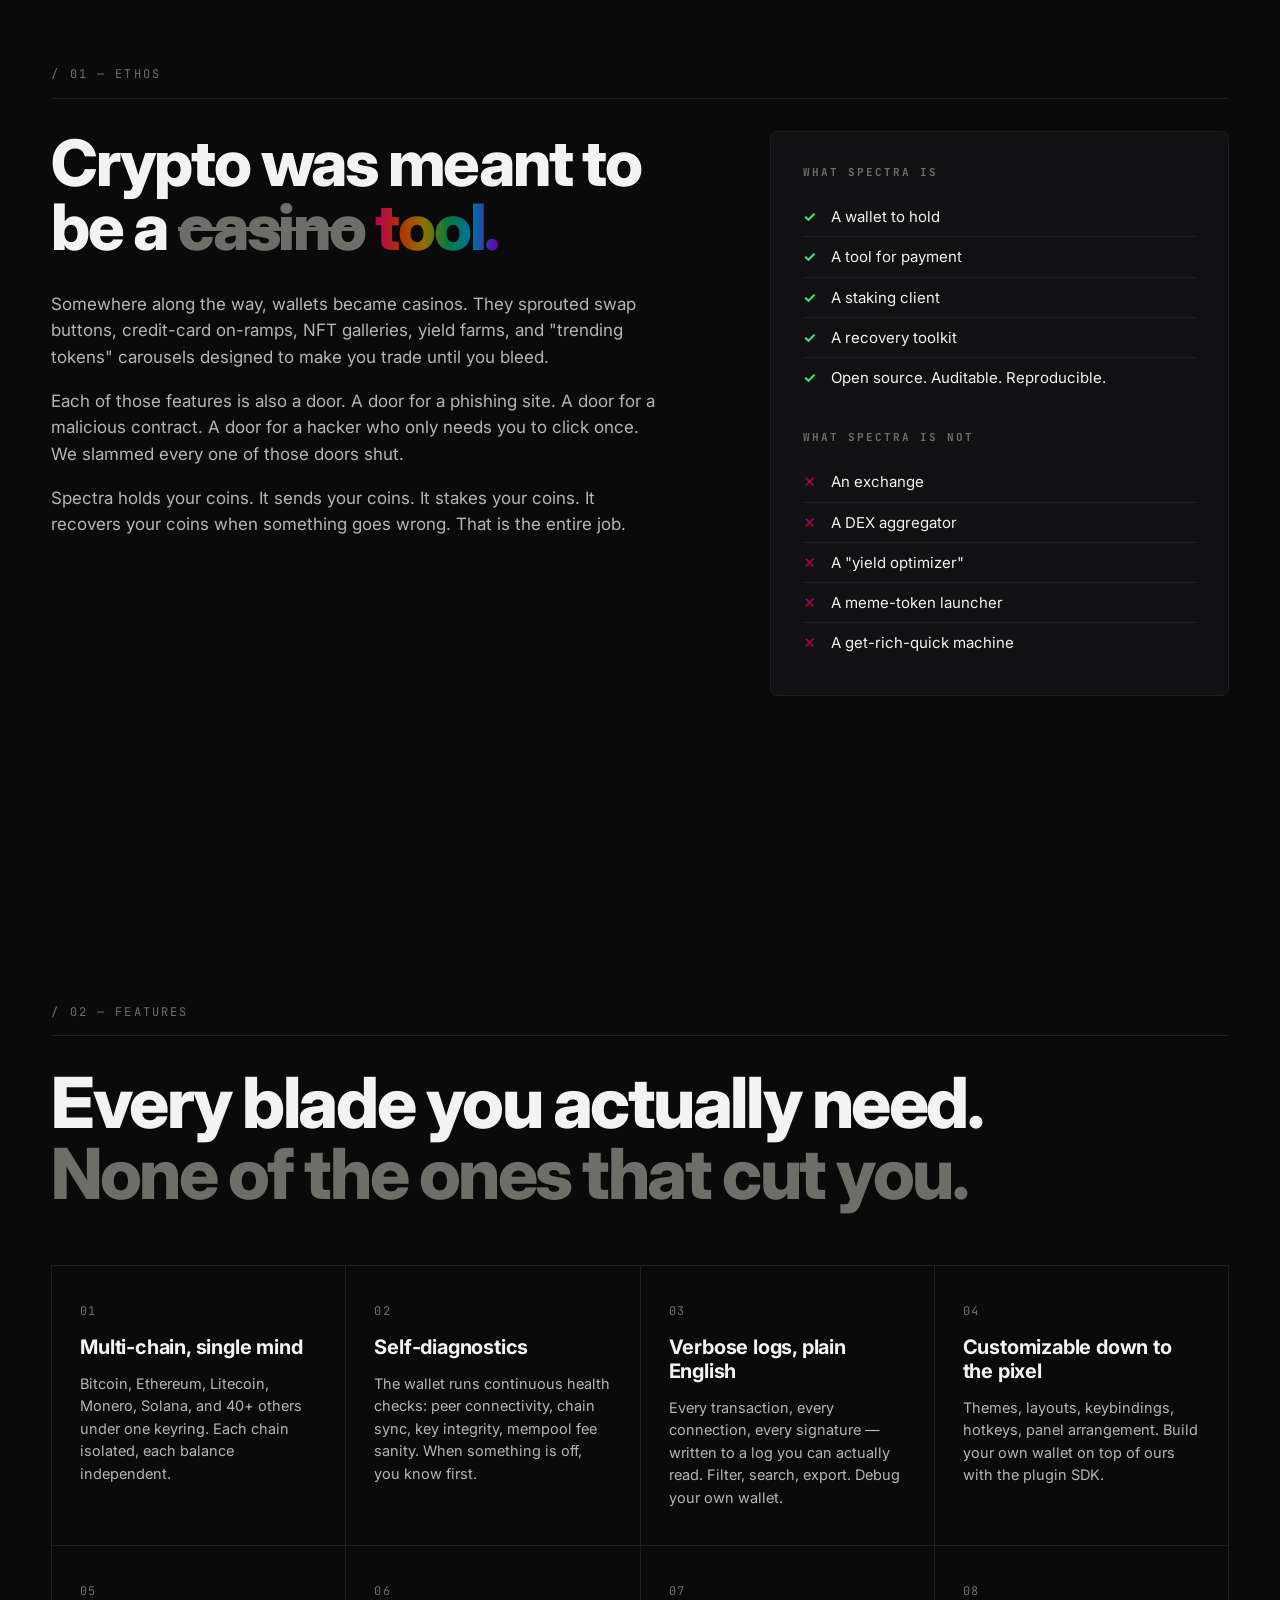
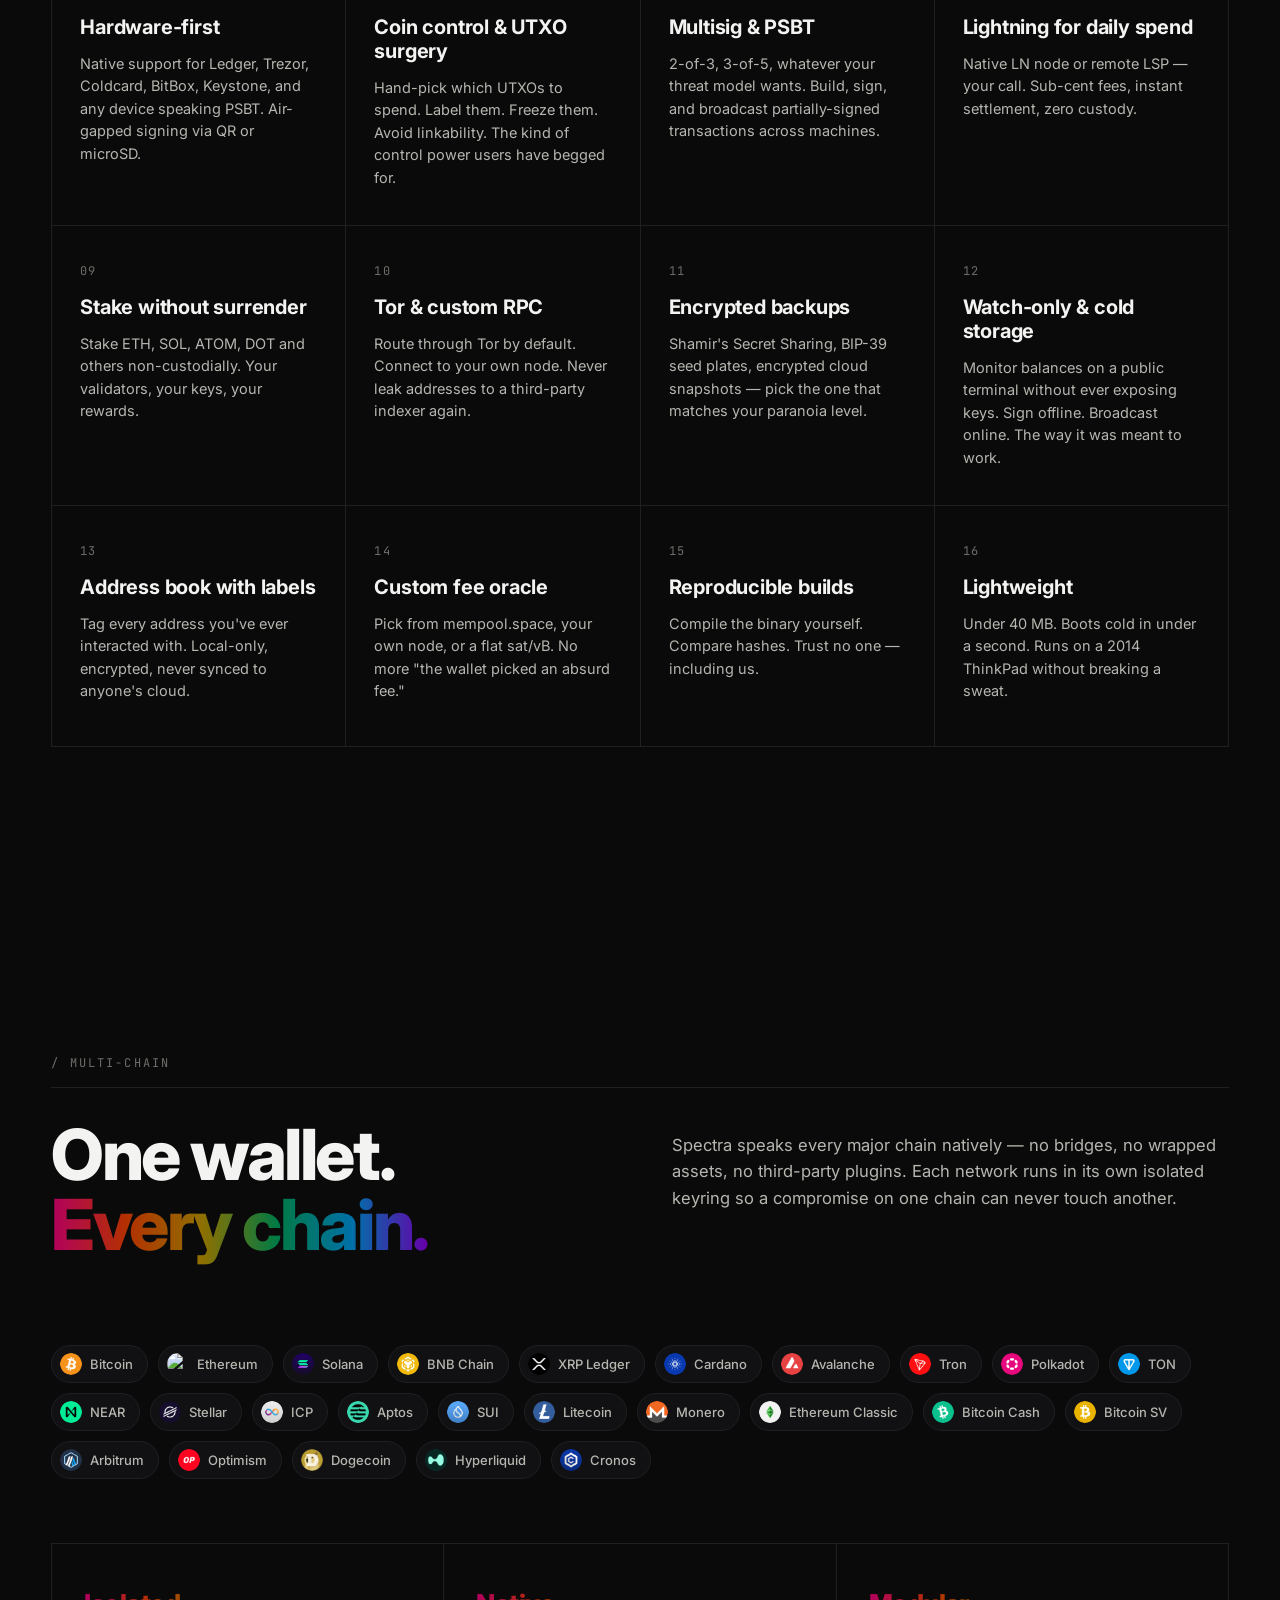
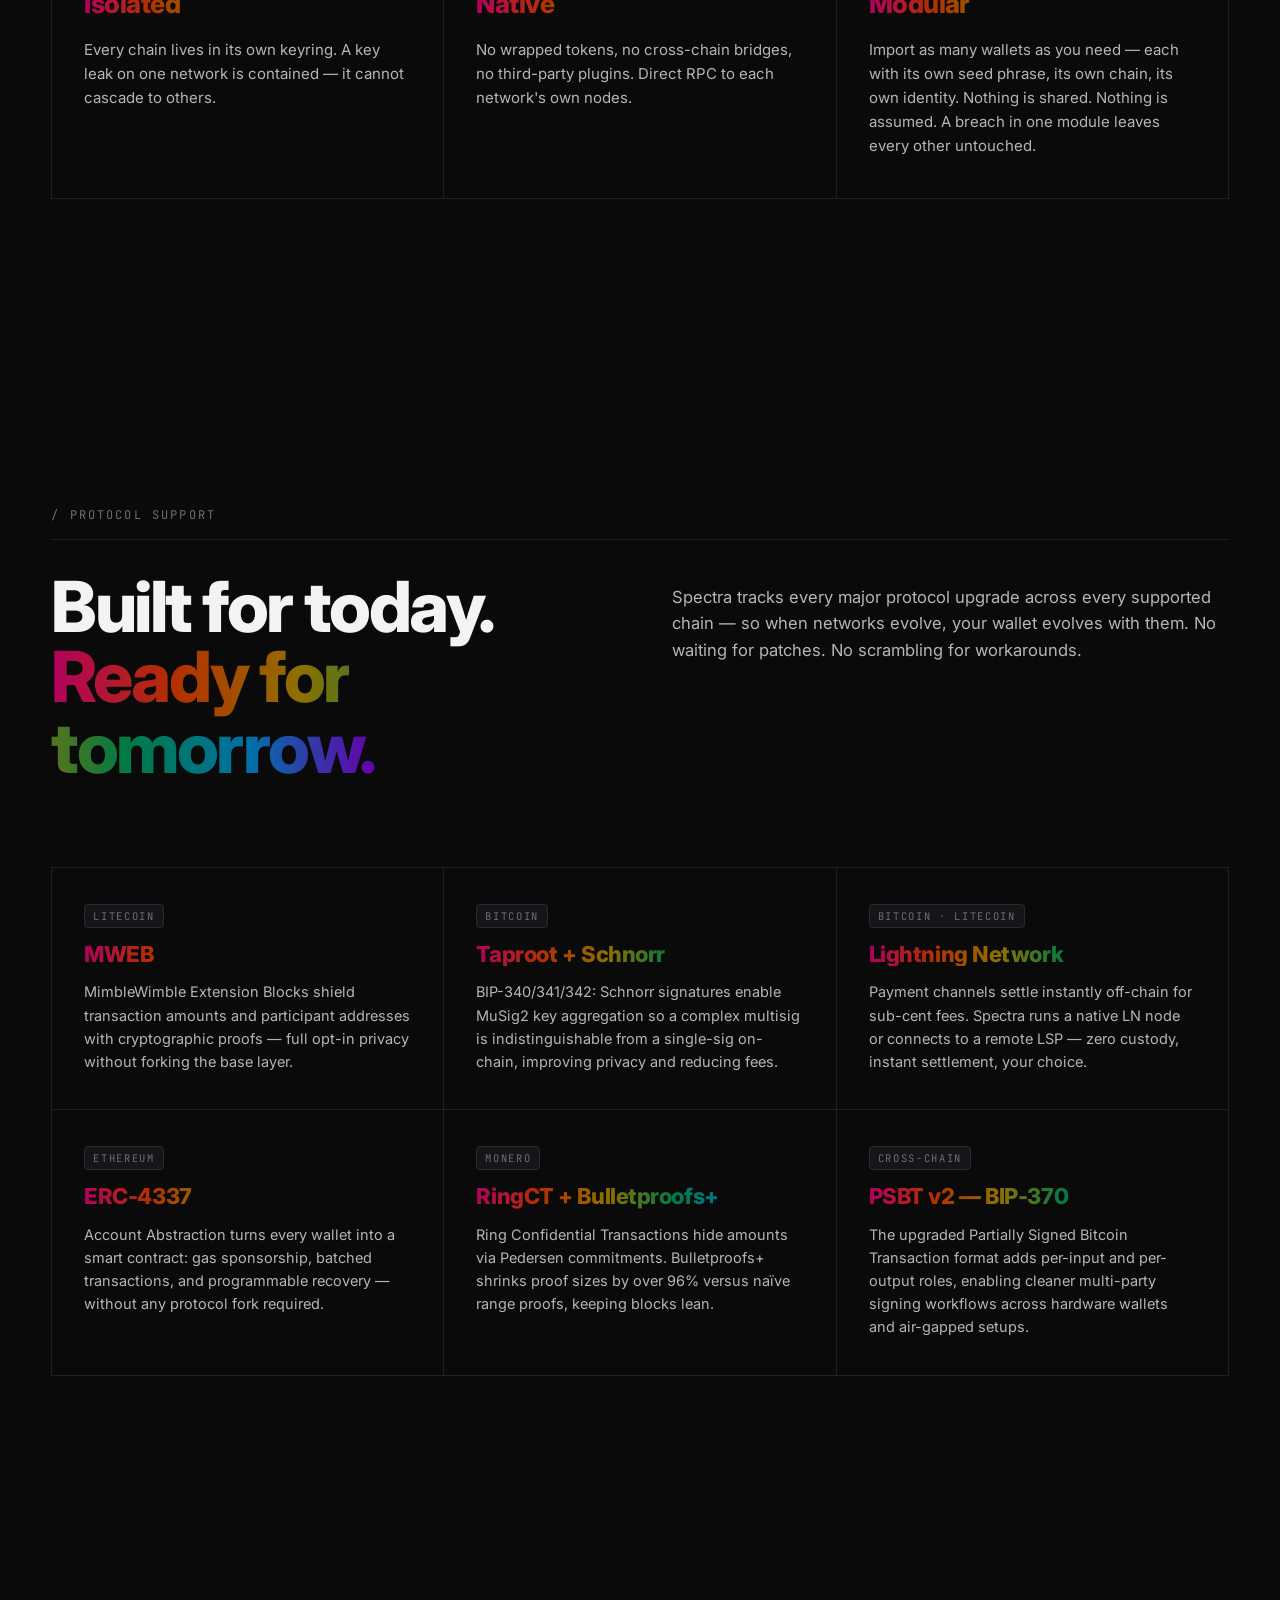
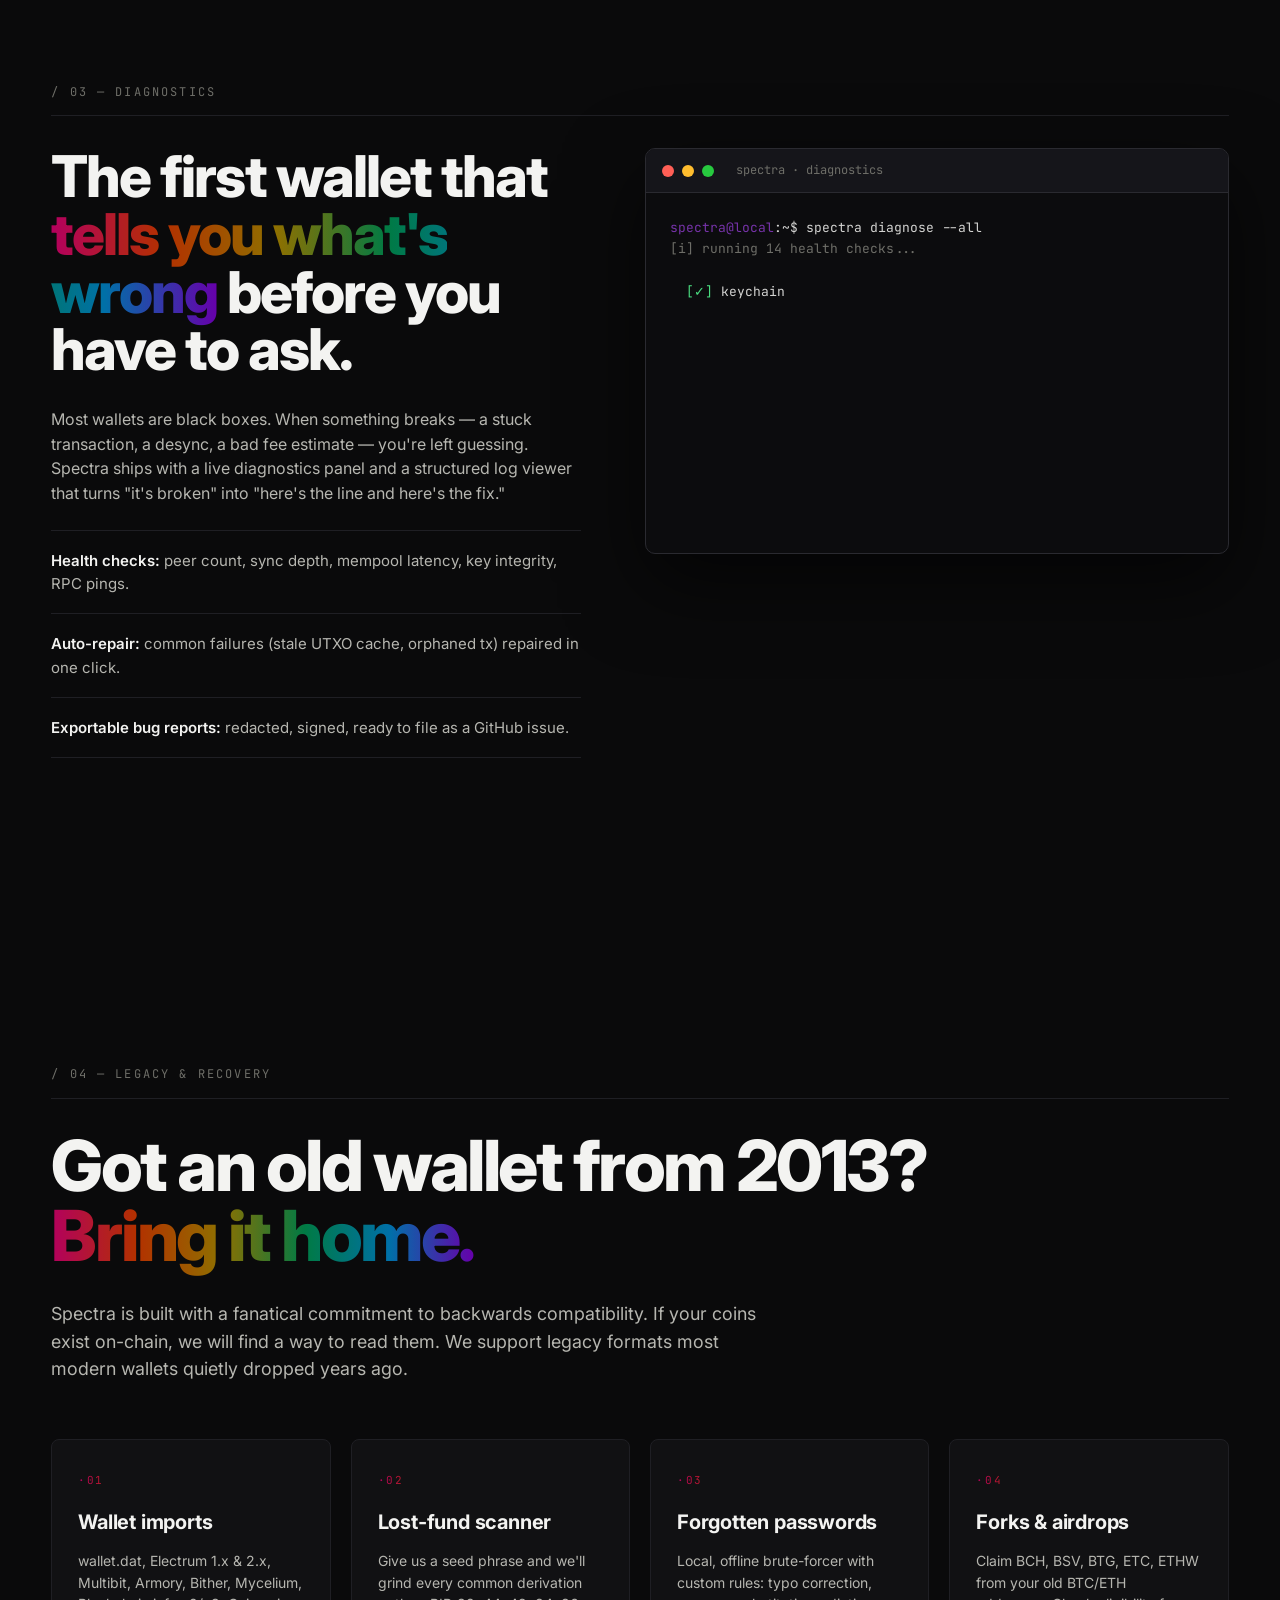
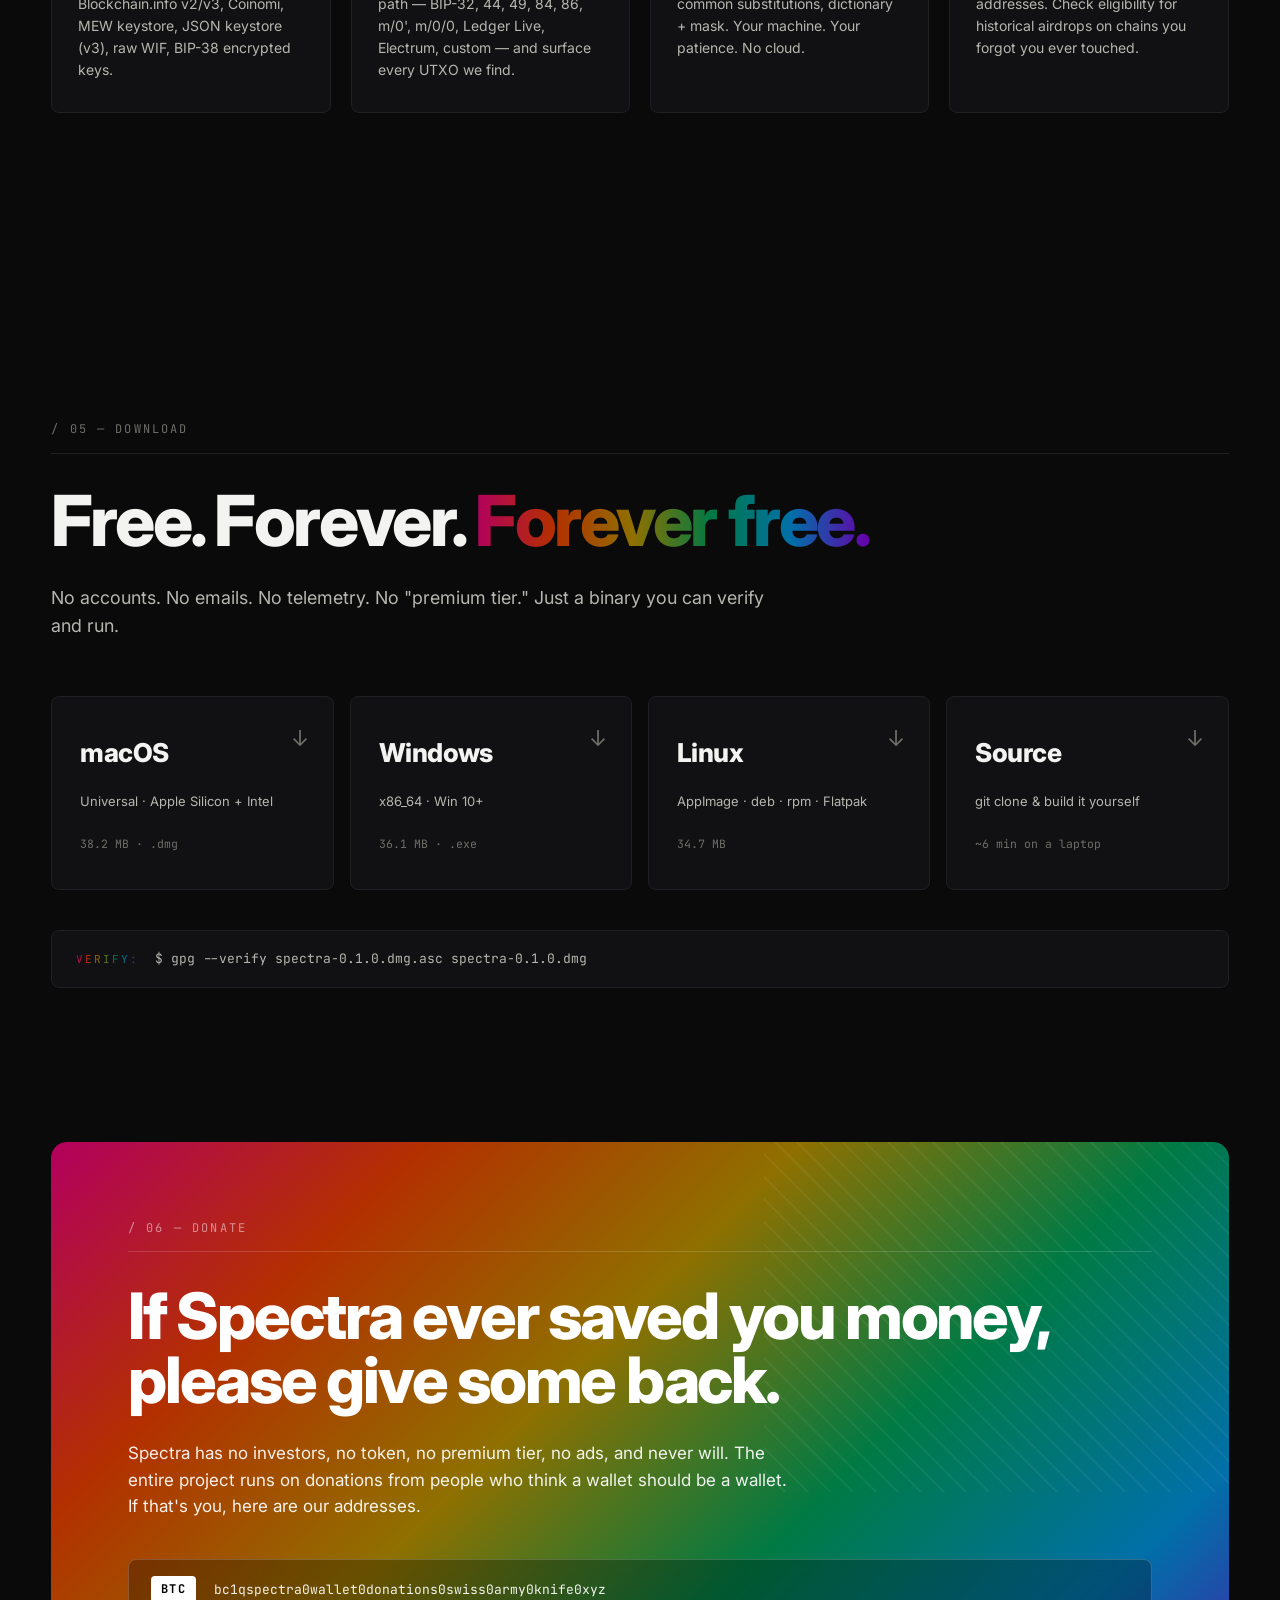
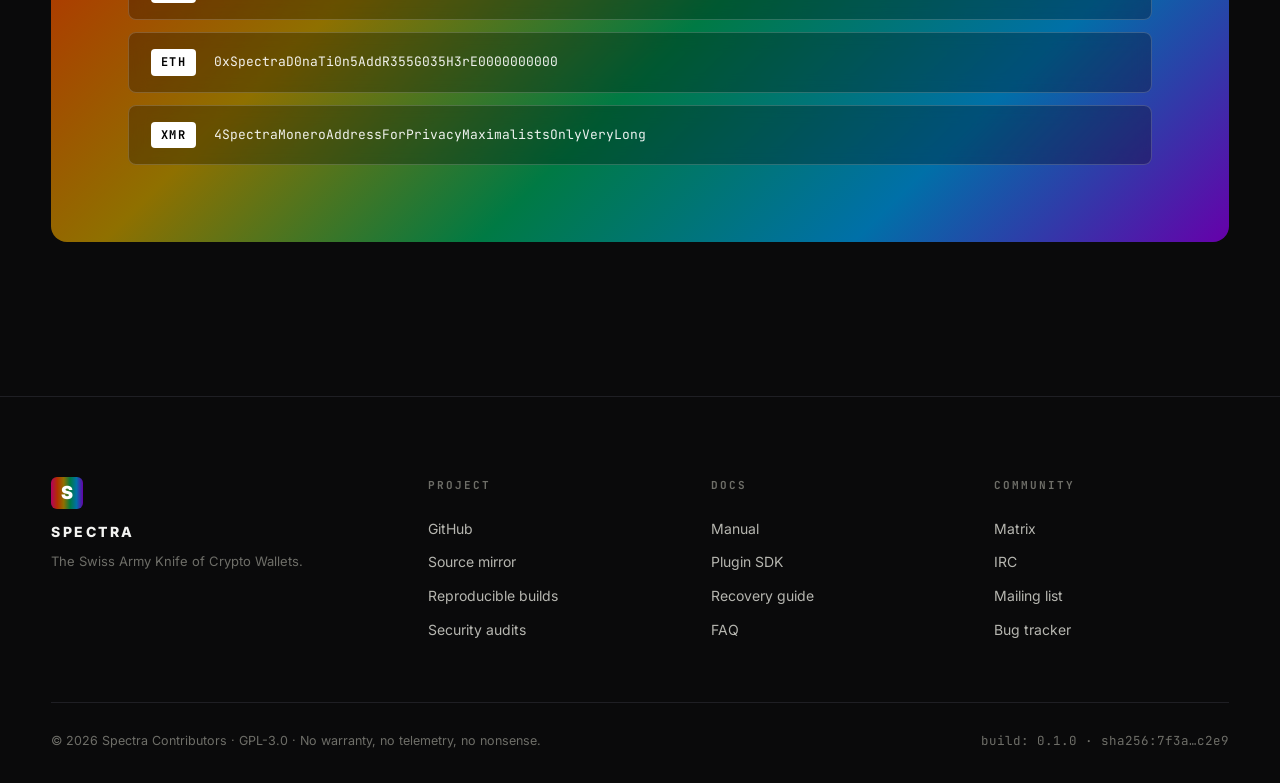
==== commit d4837cad: "Beta Commit 3" ====
--- a/index.html
+++ b/index.html
@@ -17,23 +17,30 @@
   <!-- ===== NAV ===== -->
   <header class="nav">
     <a class="brand" href="#top" aria-label="Spectra home">
-      <svg viewBox="0 0 32 32" width="28" height="28" aria-hidden="true">
-        <rect x="2" y="2" width="28" height="28" fill="#e30613"/>
-        <rect x="14" y="6" width="4" height="20" fill="#fff"/>
-        <rect x="6" y="14" width="20" height="4" fill="#fff"/>
-      </svg>
+      <span class="brand-mark" aria-hidden="true">S</span>
       <span>SPECTRA</span>
     </a>
     <nav class="nav-links">
       <a href="#ethos"       data-i18n="nav-ethos">Ethos</a>
       <a href="#features"    data-i18n="nav-features">Features</a>
+      <a href="#protocols"   data-i18n="nav-tech">Tech</a>
       <a href="#diagnostics" data-i18n="nav-diagnostics">Diagnostics</a>
       <a href="#legacy"      data-i18n="nav-legacy">Legacy</a>
       <a href="#download"    data-i18n="nav-download">Download</a>
       <a href="#donate" class="nav-cta" data-i18n="nav-donate">Donate</a>
-      <button class="lang-toggle" id="langToggle" aria-label="Switch language">
-        <span class="lang-label" id="langLabel">中文</span>
-      </button>
+      <div class="lang-picker" id="langPicker">
+        <button class="lang-toggle" id="langToggle" aria-expanded="false" aria-label="Select language">
+          <span id="langLabel">EN</span>
+          <span class="lang-chevron">▾</span>
+        </button>
+        <div class="lang-dropdown" id="langDropdown" hidden>
+          <button class="lang-option" data-lang="en">EN &nbsp;·&nbsp; English</button>
+          <button class="lang-option" data-lang="zh">中文 &nbsp;·&nbsp; Chinese</button>
+          <button class="lang-option" data-lang="fr">FR &nbsp;·&nbsp; Français</button>
+          <button class="lang-option" data-lang="es">ES &nbsp;·&nbsp; Español</button>
+          <button class="lang-option" data-lang="pt">PT &nbsp;·&nbsp; Português</button>
+        </div>
+      </div>
     </nav>
   </header>
 
@@ -52,6 +59,10 @@
       No trading. No swaps. No "buy with credit card." <br/>
       No surface area for thieves to crawl through.
     </p>
+    <p class="hero-trust" data-i18n="hero-trust">
+      Zero telemetry. Zero accounts. Zero ads. Every line of code is public — read it, audit it, build it yourself, and verify the binary. We cannot track you because we built it that way.
+    </p>
+
     <div class="hero-actions">
       <a href="#download" class="btn btn-primary">
         <span data-i18n="hero-btn-download">Download Spectra</span>
@@ -238,30 +249,31 @@
     </div>
 
     <div class="mc-chain-grid">
-      <div class="mc-chip" style="--cc:#f7931a"><span class="mc-dot"></span>Bitcoin</div>
-      <div class="mc-chip" style="--cc:#627eea"><span class="mc-dot"></span>Ethereum</div>
-      <div class="mc-chip" style="--cc:#9945ff"><span class="mc-dot"></span>Solana</div>
-      <div class="mc-chip" style="--cc:#b2b2b2"><span class="mc-dot"></span>Litecoin</div>
-      <div class="mc-chip" style="--cc:#ff6600"><span class="mc-dot"></span>Monero</div>
-      <div class="mc-chip" style="--cc:#0033ad"><span class="mc-dot"></span>Cardano</div>
-      <div class="mc-chip" style="--cc:#e6007a"><span class="mc-dot"></span>Polkadot</div>
-      <div class="mc-chip" style="--cc:#6f7390"><span class="mc-dot"></span>Cosmos</div>
-      <div class="mc-chip" style="--cc:#e84142"><span class="mc-dot"></span>Avalanche</div>
-      <div class="mc-chip" style="--cc:#c2a633"><span class="mc-dot"></span>Dogecoin</div>
-      <div class="mc-chip" style="--cc:#f4b728"><span class="mc-dot"></span>Zcash</div>
-      <div class="mc-chip" style="--cc:#008de4"><span class="mc-dot"></span>Dash</div>
-      <div class="mc-chip" style="--cc:#0ac18e"><span class="mc-dot"></span>Bitcoin Cash</div>
-      <div class="mc-chip" style="--cc:#ff0013"><span class="mc-dot"></span>Tron</div>
-      <div class="mc-chip" style="--cc:#1969ff"><span class="mc-dot"></span>Fantom</div>
-      <div class="mc-chip" style="--cc:#00c08b"><span class="mc-dot"></span>Algorand</div>
-      <div class="mc-chip" style="--cc:#00ec97"><span class="mc-dot"></span>NEAR</div>
-      <div class="mc-chip" style="--cc:#28a0f0"><span class="mc-dot"></span>Arbitrum</div>
-      <div class="mc-chip" style="--cc:#ff0420"><span class="mc-dot"></span>Optimism</div>
-      <div class="mc-chip" style="--cc:#8247e5"><span class="mc-dot"></span>Polygon</div>
-      <div class="mc-chip" style="--cc:#e84142"><span class="mc-dot"></span>Ethereum Classic</div>
-      <div class="mc-chip" style="--cc:#2354e6"><span class="mc-dot"></span>Stellar</div>
-      <div class="mc-chip" style="--cc:#00aae4"><span class="mc-dot"></span>XRP</div>
-      <div class="mc-chip mc-chip--more" data-i18n="mc-more">+ 40 more</div>
+      <div class="mc-chip"><img src="TokenIcons/BitcoinToken.png"         alt="Bitcoin"          class="mc-icon" />Bitcoin</div>
+      <div class="mc-chip"><img src="TokenIcons/EthereumToken.png"        alt="Ethereum"         class="mc-icon" />Ethereum</div>
+      <div class="mc-chip"><img src="TokenIcons/SolanaToken.png"          alt="Solana"           class="mc-icon" />Solana</div>
+      <div class="mc-chip"><img src="TokenIcons/BNBToken.png"             alt="BNB Chain"        class="mc-icon" />BNB Chain</div>
+      <div class="mc-chip"><img src="TokenIcons/XRPToken.png"             alt="XRP Ledger"       class="mc-icon" />XRP Ledger</div>
+      <div class="mc-chip"><img src="TokenIcons/CardanoToken.png"         alt="Cardano"          class="mc-icon" />Cardano</div>
+      <div class="mc-chip"><img src="TokenIcons/AvaxToken.png"            alt="Avalanche"        class="mc-icon" />Avalanche</div>
+      <div class="mc-chip"><img src="TokenIcons/TronToken.png"            alt="Tron"             class="mc-icon" />Tron</div>
+      <div class="mc-chip"><img src="TokenIcons/PolkadotToken.png"        alt="Polkadot"         class="mc-icon" />Polkadot</div>
+      <div class="mc-chip"><img src="TokenIcons/TonToken.png"             alt="TON"              class="mc-icon" />TON</div>
+      <div class="mc-chip"><img src="TokenIcons/NearToken.png"            alt="NEAR"             class="mc-icon" />NEAR</div>
+      <div class="mc-chip"><img src="TokenIcons/StellarToken.png"         alt="Stellar"          class="mc-icon" />Stellar</div>
+      <div class="mc-chip"><img src="TokenIcons/IcpToken.png"             alt="ICP"              class="mc-icon" />ICP</div>
+      <div class="mc-chip"><img src="TokenIcons/AptosToken.png"           alt="Aptos"            class="mc-icon" />Aptos</div>
+      <div class="mc-chip"><img src="TokenIcons/SuiToken.png"             alt="SUI"              class="mc-icon" />SUI</div>
+      <div class="mc-chip"><img src="TokenIcons/LitecoinToken.png"        alt="Litecoin"         class="mc-icon" />Litecoin</div>
+      <div class="mc-chip"><img src="TokenIcons/MoneroToken.png"          alt="Monero"           class="mc-icon" />Monero</div>
+      <div class="mc-chip"><img src="TokenIcons/EthereumClassicToken.png" alt="Ethereum Classic" class="mc-icon" />Ethereum Classic</div>
+      <div class="mc-chip"><img src="TokenIcons/BitcoinCashToken.png"     alt="Bitcoin Cash"     class="mc-icon" />Bitcoin Cash</div>
+      <div class="mc-chip"><img src="TokenIcons/BitcoinSVToken.png"       alt="Bitcoin SV"       class="mc-icon" />Bitcoin SV</div>
+      <div class="mc-chip"><img src="TokenIcons/ArbitrumToken.png"        alt="Arbitrum"         class="mc-icon" />Arbitrum</div>
+      <div class="mc-chip"><img src="TokenIcons/OptimismToken.png"        alt="Optimism"         class="mc-icon" />Optimism</div>
+      <div class="mc-chip"><img src="TokenIcons/DogecoinToken.png"        alt="Dogecoin"         class="mc-icon" />Dogecoin</div>
+      <div class="mc-chip"><img src="TokenIcons/HyperliquidToken.png"     alt="Hyperliquid"      class="mc-icon" />Hyperliquid</div>
+      <div class="mc-chip"><img src="TokenIcons/CroToken.png"             alt="Cronos"           class="mc-icon" />Cronos</div>
     </div>
 
     <div class="mc-pillars">
@@ -274,8 +286,50 @@
         <p data-i18n="mc-p2-desc">No wrapped tokens, no cross-chain bridges, no third-party plugins. Direct RPC to each network's own nodes.</p>
       </div>
       <div class="mc-pillar">
-        <div class="mc-pillar-num" data-i18n="mc-p3-num">Unified</div>
-        <p data-i18n="mc-p3-desc">One seed phrase, one interface, one address book. All chains. No app-switching, no separate installs.</p>
+        <div class="mc-pillar-num" data-i18n="mc-p3-num">Modular</div>
+        <p data-i18n="mc-p3-desc">Import as many wallets as you need — each with its own seed phrase, its own chain, its own identity. Nothing is shared. Nothing is assumed. A breach in one module leaves every other untouched.</p>
+      </div>
+    </div>
+  </section>
+
+  <!-- ===== PROTOCOLS ===== -->
+  <section class="section protocols" id="protocols">
+    <div class="section-label" data-i18n="proto-label">/ PROTOCOL SUPPORT</div>
+    <div class="proto-header">
+      <h2 class="section-title" data-i18n-html="proto-title">Built for today.<br/><span class="accent">Ready for tomorrow.</span></h2>
+      <p class="proto-lead" data-i18n="proto-lead">Spectra tracks every major protocol upgrade across every supported chain — so when networks evolve, your wallet evolves with them. No waiting for patches. No scrambling for workarounds.</p>
+    </div>
+
+    <div class="proto-grid">
+      <div class="proto-card">
+        <div class="proto-chain-tag">LITECOIN</div>
+        <h3 class="proto-name">MWEB</h3>
+        <p data-i18n="proto-1-desc">MimbleWimble Extension Blocks shield transaction amounts and participant addresses with cryptographic proofs — full opt-in privacy without forking the base layer.</p>
+      </div>
+      <div class="proto-card">
+        <div class="proto-chain-tag">BITCOIN</div>
+        <h3 class="proto-name">Taproot + Schnorr</h3>
+        <p data-i18n="proto-2-desc">BIP-340/341/342: Schnorr signatures enable MuSig2 key aggregation so a complex multisig is indistinguishable from a single-sig on-chain, improving privacy and reducing fees.</p>
+      </div>
+      <div class="proto-card">
+        <div class="proto-chain-tag">BITCOIN · LITECOIN</div>
+        <h3 class="proto-name">Lightning Network</h3>
+        <p data-i18n="proto-3-desc">Payment channels settle instantly off-chain for sub-cent fees. Spectra runs a native LN node or connects to a remote LSP — zero custody, instant settlement, your choice.</p>
+      </div>
+      <div class="proto-card">
+        <div class="proto-chain-tag">ETHEREUM</div>
+        <h3 class="proto-name">ERC-4337</h3>
+        <p data-i18n="proto-4-desc">Account Abstraction turns every wallet into a smart contract: gas sponsorship, batched transactions, and programmable recovery — without any protocol fork required.</p>
+      </div>
+      <div class="proto-card">
+        <div class="proto-chain-tag">MONERO</div>
+        <h3 class="proto-name">RingCT + Bulletproofs+</h3>
+        <p data-i18n="proto-5-desc">Ring Confidential Transactions hide amounts via Pedersen commitments. Bulletproofs+ shrinks proof sizes by over 96% versus naïve range proofs, keeping blocks lean.</p>
+      </div>
+      <div class="proto-card">
+        <div class="proto-chain-tag">CROSS-CHAIN</div>
+        <h3 class="proto-name">PSBT v2 — BIP-370</h3>
+        <p data-i18n="proto-6-desc">The upgraded Partially Signed Bitcoin Transaction format adds per-input and per-output roles, enabling cleaner multi-party signing workflows across hardware wallets and air-gapped setups.</p>
       </div>
     </div>
   </section>
@@ -370,7 +424,7 @@
         <div class="dl-meta" data-i18n="dl-lin-meta">AppImage · deb · rpm · Flatpak</div>
         <div class="dl-size">34.7 MB</div>
       </a>
-      <a class="dl-card" href="#">
+      <a class="dl-card" href="https://github.com/Sheny6n/SpectraWallet" target="_blank" rel="noopener noreferrer">
         <div class="dl-os">Source</div>
         <div class="dl-meta" data-i18n="dl-src-meta">git clone &amp; build it yourself</div>
         <div class="dl-size" data-i18n="dl-src-size">~6 min on a laptop</div>
@@ -415,11 +469,7 @@
   <footer class="footer">
     <div class="footer-grid">
       <div class="footer-brand">
-        <svg viewBox="0 0 32 32" width="32" height="32" aria-hidden="true">
-          <rect x="2" y="2" width="28" height="28" fill="#e30613"/>
-          <rect x="14" y="6" width="4" height="20" fill="#fff"/>
-          <rect x="6" y="14" width="20" height="4" fill="#fff"/>
-        </svg>
+        <span class="brand-mark brand-mark--lg" aria-hidden="true">S</span>
         <p>SPECTRA</p>
         <small data-i18n="footer-tagline">The Swiss Army Knife of Crypto Wallets.</small>
       </div>
--- a/styles.css
+++ b/styles.css
@@ -12,14 +12,22 @@
   --fg: #f3f3f1;
   --fg-2: #b6b6b0;
   --fg-3: #6e6e68;
-  --accent: #e30613;        /* Swiss red */
-  --accent-2: #ff3a45;
   --green: #4ade80;
   --yellow: #facc15;
   --serif: 'Inter', system-ui, -apple-system, sans-serif;
   --mono: 'JetBrains Mono', ui-monospace, 'SF Mono', Menlo, monospace;
   --max: 1280px;
   --pad: clamp(20px, 4vw, 64px);
+
+  /* Spectrum palette — muted, easy on the eyes */
+  --rainbow: linear-gradient(90deg, #b3005e, #b33000, #8f7000, #007a44, #0070a8, #6600aa);
+  --rainbow-diag: linear-gradient(135deg, #b3005e 0%, #b33000 20%, #8f7000 40%, #007a44 60%, #0070a8 80%, #6600aa 100%);
+  --s-pink:   #b3005e;
+  --s-orange: #b33000;
+  --s-yellow: #8f7000;
+  --s-green:  #007a44;
+  --s-blue:   #0070a8;
+  --s-violet: #7733aa;
 }
 
 * { box-sizing: border-box; margin: 0; padding: 0; }
@@ -56,15 +64,41 @@
 .cursor-glow {
   position: fixed;
   top: 0; left: 0;
-  width: 480px; height: 480px;
+  width: 520px; height: 520px;
   border-radius: 50%;
-  background: radial-gradient(circle, rgba(227,6,19,0.18) 0%, rgba(227,6,19,0) 65%);
+  background: radial-gradient(circle, hsla(300,80%,40%,0.15) 0%, transparent 65%);
   transform: translate(-50%, -50%);
   pointer-events: none;
   z-index: 1;
   transition: opacity .4s ease;
-  filter: blur(20px);
+  filter: blur(24px) hue-rotate(0deg);
   will-change: transform;
+  animation: rainbow-glow 5s linear infinite;
+}
+@keyframes rainbow-glow {
+  to { filter: blur(24px) hue-rotate(360deg); }
+}
+
+/* ============================================================
+   BRAND MARK
+   ============================================================ */
+.brand-mark {
+  display: inline-flex;
+  align-items: center;
+  justify-content: center;
+  width: 28px; height: 28px;
+  background: var(--rainbow);
+  color: #fff;
+  font-weight: 900;
+  font-size: 16px;
+  letter-spacing: -0.02em;
+  border-radius: 5px;
+  flex-shrink: 0;
+}
+.brand-mark--lg {
+  width: 32px; height: 32px;
+  font-size: 18px;
+  border-radius: 6px;
 }
 
 /* ============================================================
@@ -113,8 +147,13 @@
   transition: all .2s ease;
 }
 .nav-cta:hover {
-  background: var(--accent);
-  border-color: var(--accent);
+  background: var(--rainbow);
+  border-color: transparent;
+}
+
+.lang-picker {
+  position: relative;
+  margin-left: 4px;
 }
 
 .lang-toggle {
@@ -132,14 +171,65 @@
   letter-spacing: 0.1em;
   cursor: pointer;
   transition: all .2s ease;
-  margin-left: 4px;
 }
 .lang-toggle:hover {
   color: var(--fg);
   border-color: var(--fg-3);
 }
-.lang-toggle:active {
-  transform: scale(0.95);
+.lang-toggle:active { transform: scale(0.95); }
+
+.lang-chevron {
+  font-size: 10px;
+  opacity: .6;
+  transition: transform .2s ease;
+}
+.lang-toggle[aria-expanded="true"] .lang-chevron {
+  transform: rotate(180deg);
+}
+
+.lang-dropdown {
+  position: absolute;
+  top: calc(100% + 8px);
+  right: 0;
+  background: var(--bg-2);
+  border: 1px solid var(--line-2);
+  border-radius: 10px;
+  padding: 6px;
+  display: flex;
+  flex-direction: column;
+  gap: 2px;
+  min-width: 160px;
+  box-shadow: 0 16px 40px rgba(0,0,0,.5);
+  z-index: 200;
+}
+.lang-dropdown[hidden] { display: none; }
+
+.lang-option {
+  display: block;
+  width: 100%;
+  padding: 9px 14px;
+  background: transparent;
+  border: none;
+  border-radius: 6px;
+  color: var(--fg-2);
+  font-size: 13px;
+  font-family: var(--mono);
+  letter-spacing: 0.06em;
+  text-align: left;
+  cursor: pointer;
+  transition: all .15s ease;
+}
+.lang-option:hover {
+  background: var(--bg-3);
+  color: var(--fg);
+}
+.lang-option--active {
+  color: var(--fg);
+  background: var(--rainbow);
+  -webkit-background-clip: text;
+  background-clip: text;
+  -webkit-text-fill-color: transparent;
+  font-weight: 700;
 }
 
 /* ============================================================
@@ -185,7 +275,14 @@
   margin-bottom: 36px;
 }
 
-.accent { color: var(--accent); }
+/* Gradient text for .accent */
+.accent {
+  background: var(--rainbow);
+  -webkit-background-clip: text;
+  background-clip: text;
+  -webkit-text-fill-color: transparent;
+  color: transparent;
+}
 .muted { color: var(--fg-3); }
 
 .hero-sub {
@@ -194,6 +291,17 @@
   max-width: 620px;
   margin-bottom: 44px;
   line-height: 1.5;
+}
+
+.hero-trust {
+  font-size: 15px;
+  color: var(--fg-3);
+  line-height: 1.65;
+  max-width: 580px;
+  margin-bottom: 36px;
+  padding-left: 16px;
+  border-left: 2px solid transparent;
+  border-image: var(--rainbow) 1;
 }
 
 .hero-actions {
@@ -216,15 +324,23 @@
   transition: all .25s ease;
 }
 .btn-primary {
-  background: var(--accent);
-  border-color: var(--accent);
+  background: var(--rainbow);
+  border-color: transparent;
   color: #fff;
 }
 .btn-primary:hover {
   background: #fff;
-  color: var(--accent);
   border-color: #fff;
   transform: translateY(-2px);
+  /* Show rainbow gradient text on hover */
+  -webkit-background-clip: unset;
+  background-clip: unset;
+}
+.btn-primary:hover span {
+  background: var(--rainbow);
+  -webkit-background-clip: text;
+  background-clip: text;
+  -webkit-text-fill-color: transparent;
 }
 .btn-ghost {
   background: transparent;
@@ -385,7 +501,7 @@
   position: absolute;
   left: 0;
   top: 8px;
-  color: var(--accent);
+  color: var(--s-pink);
   font-weight: 700;
 }
 
@@ -411,7 +527,12 @@
   position: relative;
 }
 .feature:hover { background: var(--bg-2); }
-.feature:hover .feature-num { color: var(--accent); }
+.feature:hover .feature-num {
+  background: var(--rainbow);
+  -webkit-background-clip: text;
+  background-clip: text;
+  -webkit-text-fill-color: transparent;
+}
 .feature-num {
   font-family: var(--mono);
   font-size: 12px;
@@ -458,35 +579,29 @@
   display: inline-flex;
   align-items: center;
   gap: 8px;
-  padding: 9px 16px;
+  padding: 7px 14px 7px 8px;
   background: var(--bg-2);
   border: 1px solid var(--line);
   border-radius: 999px;
-  font-size: 13.5px;
+  font-size: 13px;
   font-weight: 500;
   color: var(--fg-2);
   transition: all .2s ease;
   cursor: default;
 }
 .mc-chip:hover {
-  border-color: var(--cc, var(--line-2));
   color: var(--fg);
   background: var(--bg-3);
-  box-shadow: 0 0 0 1px color-mix(in srgb, var(--cc, #fff) 20%, transparent);
-}
-.mc-dot {
-  width: 8px;
-  height: 8px;
+  border-color: var(--line-2);
+  transform: translateY(-2px);
+  box-shadow: 0 4px 16px rgba(0,0,0,.4);
+}
+.mc-icon {
+  width: 22px;
+  height: 22px;
   border-radius: 50%;
-  background: var(--cc, var(--fg-3));
+  object-fit: cover;
   flex-shrink: 0;
-}
-.mc-chip--more {
-  font-family: var(--mono);
-  font-size: 12px;
-  letter-spacing: 0.1em;
-  color: var(--fg-3);
-  border-style: dashed;
 }
 
 .mc-pillars {
@@ -509,7 +624,10 @@
   font-size: 26px;
   font-weight: 800;
   letter-spacing: -0.02em;
-  color: var(--accent);
+  background: var(--rainbow);
+  -webkit-background-clip: text;
+  background-clip: text;
+  -webkit-text-fill-color: transparent;
 }
 .mc-pillar p {
   font-size: 15px;
@@ -562,8 +680,7 @@
   overflow: hidden;
   box-shadow:
     0 1px 0 rgba(255,255,255,0.04) inset,
-    0 30px 80px rgba(0,0,0,.6),
-    0 0 0 1px rgba(227,6,19,.06);
+    0 30px 80px rgba(0,0,0,.6);
 }
 .terminal-bar {
   display: flex;
@@ -593,14 +710,14 @@
   white-space: pre-wrap;
   word-break: break-word;
 }
-.t-prompt { color: var(--accent); }
+.t-prompt { color: var(--s-violet); }
 .t-ok     { color: var(--green); }
 .t-warn   { color: var(--yellow); }
 .t-dim    { color: var(--fg-3); }
 .t-key    { color: #7dd3fc; }
 .cursor-blink::after {
   content: "▍";
-  color: var(--accent);
+  color: var(--s-violet);
   animation: blink 1s steps(2) infinite;
 }
 @keyframes blink { 50% { opacity: 0; } }
@@ -621,15 +738,18 @@
   transition: all .25s ease;
 }
 .legacy-card:hover {
-  border-color: var(--accent);
+  box-shadow: 0 0 0 1px var(--s-violet), 0 8px 32px rgba(170,0,255,.12);
   transform: translateY(-4px);
 }
 .legacy-num {
   font-family: var(--mono);
   font-size: 11px;
-  color: var(--accent);
   letter-spacing: 0.15em;
   margin-bottom: 18px;
+  background: var(--rainbow);
+  -webkit-background-clip: text;
+  background-clip: text;
+  -webkit-text-fill-color: transparent;
 }
 .legacy-card h3 {
   font-size: 20px;
@@ -673,8 +793,8 @@
   transition: all .25s ease;
 }
 .dl-card:hover {
-  background: var(--accent);
-  border-color: var(--accent);
+  background: var(--rainbow-diag);
+  border-color: transparent;
   transform: translateY(-4px);
 }
 .dl-card:hover .dl-meta,
@@ -714,8 +834,11 @@
 .verify-label {
   font-family: var(--mono);
   font-size: 11px;
-  color: var(--accent);
   letter-spacing: 0.18em;
+  background: var(--rainbow);
+  -webkit-background-clip: text;
+  background-clip: text;
+  -webkit-text-fill-color: transparent;
 }
 .verify code {
   font-family: var(--mono);
@@ -730,8 +853,7 @@
   padding-top: 0;
 }
 .donate-card {
-  background:
-    linear-gradient(135deg, #e30613 0%, #b30510 100%);
+  background: var(--rainbow-diag);
   border-radius: 16px;
   padding: clamp(48px, 6vw, 80px);
   color: #fff;
@@ -755,7 +877,14 @@
   letter-spacing: -0.035em;
   margin-bottom: 28px;
 }
-.donate-card .accent { color: #fff; }
+/* Override gradient text inside donate card — white on rainbow bg */
+.donate-card .accent {
+  background: none;
+  -webkit-background-clip: unset;
+  background-clip: unset;
+  -webkit-text-fill-color: #fff;
+  color: #fff;
+}
 .donate-card p {
   position: relative;
   font-size: 17px;
@@ -774,7 +903,7 @@
   display: flex;
   align-items: center;
   gap: 18px;
-  background: rgba(0,0,0,0.32);
+  background: rgba(0,0,0,0.28);
   border: 1px solid rgba(255,255,255,0.18);
   border-radius: 8px;
   padding: 16px 22px;
@@ -787,7 +916,7 @@
   letter-spacing: 0.12em;
   padding: 4px 10px;
   background: #fff;
-  color: var(--accent);
+  color: #000;
   border-radius: 4px;
   flex-shrink: 0;
 }
@@ -836,9 +965,14 @@
   padding: 6px 0;
   color: var(--fg-2);
   font-size: 14px;
-  transition: color .2s ease;
-}
-.footer a:hover { color: var(--accent); }
+  transition: all .2s ease;
+}
+.footer a:hover {
+  background: var(--rainbow);
+  -webkit-background-clip: text;
+  background-clip: text;
+  -webkit-text-fill-color: transparent;
+}
 
 .footer-bottom {
   display: flex;
@@ -851,6 +985,75 @@
   gap: 12px;
 }
 .footer-bottom .mono { font-family: var(--mono); }
+
+/* ============================================================
+   PROTOCOLS
+   ============================================================ */
+.proto-header {
+  display: grid;
+  grid-template-columns: 1fr 1fr;
+  gap: clamp(32px, 5vw, 80px);
+  align-items: start;
+  margin-bottom: 56px;
+}
+.proto-lead {
+  font-size: clamp(16px, 1.3vw, 19px);
+  color: var(--fg-2);
+  line-height: 1.6;
+  padding-top: 12px;
+}
+
+.proto-grid {
+  display: grid;
+  grid-template-columns: repeat(3, 1fr);
+  gap: 1px;
+  background: var(--line);
+  border: 1px solid var(--line);
+}
+.proto-card {
+  background: var(--bg);
+  padding: 36px 32px;
+  display: flex;
+  flex-direction: column;
+  gap: 14px;
+  transition: background .2s ease;
+}
+.proto-card:hover { background: var(--bg-2); }
+.proto-chain-tag {
+  font-family: var(--mono);
+  font-size: 10.5px;
+  letter-spacing: 0.16em;
+  color: var(--fg-3);
+  background: var(--bg-3);
+  border: 1px solid var(--line-2);
+  border-radius: 4px;
+  padding: 3px 8px;
+  display: inline-block;
+  width: fit-content;
+}
+.proto-name {
+  font-size: 22px;
+  font-weight: 800;
+  letter-spacing: -0.02em;
+  line-height: 1.1;
+  background: var(--rainbow);
+  -webkit-background-clip: text;
+  background-clip: text;
+  -webkit-text-fill-color: transparent;
+}
+.proto-card p {
+  font-size: 14.5px;
+  color: var(--fg-2);
+  line-height: 1.6;
+}
+
+@media (max-width: 1024px) {
+  .proto-header { grid-template-columns: 1fr; }
+  .proto-grid   { grid-template-columns: repeat(2, 1fr); }
+}
+@media (max-width: 640px) {
+  .proto-grid   { grid-template-columns: 1fr; }
+}
 
 /* ============================================================
    RESPONSIVE
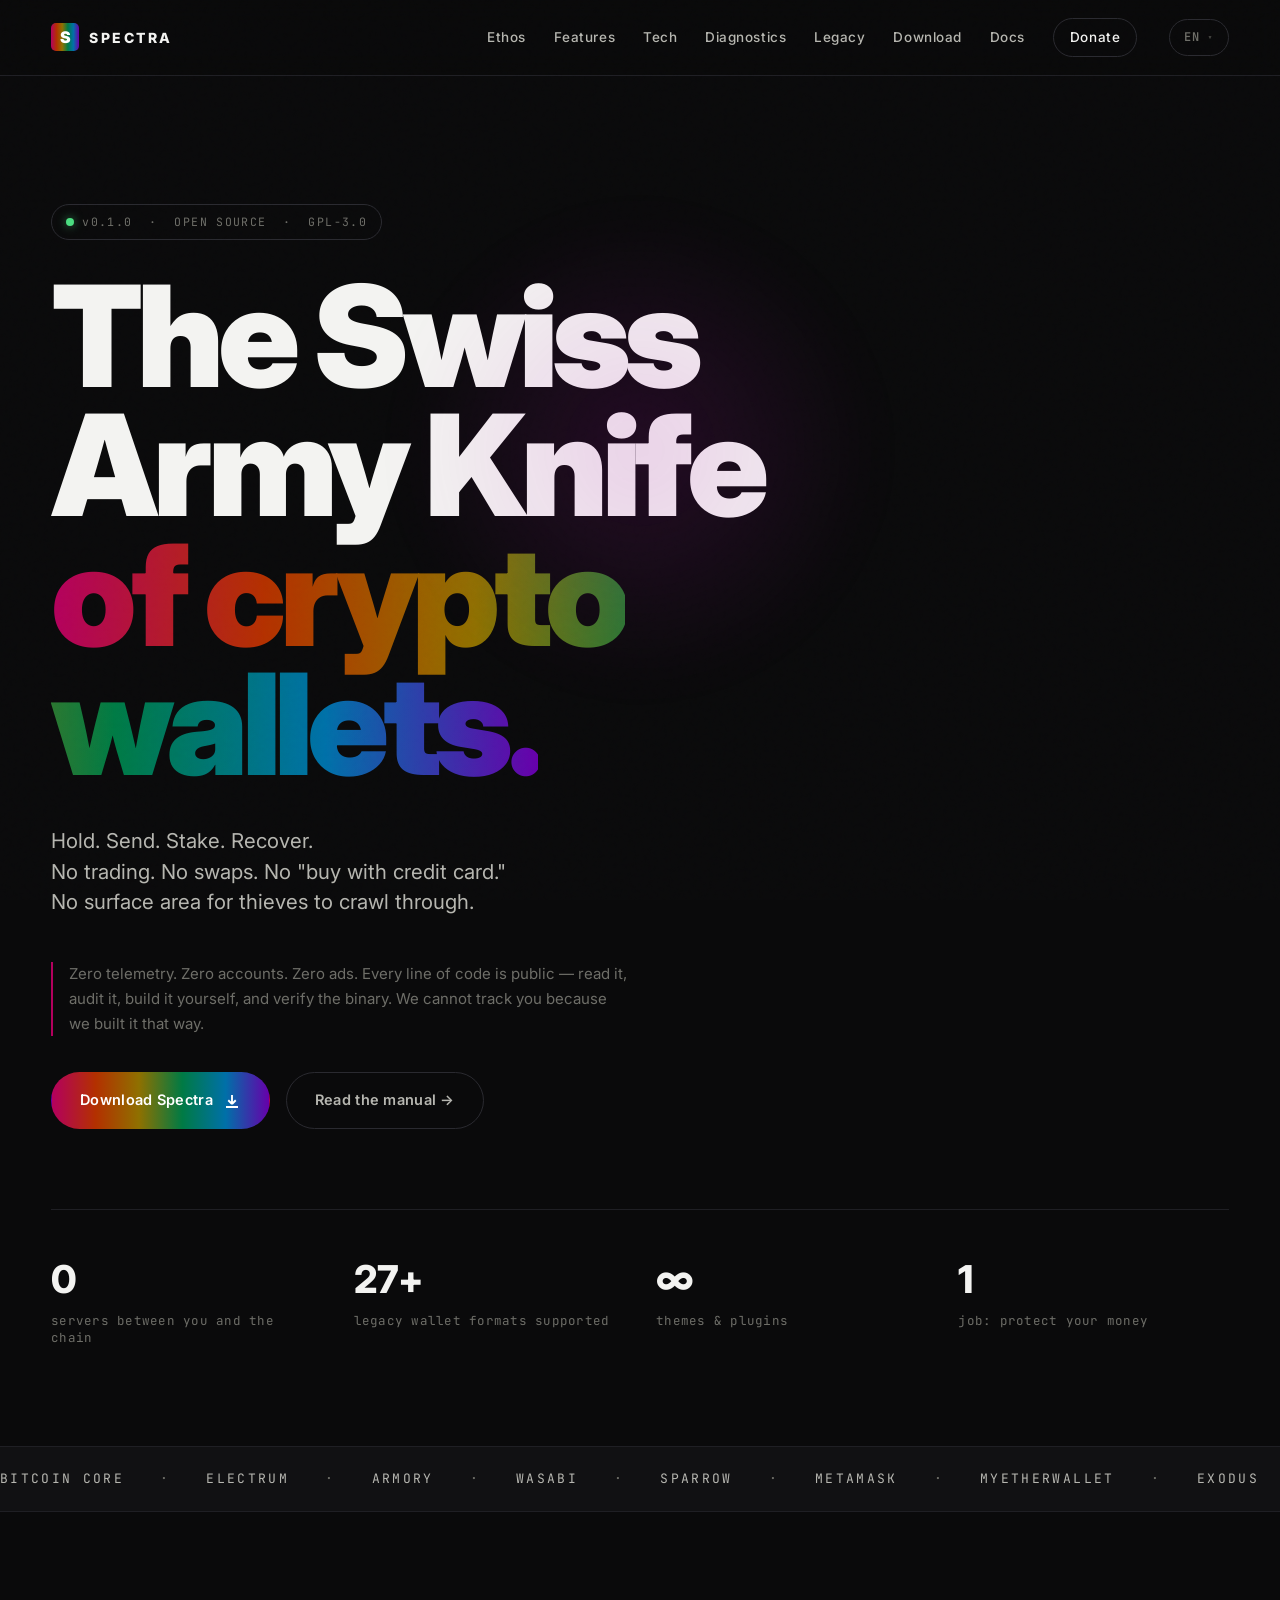
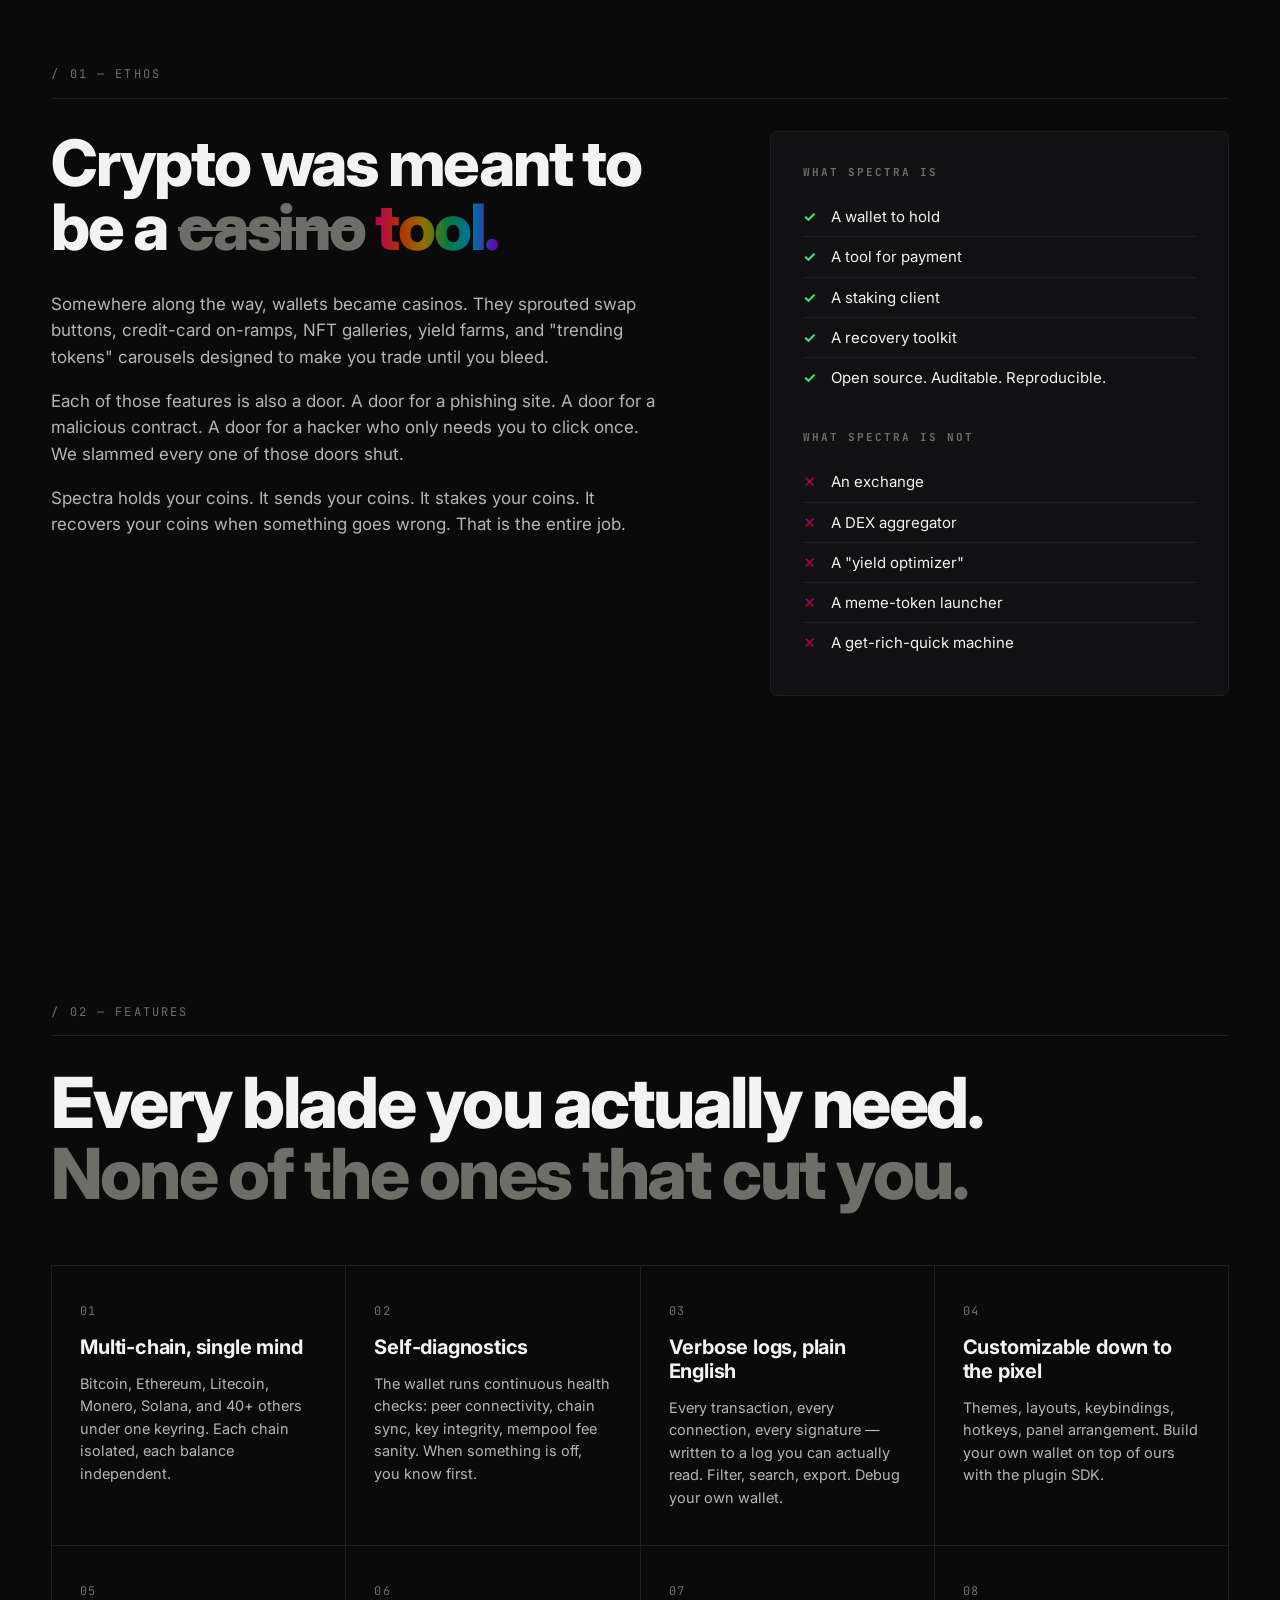
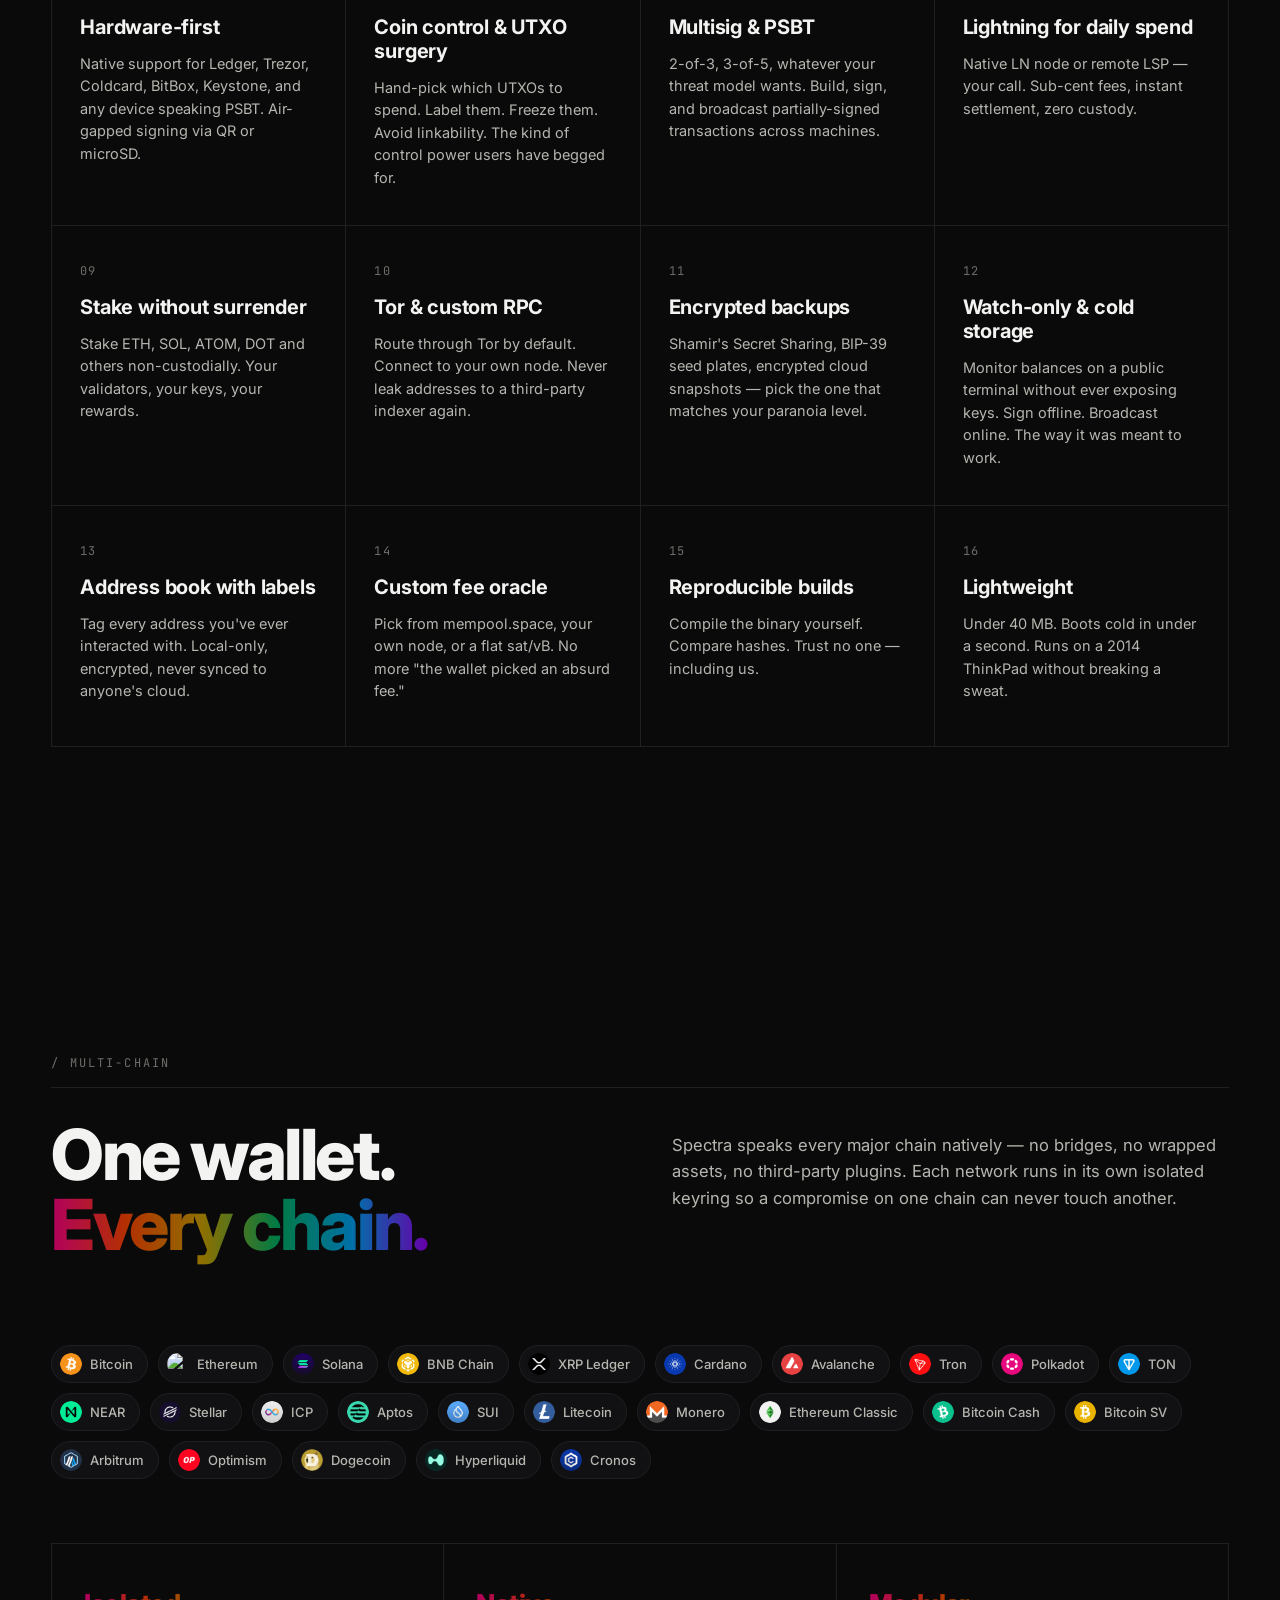
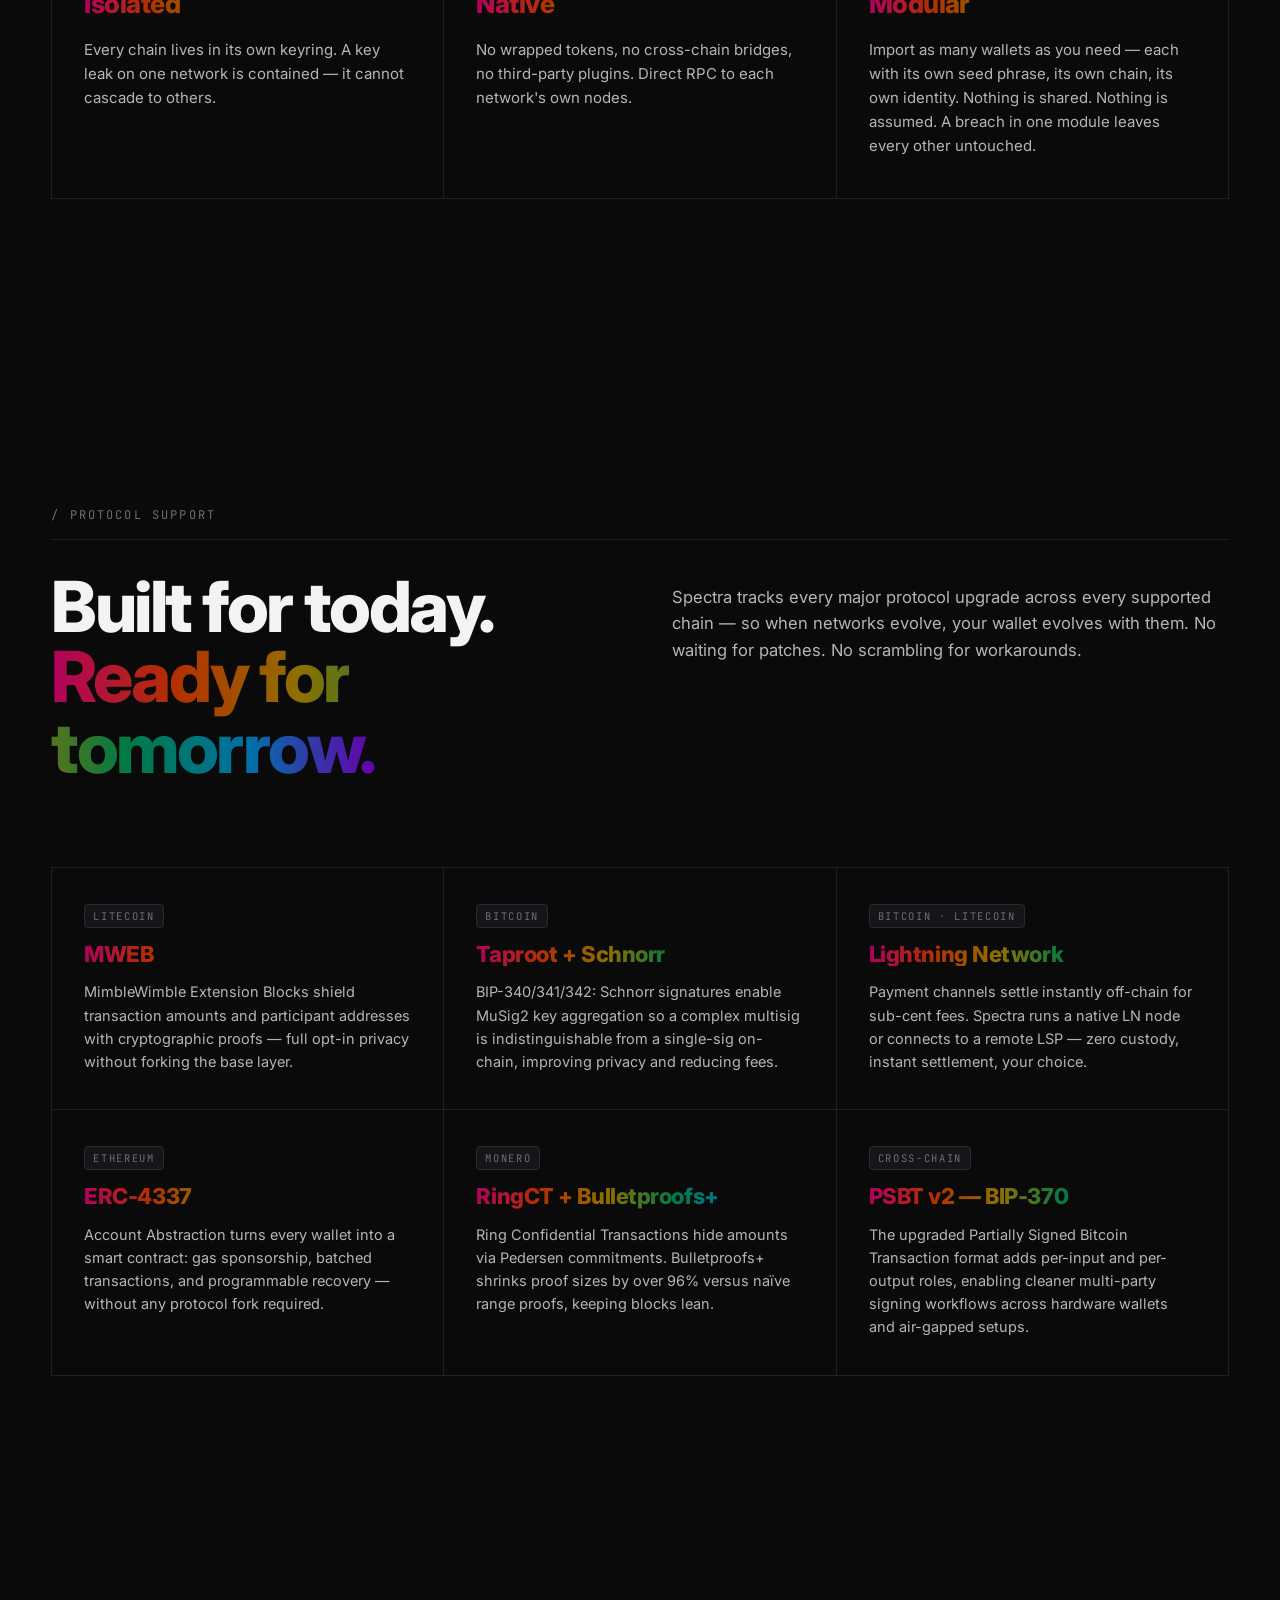
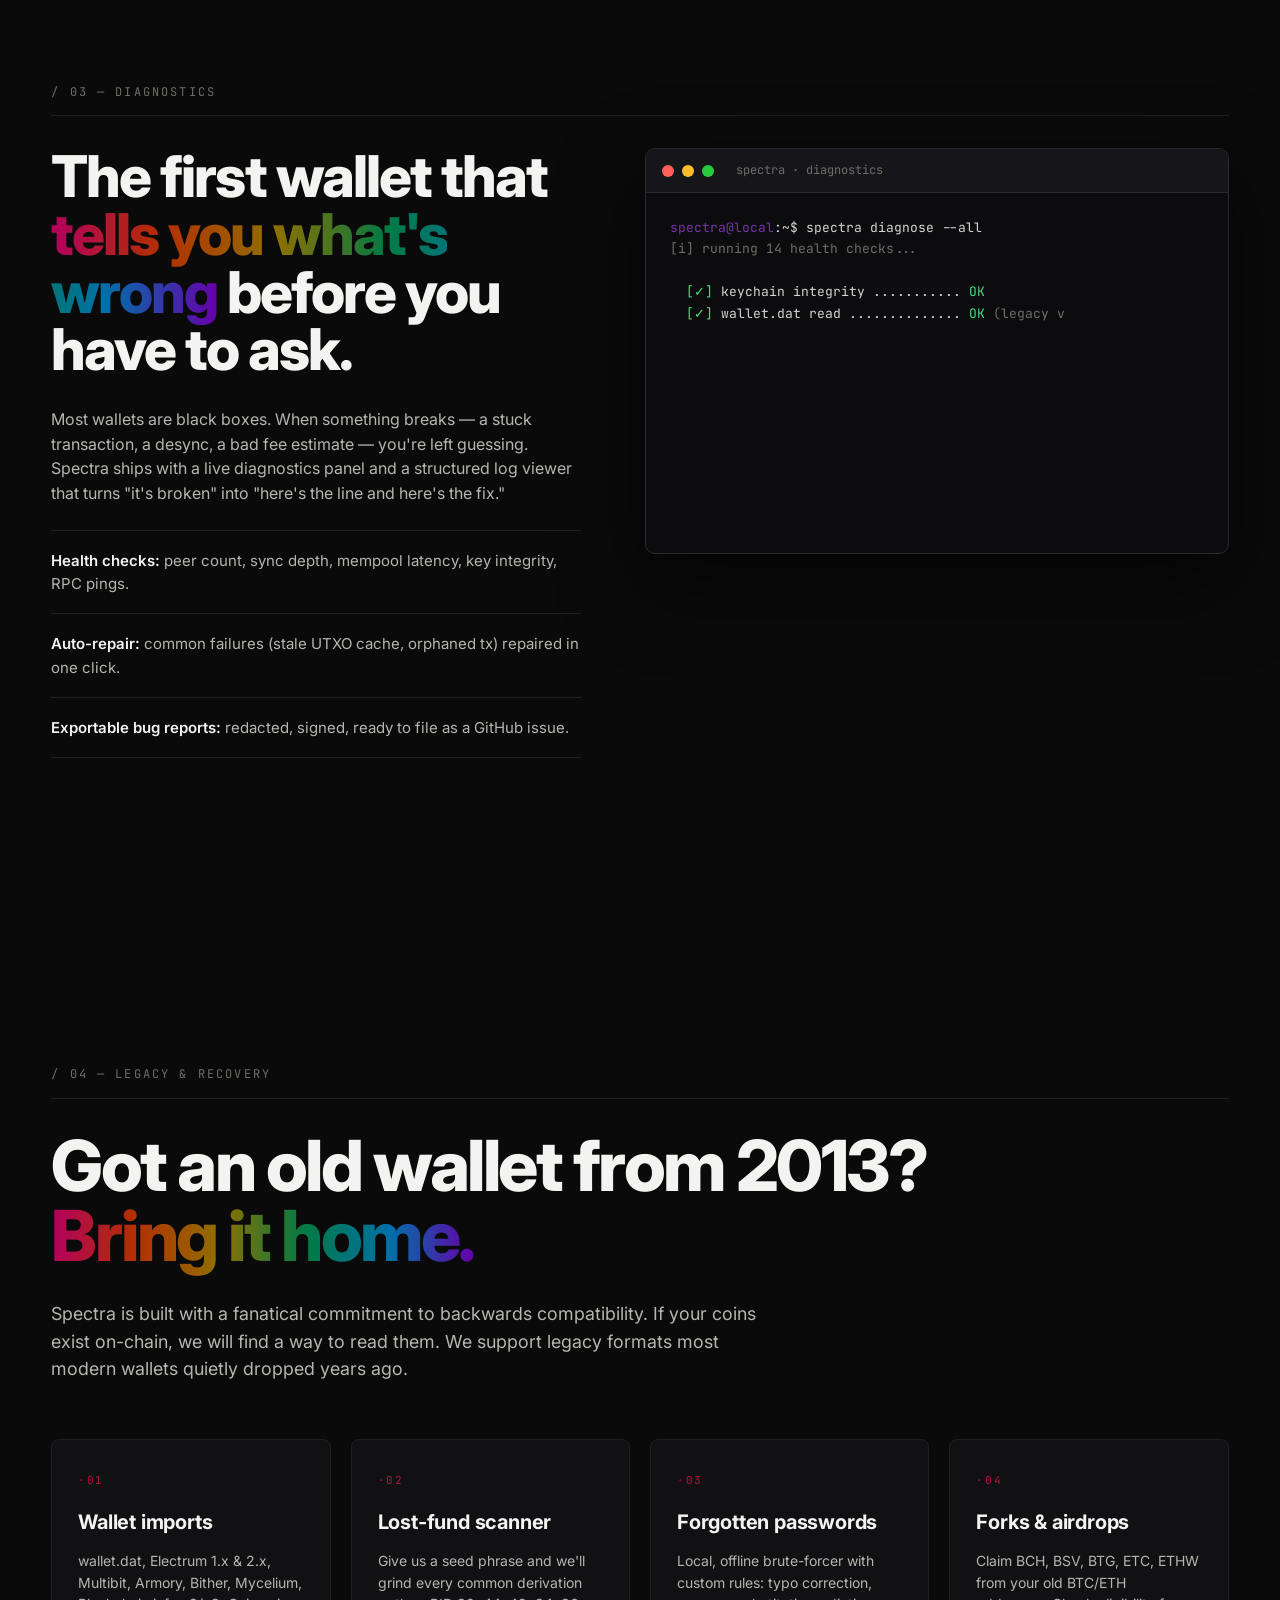
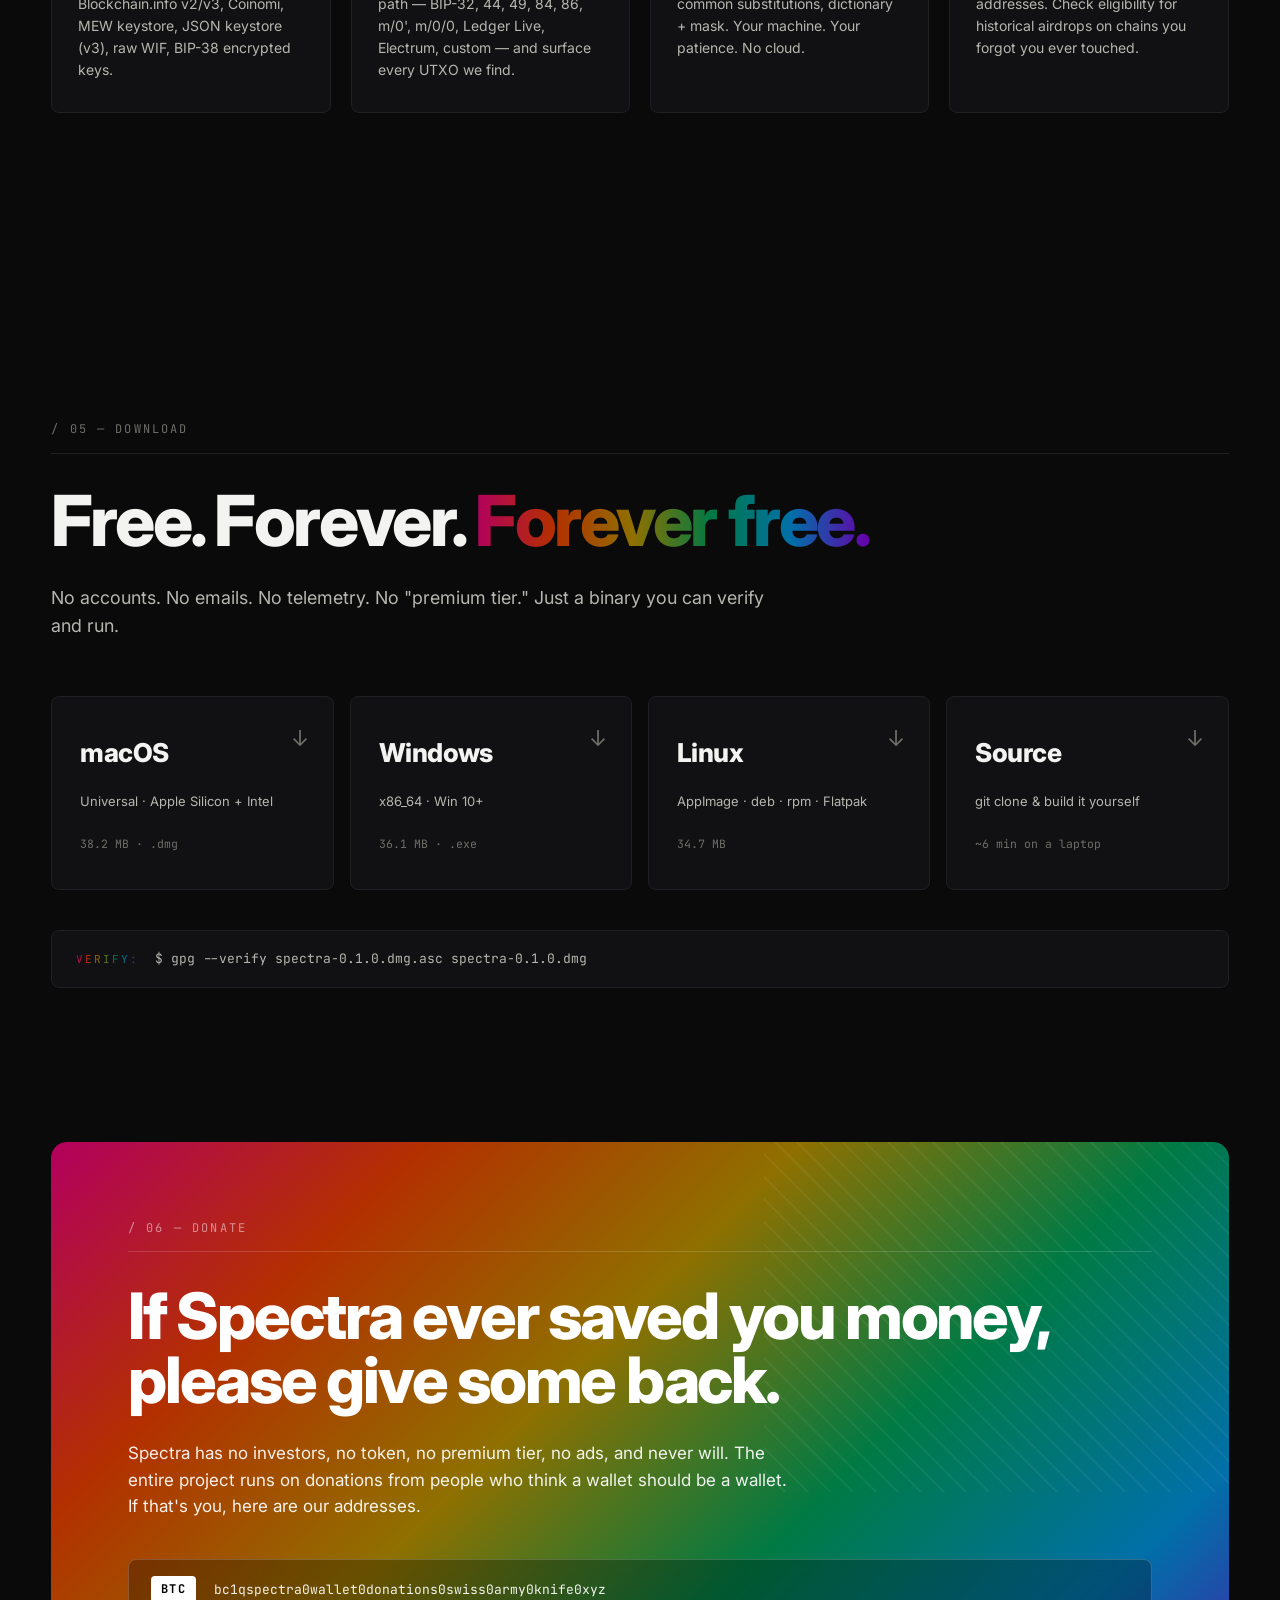
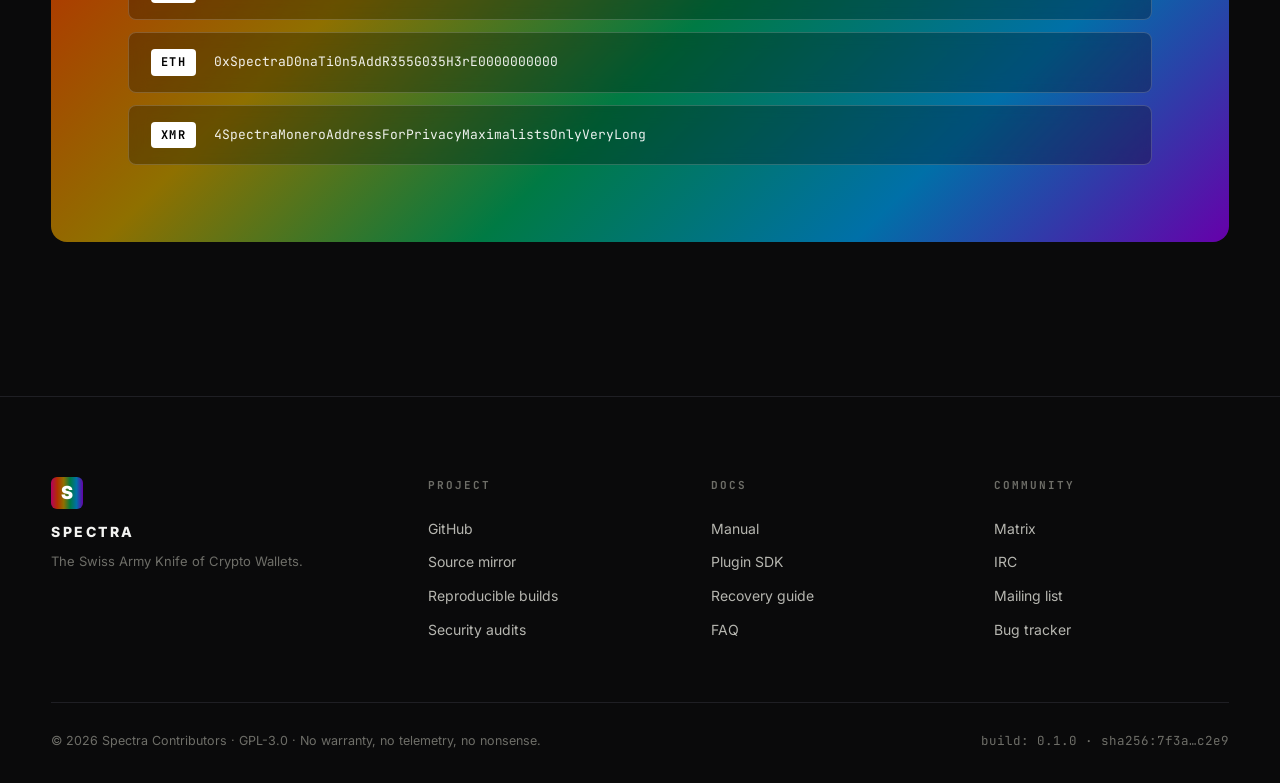
==== commit af6d0f7b: "Beta Commit 4" ====
--- a/index.html
+++ b/index.html
@@ -27,6 +27,7 @@
       <a href="#diagnostics" data-i18n="nav-diagnostics">Diagnostics</a>
       <a href="#legacy"      data-i18n="nav-legacy">Legacy</a>
       <a href="#download"    data-i18n="nav-download">Download</a>
+      <a href="/docs" data-i18n="nav-docs">Docs</a>
       <a href="#donate" class="nav-cta" data-i18n="nav-donate">Donate</a>
       <div class="lang-picker" id="langPicker">
         <button class="lang-toggle" id="langToggle" aria-expanded="false" aria-label="Select language">
@@ -482,10 +483,10 @@
       </div>
       <div>
         <h4 data-i18n="footer-h4-docs">Docs</h4>
-        <a href="#" data-i18n="footer-manual">Manual</a>
-        <a href="#">Plugin SDK</a>
-        <a href="#" data-i18n="footer-recovery">Recovery guide</a>
-        <a href="#">FAQ</a>
+        <a href="/docs" data-i18n="footer-manual">Manual</a>
+        <a href="/docs">Plugin SDK</a>
+        <a href="/docs" data-i18n="footer-recovery">Recovery guide</a>
+        <a href="/docs">FAQ</a>
       </div>
       <div>
         <h4 data-i18n="footer-h4-community">Community</h4>
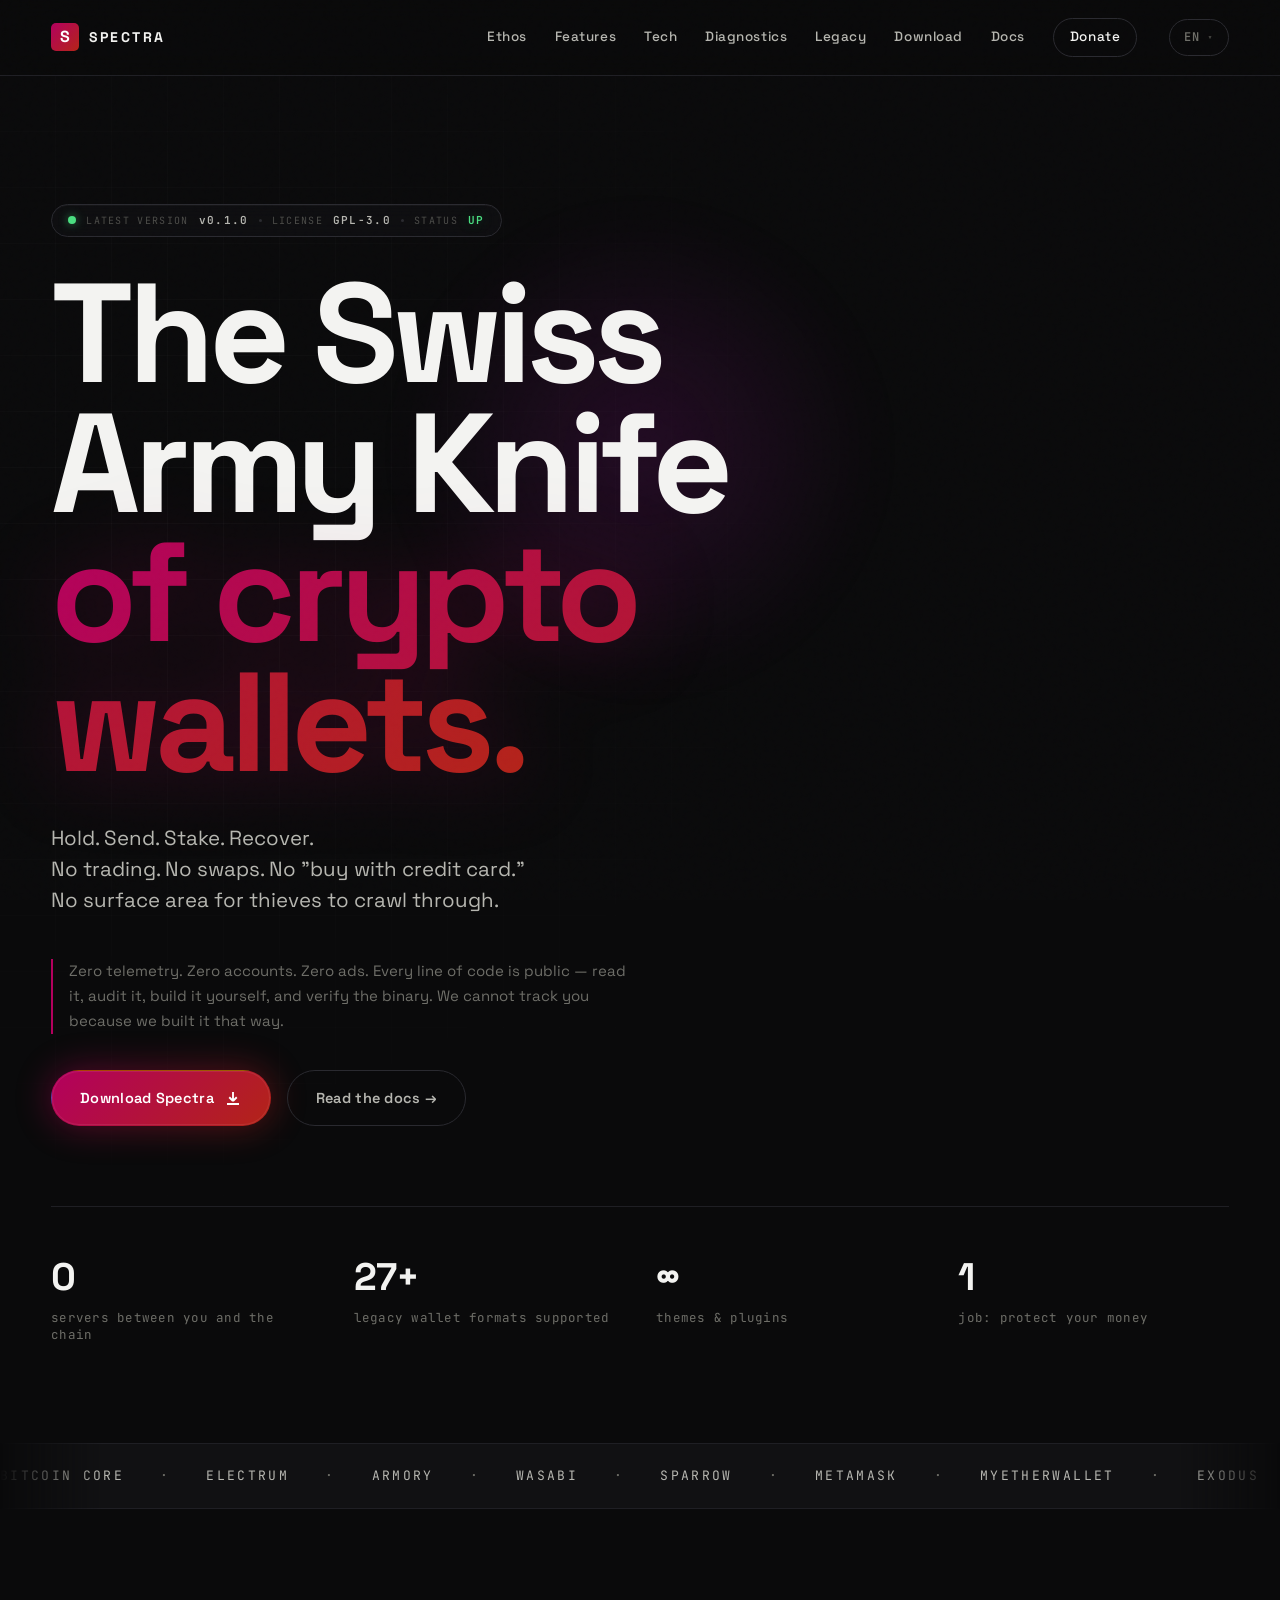
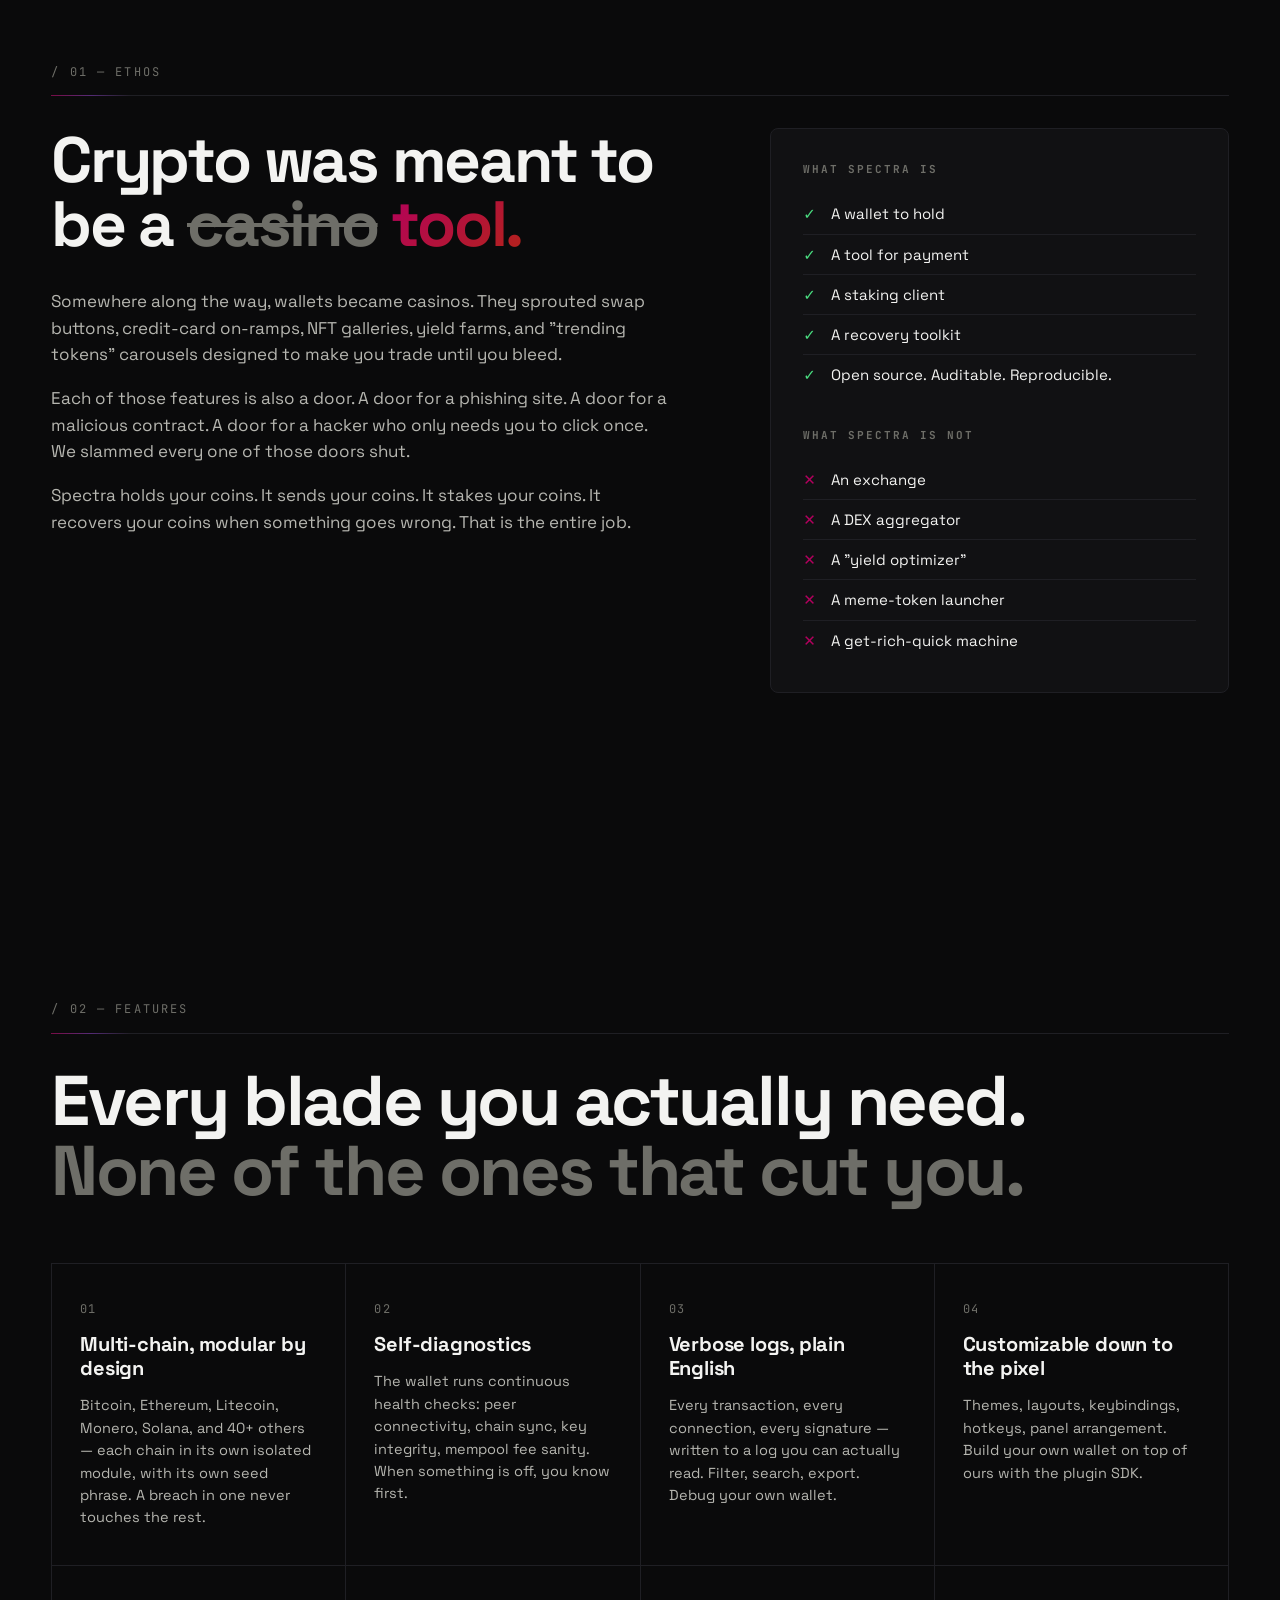
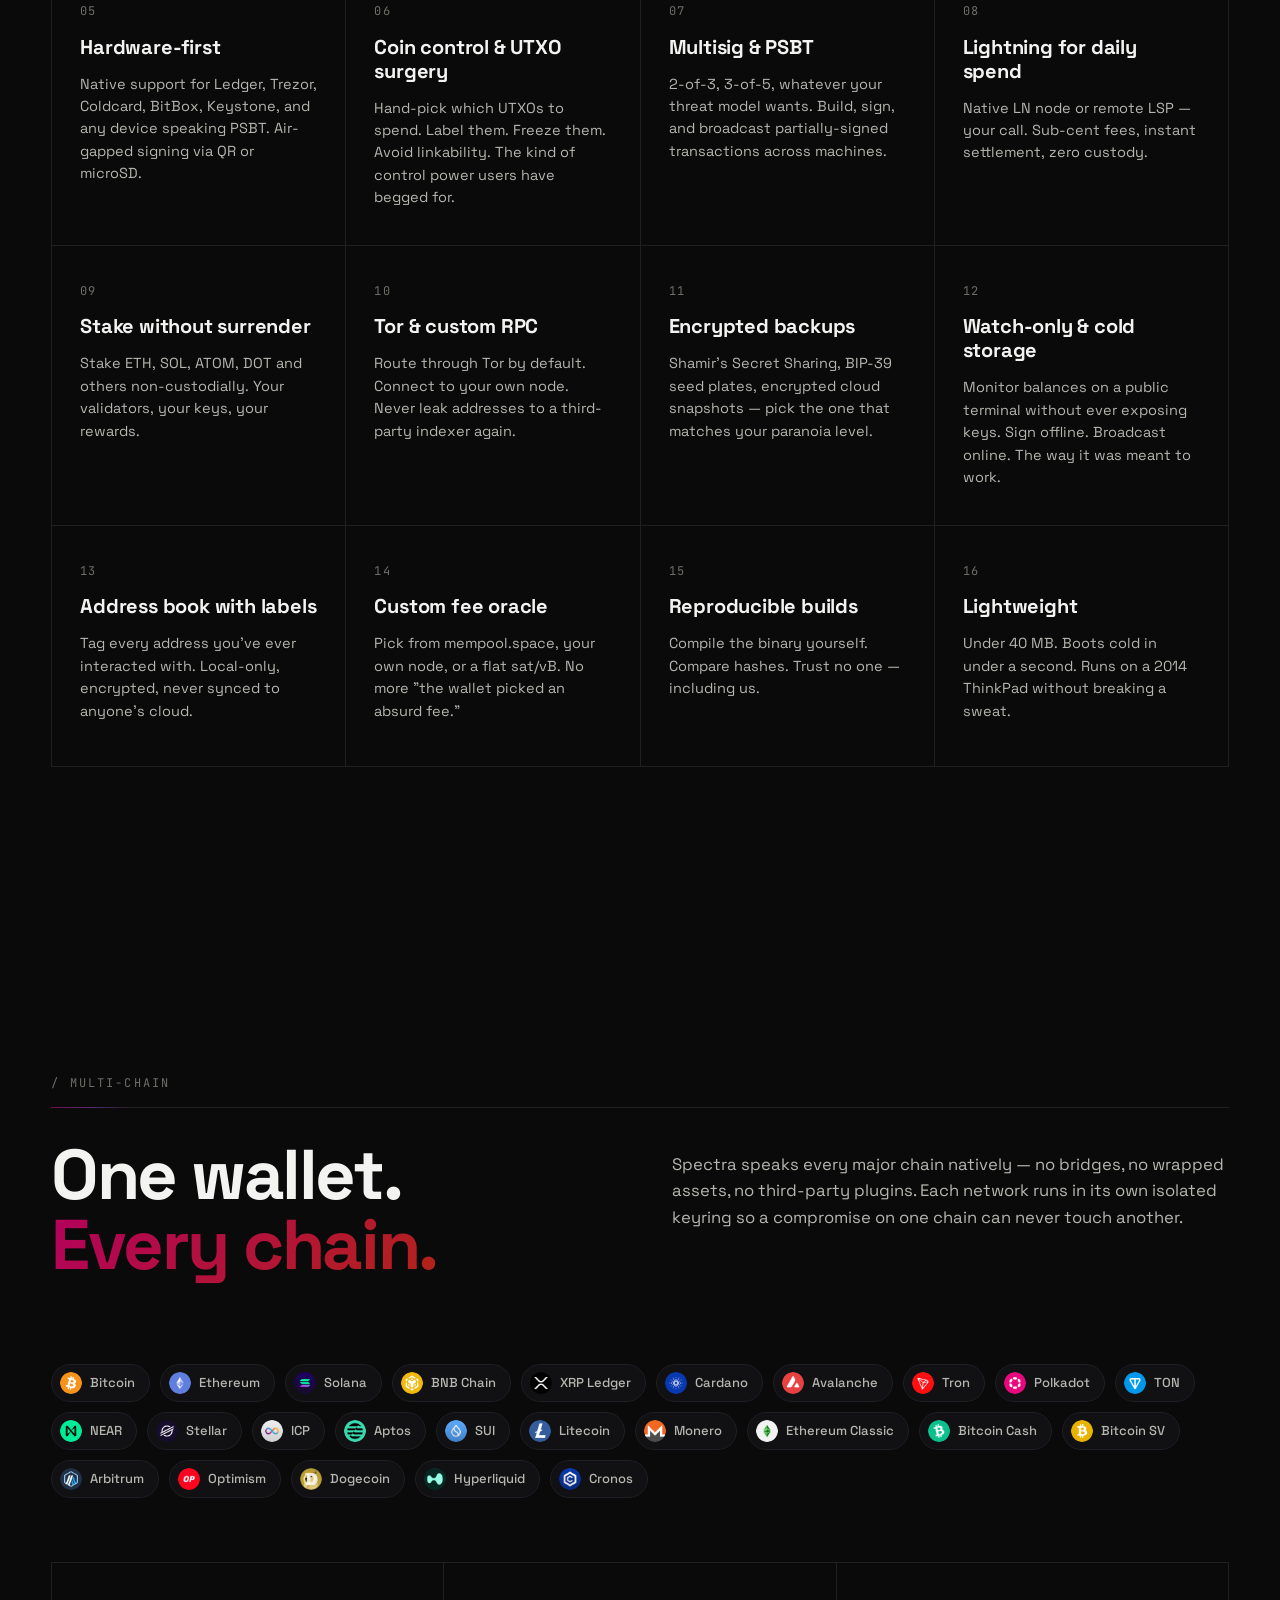
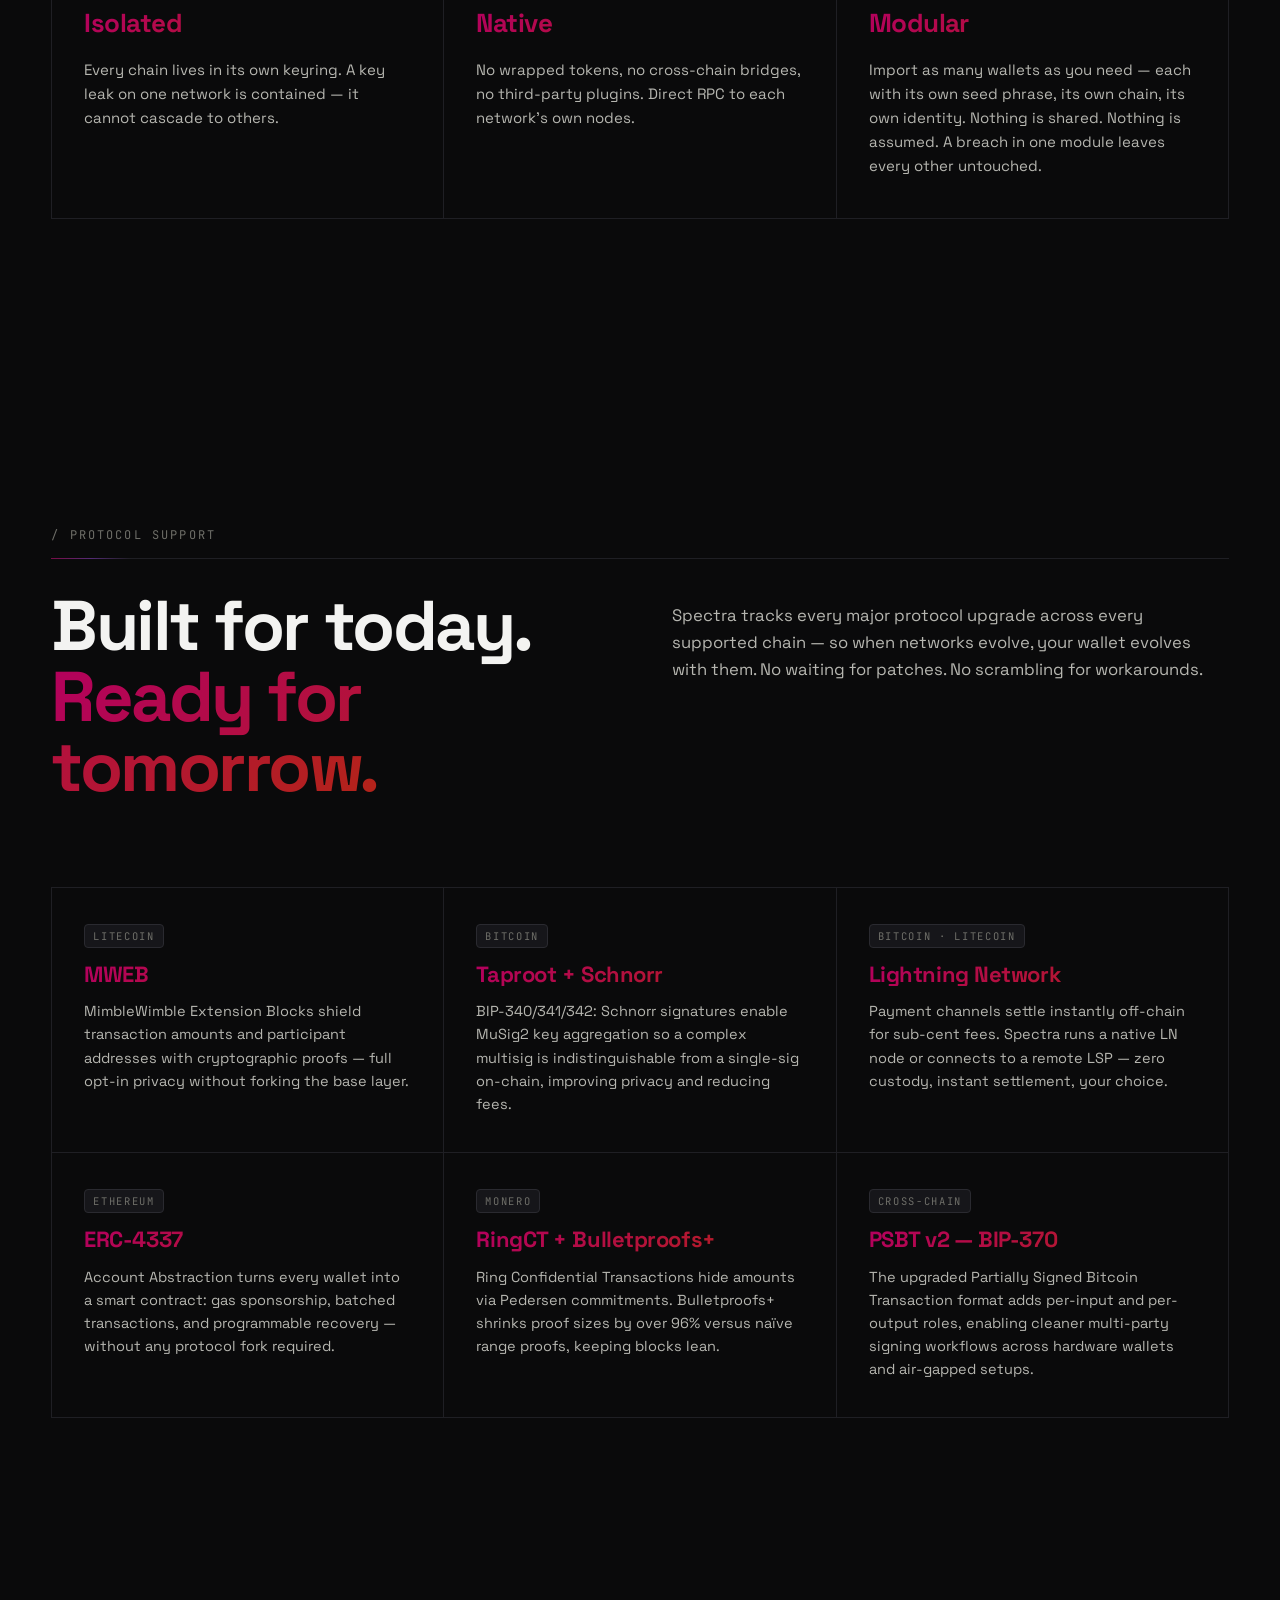
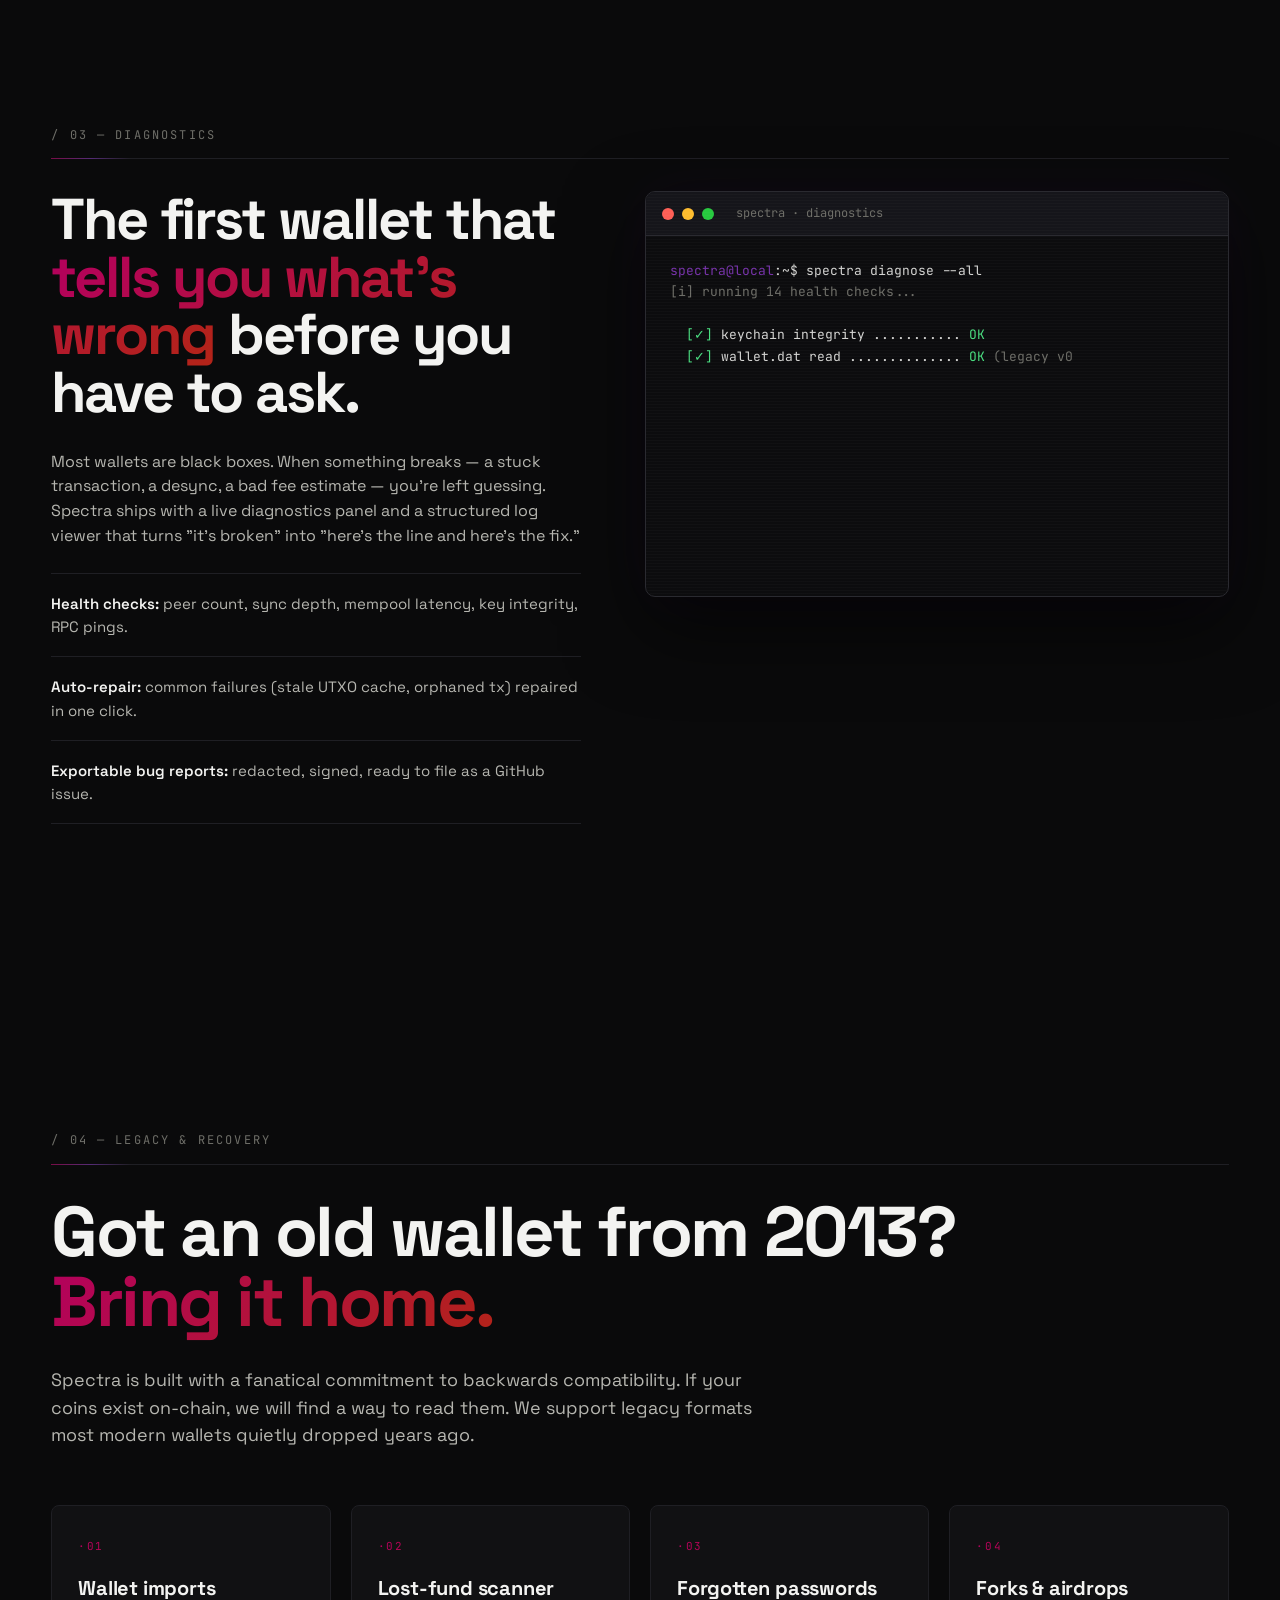
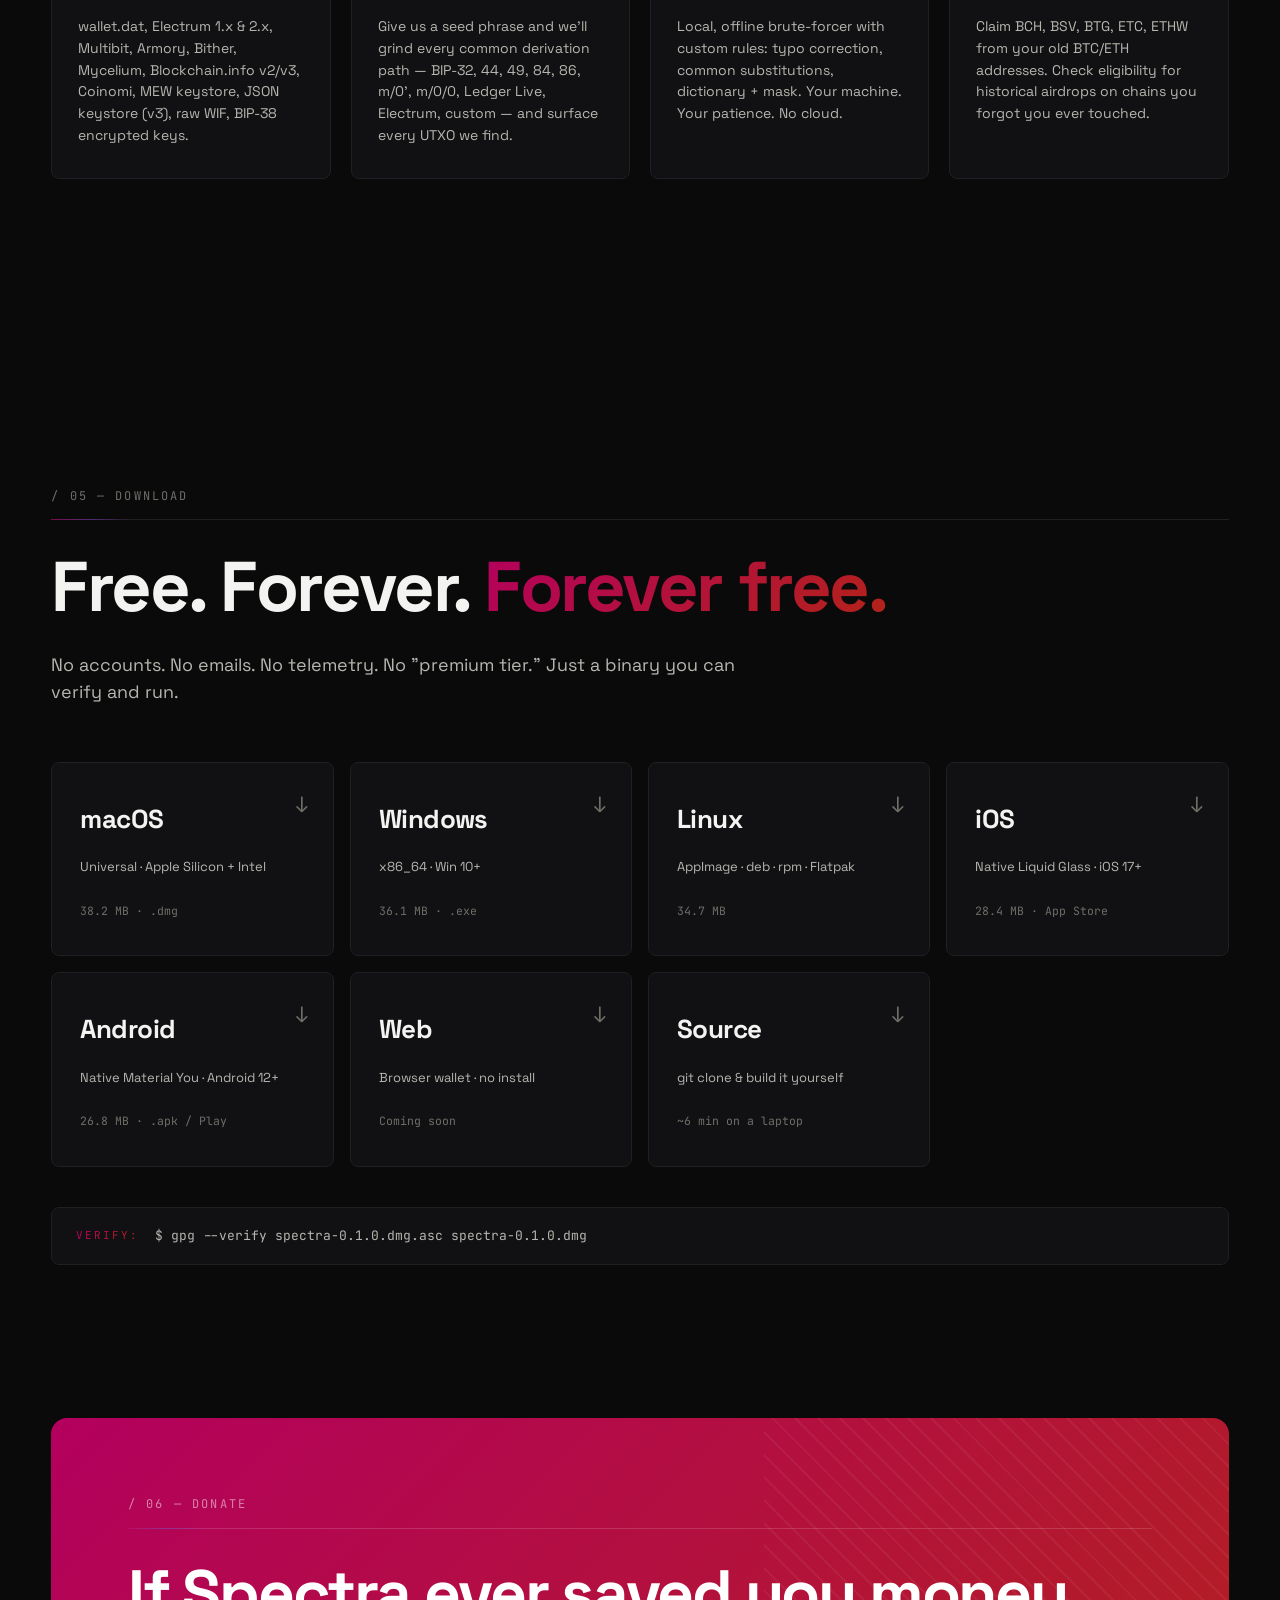
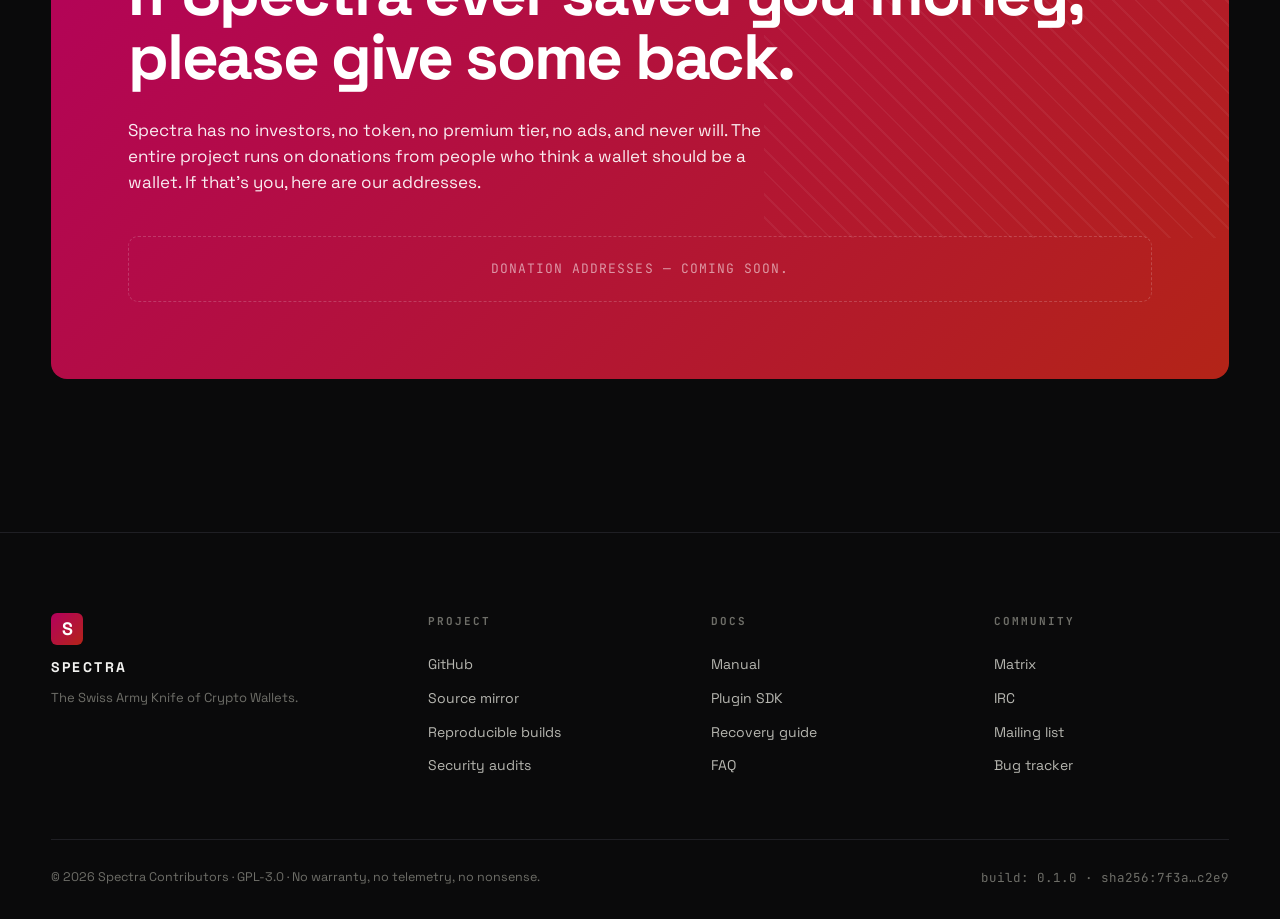
==== commit 33258859: "Beta Commit 5" ====
--- a/index.html
+++ b/index.html
@@ -7,10 +7,11 @@
   <meta name="description" content="Spectra is a minimalist, open-source crypto wallet. Hold, send, stake. No trading. No DeFi. No bullshit. Just a tool that does its job." />
   <link rel="preconnect" href="https://fonts.googleapis.com" />
   <link rel="preconnect" href="https://fonts.gstatic.com" crossorigin />
-  <link href="https://fonts.googleapis.com/css2?family=Inter:wght@400;500;600;700;800;900&family=JetBrains+Mono:wght@400;500;700&display=swap" rel="stylesheet" />
+  <link href="https://fonts.googleapis.com/css2?family=Space+Grotesk:wght@400;500;600;700&family=JetBrains+Mono:wght@400;500;700&display=swap" rel="stylesheet" />
   <link rel="stylesheet" href="styles.css" />
 </head>
 <body>
+  <div class="crypto-bg" aria-hidden="true"></div>
   <div class="grain"></div>
   <div class="cursor-glow" id="cursorGlow"></div>
 
@@ -27,7 +28,7 @@
       <a href="#diagnostics" data-i18n="nav-diagnostics">Diagnostics</a>
       <a href="#legacy"      data-i18n="nav-legacy">Legacy</a>
       <a href="#download"    data-i18n="nav-download">Download</a>
-      <a href="/docs" data-i18n="nav-docs">Docs</a>
+      <a href="docs/" data-i18n="nav-docs">Docs</a>
       <a href="#donate" class="nav-cta" data-i18n="nav-donate">Donate</a>
       <div class="lang-picker" id="langPicker">
         <button class="lang-toggle" id="langToggle" aria-expanded="false" aria-label="Select language">
@@ -48,7 +49,15 @@
   <!-- ===== HERO ===== -->
   <section class="hero" id="top">
     <div class="hero-meta">
-      <span class="dot"></span> v0.1.0 &nbsp;·&nbsp; OPEN SOURCE &nbsp;·&nbsp; GPL-3.0
+      <span class="dot"></span>
+      <span class="hm-label">LATEST VERSION</span>
+      <span class="hm-val">v0.1.0</span>
+      <span class="hm-sep"></span>
+      <span class="hm-label">LICENSE</span>
+      <span class="hm-val">GPL-3.0</span>
+      <span class="hm-sep"></span>
+      <span class="hm-label">STATUS</span>
+      <span class="hm-val hm-val--ok" id="hm-status">UP</span>
     </div>
     <h1 class="hero-title" data-i18n-html="hero-title">
       The Swiss<br/>
@@ -69,7 +78,7 @@
         <span data-i18n="hero-btn-download">Download Spectra</span>
         <svg viewBox="0 0 24 24" width="18" height="18" fill="none" stroke="currentColor" stroke-width="2.5"><path d="M12 4v12m0 0l-5-5m5 5l5-5M4 20h16"/></svg>
       </a>
-      <a href="#features" class="btn btn-ghost" data-i18n="hero-btn-manual">Read the manual →</a>
+      <a href="docs/" class="btn btn-ghost" data-i18n="hero-btn-manual">Read the docs →</a>
     </div>
 
     <div class="hero-stats">
@@ -160,8 +169,8 @@
     <div class="feature-grid">
       <article class="feature">
         <div class="feature-num">01</div>
-        <h3 data-i18n="f01-h">Multi-chain, single mind</h3>
-        <p data-i18n="f01-p">Bitcoin, Ethereum, Litecoin, Monero, Solana, and 40+ others under one keyring. Each chain isolated, each balance independent.</p>
+        <h3 data-i18n="f01-h">Multi-chain, modular by design</h3>
+        <p data-i18n="f01-p">Bitcoin, Ethereum, Litecoin, Monero, Solana, and 40+ others — each chain in its own isolated module, with its own seed phrase. A breach in one never touches the rest.</p>
       </article>
       <article class="feature">
         <div class="feature-num">02</div>
@@ -425,6 +434,21 @@
         <div class="dl-meta" data-i18n="dl-lin-meta">AppImage · deb · rpm · Flatpak</div>
         <div class="dl-size">34.7 MB</div>
       </a>
+      <a class="dl-card" href="#">
+        <div class="dl-os">iOS</div>
+        <div class="dl-meta" data-i18n="dl-ios-meta">Native Liquid Glass · iOS 17+</div>
+        <div class="dl-size">28.4 MB · App Store</div>
+      </a>
+      <a class="dl-card" href="#">
+        <div class="dl-os">Android</div>
+        <div class="dl-meta" data-i18n="dl-and-meta">Native Material You · Android 12+</div>
+        <div class="dl-size">26.8 MB · .apk / Play</div>
+      </a>
+      <a class="dl-card" href="web/">
+        <div class="dl-os">Web</div>
+        <div class="dl-meta" data-i18n="dl-web-meta">Browser wallet · no install</div>
+        <div class="dl-size" data-i18n="dl-web-size">Coming soon</div>
+      </a>
       <a class="dl-card" href="https://github.com/Sheny6n/SpectraWallet" target="_blank" rel="noopener noreferrer">
         <div class="dl-os">Source</div>
         <div class="dl-meta" data-i18n="dl-src-meta">git clone &amp; build it yourself</div>
@@ -449,20 +473,7 @@
         be a wallet. If that's you, here are our addresses.
       </p>
 
-      <div class="donate-addresses">
-        <div class="addr">
-          <span class="addr-label">BTC</span>
-          <code>bc1qspectra0wallet0donations0swiss0army0knife0xyz</code>
-        </div>
-        <div class="addr">
-          <span class="addr-label">ETH</span>
-          <code>0xSpectraD0naTi0n5AddR355G035H3rE0000000000</code>
-        </div>
-        <div class="addr">
-          <span class="addr-label">XMR</span>
-          <code>4SpectraMoneroAddressForPrivacyMaximalistsOnlyVeryLong</code>
-        </div>
-      </div>
+      <div class="donate-soon" data-i18n="donate-soon">Donation addresses — coming soon.</div>
     </div>
   </section>
 
@@ -483,17 +494,17 @@
       </div>
       <div>
         <h4 data-i18n="footer-h4-docs">Docs</h4>
-        <a href="/docs" data-i18n="footer-manual">Manual</a>
-        <a href="/docs">Plugin SDK</a>
-        <a href="/docs" data-i18n="footer-recovery">Recovery guide</a>
-        <a href="/docs">FAQ</a>
+        <a href="docs/" data-i18n="footer-manual">Manual</a>
+        <a href="docs/">Plugin SDK</a>
+        <a href="docs/" data-i18n="footer-recovery">Recovery guide</a>
+        <a href="docs/">FAQ</a>
       </div>
       <div>
         <h4 data-i18n="footer-h4-community">Community</h4>
         <a href="#">Matrix</a>
         <a href="#">IRC</a>
         <a href="#" data-i18n="footer-mailing">Mailing list</a>
-        <a href="#" data-i18n="footer-bugs">Bug tracker</a>
+        <a href="bug/" data-i18n="footer-bugs">Bug tracker</a>
       </div>
     </div>
     <div class="footer-bottom">
--- a/styles.css
+++ b/styles.css
@@ -14,7 +14,7 @@
   --fg-3: #6e6e68;
   --green: #4ade80;
   --yellow: #facc15;
-  --serif: 'Inter', system-ui, -apple-system, sans-serif;
+  --serif: 'Space Grotesk', system-ui, -apple-system, sans-serif;
   --mono: 'JetBrains Mono', ui-monospace, 'SF Mono', Menlo, monospace;
   --max: 1280px;
   --pad: clamp(20px, 4vw, 64px);
@@ -33,6 +33,60 @@
 * { box-sizing: border-box; margin: 0; padding: 0; }
 
 html { scroll-behavior: smooth; }
+
+/* ============================================================
+   Crypto-icon background grid with cursor bulge
+   ============================================================ */
+.crypto-bg {
+  position: fixed;
+  inset: 0;
+  z-index: 0;
+  pointer-events: none;
+  overflow: hidden;
+  --mx: 50vw;
+  --my: 50vh;
+}
+.crypto-bg::before {
+  content: "";
+  position: absolute;
+  inset: 0;
+  background: radial-gradient(
+    420px circle at var(--mx) var(--my),
+    rgba(255,255,255,0.035),
+    transparent 70%
+  );
+  transition: background .2s ease;
+}
+.crypto-cell {
+  position: absolute;
+  width: 36px;
+  height: 36px;
+  display: flex;
+  align-items: center;
+  justify-content: center;
+  transition: transform .6s cubic-bezier(0.2, 0.9, 0.2, 1),
+              opacity .5s ease,
+              filter .5s ease;
+  will-change: transform, opacity;
+  opacity: 0.09;
+  filter: grayscale(1) brightness(0.85) blur(0.4px);
+  animation: cell-drift 14s ease-in-out infinite;
+}
+.crypto-cell img {
+  width: 28px;
+  height: 28px;
+  display: block;
+  pointer-events: none;
+  user-select: none;
+}
+@keyframes cell-drift {
+  0%, 100% { transform: translate(0, 0); }
+  50%      { transform: translate(var(--dx, 0px), var(--dy, 0px)); }
+}
+body > main, body > nav, body > footer, body > section, body > .lang-switcher {
+  position: relative;
+  z-index: 1;
+}
 
 body {
   background: var(--bg);
@@ -87,7 +141,9 @@
   align-items: center;
   justify-content: center;
   width: 28px; height: 28px;
-  background: var(--rainbow);
+  background: linear-gradient(135deg, #b3005e, #b33000, #8f7000, #007a44, #0070a8, #7733aa, #b3005e);
+  background-size: 800% 800%;
+  animation: spectrum-shift var(--spec-dur, 40s) cubic-bezier(0.65, 0.05, 0.35, 0.95) infinite var(--spec-delay, 0s);
   color: #fff;
   font-weight: 900;
   font-size: 16px;
@@ -147,7 +203,9 @@
   transition: all .2s ease;
 }
 .nav-cta:hover {
-  background: var(--rainbow);
+  background: linear-gradient(135deg, #b3005e, #b33000, #8f7000, #007a44, #0070a8, #7733aa, #b3005e);
+  background-size: 800% 800%;
+  animation: spectrum-shift var(--spec-dur, 40s) cubic-bezier(0.65, 0.05, 0.35, 0.95) infinite var(--spec-delay, 0s);
   border-color: transparent;
 }
 
@@ -225,7 +283,9 @@
 }
 .lang-option--active {
   color: var(--fg);
-  background: var(--rainbow);
+  background: linear-gradient(135deg, #b3005e, #b33000, #8f7000, #007a44, #0070a8, #7733aa, #b3005e);
+  background-size: 800% 800%;
+  animation: spectrum-shift var(--spec-dur, 40s) cubic-bezier(0.65, 0.05, 0.35, 0.95) infinite var(--spec-delay, 0s);
   -webkit-background-clip: text;
   background-clip: text;
   -webkit-text-fill-color: transparent;
@@ -241,19 +301,65 @@
   margin: 0 auto;
   position: relative;
 }
+/* techy grid backdrop on hero */
+.hero::before {
+  content: "";
+  position: absolute;
+  inset: 0;
+  background-image:
+    linear-gradient(rgba(255,255,255,0.025) 1px, transparent 1px),
+    linear-gradient(90deg, rgba(255,255,255,0.025) 1px, transparent 1px);
+  background-size: 56px 56px;
+  background-position: -1px -1px;
+  -webkit-mask-image: radial-gradient(ellipse 80% 80% at 15% 30%, black 0%, transparent 75%);
+          mask-image: radial-gradient(ellipse 80% 80% at 15% 30%, black 0%, transparent 75%);
+  pointer-events: none;
+  z-index: 0;
+}
+.hero > * { position: relative; z-index: 1; }
 
 .hero-meta {
   display: inline-flex;
   align-items: center;
-  gap: 8px;
-  font-family: var(--mono);
-  font-size: 11.5px;
+  gap: 10px;
+  font-family: var(--mono);
+  font-size: 11px;
   color: var(--fg-3);
   letter-spacing: 0.12em;
-  padding: 8px 14px;
+  padding: 7px 16px;
+  background: rgba(17,17,19,0.7);
+  backdrop-filter: blur(8px);
+  -webkit-backdrop-filter: blur(8px);
   border: 1px solid var(--line-2);
   border-radius: 999px;
   margin-bottom: 32px;
+  box-shadow: 0 1px 0 rgba(255,255,255,0.03) inset;
+}
+.hm-label {
+  color: var(--fg-3);
+  opacity: 0.65;
+  font-size: 10px;
+}
+.hm-val {
+  color: var(--fg-2);
+  font-weight: 600;
+}
+.hm-val--ok {
+  color: var(--green);
+  text-shadow: 0 0 12px rgba(74,222,128,0.35);
+}
+.hm-val--down {
+  color: #f87171;
+  text-shadow: 0 0 12px rgba(248,113,113,0.35);
+}
+.hero-meta.is-down .dot {
+  background: #f87171;
+  box-shadow: 0 0 10px rgba(248,113,113,.6);
+}
+.hm-sep {
+  width: 3px; height: 3px;
+  border-radius: 50%;
+  background: var(--line-2);
 }
 
 .dot {
@@ -274,10 +380,15 @@
   letter-spacing: -0.045em;
   margin-bottom: 36px;
 }
+.hero-title .accent {
+  filter: drop-shadow(0 0 40px rgba(179,0,94,0.25));
+}
 
 /* Gradient text for .accent */
 .accent {
-  background: var(--rainbow);
+  background: linear-gradient(135deg, #b3005e, #b33000, #8f7000, #007a44, #0070a8, #7733aa, #b3005e);
+  background-size: 800% 800%;
+  animation: spectrum-shift var(--spec-dur, 40s) cubic-bezier(0.65, 0.05, 0.35, 0.95) infinite var(--spec-delay, 0s);
   -webkit-background-clip: text;
   background-clip: text;
   -webkit-text-fill-color: transparent;
@@ -324,23 +435,46 @@
   transition: all .25s ease;
 }
 .btn-primary {
-  background: var(--rainbow);
+  background: linear-gradient(135deg, #b3005e, #b33000, #8f7000, #007a44, #0070a8, #7733aa, #b3005e);
+  background-size: 800% 800%;
+  animation: spectrum-shift var(--spec-dur, 40s) cubic-bezier(0.65, 0.05, 0.35, 0.95) infinite var(--spec-delay, 0s);
   border-color: transparent;
   color: #fff;
+  position: relative;
+  box-shadow: 0 0 0 1px rgba(255,255,255,0.08) inset;
+}
+.btn-primary::before {
+  content: "";
+  position: absolute;
+  inset: -2px;
+  border-radius: inherit;
+  background: inherit;
+  background-size: 800% 800%;
+  animation: inherit;
+  filter: blur(18px);
+  opacity: 0.45;
+  z-index: -1;
+  transition: opacity .3s ease;
+}
+.btn-primary:hover::before { opacity: 0.7; }
+
+/* ============================================================
+   Shared spectrum animation — used by every spectrum-themed
+   surface and text gradient across the site. Each selector that
+   opts in sets its own animation-delay so the page is never all
+   one color at once.
+   ============================================================ */
+@keyframes spectrum-shift {
+  0%   { background-position:   0%  50%; }
+  20%  { background-position:  55%  15%; }
+  40%  { background-position: 100%  55%; }
+  60%  { background-position:  70%  95%; }
+  80%  { background-position:  20%  65%; }
+  100% { background-position:   0%  50%; }
 }
 .btn-primary:hover {
-  background: #fff;
-  border-color: #fff;
   transform: translateY(-2px);
-  /* Show rainbow gradient text on hover */
-  -webkit-background-clip: unset;
-  background-clip: unset;
-}
-.btn-primary:hover span {
-  background: var(--rainbow);
-  -webkit-background-clip: text;
-  background-clip: text;
-  -webkit-text-fill-color: transparent;
+  filter: brightness(1.08);
 }
 .btn-ghost {
   background: transparent;
@@ -385,6 +519,8 @@
   background: var(--bg-2);
   overflow: hidden;
   padding: 22px 0;
+  -webkit-mask-image: linear-gradient(90deg, transparent 0%, black 8%, black 92%, transparent 100%);
+          mask-image: linear-gradient(90deg, transparent 0%, black 8%, black 92%, transparent 100%);
 }
 .marquee-track {
   display: flex;
@@ -420,6 +556,17 @@
   margin-bottom: 32px;
   padding-bottom: 14px;
   border-bottom: 1px solid var(--line);
+  position: relative;
+}
+.section-label::after {
+  content: "";
+  position: absolute;
+  bottom: -1px;
+  left: 0;
+  width: 80px;
+  height: 1px;
+  background: linear-gradient(90deg, var(--s-pink), var(--s-violet), transparent);
+  opacity: 0.6;
 }
 .section-label.dark {
   color: rgba(255,255,255,.5);
@@ -525,10 +672,23 @@
   min-height: 240px;
   transition: background .25s ease;
   position: relative;
+  overflow: hidden;
+}
+.feature::before {
+  content: "";
+  position: absolute;
+  top: 0; left: 0; right: 0;
+  height: 1px;
+  background: linear-gradient(90deg, transparent, rgba(179,0,94,0.5), rgba(119,51,170,0.5), transparent);
+  opacity: 0;
+  transition: opacity .3s ease;
 }
 .feature:hover { background: var(--bg-2); }
+.feature:hover::before { opacity: 1; }
 .feature:hover .feature-num {
-  background: var(--rainbow);
+  background: linear-gradient(135deg, #b3005e, #b33000, #8f7000, #007a44, #0070a8, #7733aa, #b3005e);
+  background-size: 800% 800%;
+  animation: spectrum-shift var(--spec-dur, 40s) cubic-bezier(0.65, 0.05, 0.35, 0.95) infinite var(--spec-delay, 0s);
   -webkit-background-clip: text;
   background-clip: text;
   -webkit-text-fill-color: transparent;
@@ -594,7 +754,7 @@
   background: var(--bg-3);
   border-color: var(--line-2);
   transform: translateY(-2px);
-  box-shadow: 0 4px 16px rgba(0,0,0,.4);
+  box-shadow: 0 4px 16px rgba(0,0,0,.4), 0 0 24px rgba(119,51,170,0.08);
 }
 .mc-icon {
   width: 22px;
@@ -624,7 +784,9 @@
   font-size: 26px;
   font-weight: 800;
   letter-spacing: -0.02em;
-  background: var(--rainbow);
+  background: linear-gradient(135deg, #b3005e, #b33000, #8f7000, #007a44, #0070a8, #7733aa, #b3005e);
+  background-size: 800% 800%;
+  animation: spectrum-shift var(--spec-dur, 40s) cubic-bezier(0.65, 0.05, 0.35, 0.95) infinite var(--spec-delay, 0s);
   -webkit-background-clip: text;
   background-clip: text;
   -webkit-text-fill-color: transparent;
@@ -678,9 +840,25 @@
   border: 1px solid var(--line-2);
   border-radius: 10px;
   overflow: hidden;
+  position: relative;
   box-shadow:
     0 1px 0 rgba(255,255,255,0.04) inset,
-    0 30px 80px rgba(0,0,0,.6);
+    0 30px 80px rgba(0,0,0,.6),
+    0 0 60px rgba(119,51,170,0.08);
+}
+.terminal::after {
+  content: "";
+  position: absolute;
+  inset: 0;
+  background: repeating-linear-gradient(
+    180deg,
+    transparent 0px,
+    transparent 2px,
+    rgba(255,255,255,0.018) 2px,
+    rgba(255,255,255,0.018) 3px
+  );
+  pointer-events: none;
+  border-radius: inherit;
 }
 .terminal-bar {
   display: flex;
@@ -736,17 +914,32 @@
   border-radius: 8px;
   padding: 32px 26px;
   transition: all .25s ease;
+  position: relative;
+  overflow: hidden;
+}
+.legacy-card::before {
+  content: "";
+  position: absolute;
+  top: 0; left: 0; right: 0;
+  height: 1px;
+  background: linear-gradient(90deg, transparent, rgba(119,51,170,0.6), transparent);
+  opacity: 0;
+  transition: opacity .3s ease;
 }
 .legacy-card:hover {
-  box-shadow: 0 0 0 1px var(--s-violet), 0 8px 32px rgba(170,0,255,.12);
+  border-color: var(--line-2);
+  box-shadow: 0 12px 40px rgba(0,0,0,0.4), 0 0 32px rgba(119,51,170,0.08);
   transform: translateY(-4px);
 }
+.legacy-card:hover::before { opacity: 1; }
 .legacy-num {
   font-family: var(--mono);
   font-size: 11px;
   letter-spacing: 0.15em;
   margin-bottom: 18px;
-  background: var(--rainbow);
+  background: linear-gradient(135deg, #b3005e, #b33000, #8f7000, #007a44, #0070a8, #7733aa, #b3005e);
+  background-size: 800% 800%;
+  animation: spectrum-shift var(--spec-dur, 40s) cubic-bezier(0.65, 0.05, 0.35, 0.95) infinite var(--spec-delay, 0s);
   -webkit-background-clip: text;
   background-clip: text;
   -webkit-text-fill-color: transparent;
@@ -793,7 +986,9 @@
   transition: all .25s ease;
 }
 .dl-card:hover {
-  background: var(--rainbow-diag);
+  background: linear-gradient(135deg, #b3005e, #b33000, #8f7000, #007a44, #0070a8, #7733aa, #b3005e);
+  background-size: 800% 800%;
+  animation: spectrum-shift var(--spec-dur, 40s) cubic-bezier(0.65, 0.05, 0.35, 0.95) infinite var(--spec-delay, 0s);
   border-color: transparent;
   transform: translateY(-4px);
 }
@@ -835,7 +1030,9 @@
   font-family: var(--mono);
   font-size: 11px;
   letter-spacing: 0.18em;
-  background: var(--rainbow);
+  background: linear-gradient(135deg, #b3005e, #b33000, #8f7000, #007a44, #0070a8, #7733aa, #b3005e);
+  background-size: 800% 800%;
+  animation: spectrum-shift var(--spec-dur, 40s) cubic-bezier(0.65, 0.05, 0.35, 0.95) infinite var(--spec-delay, 0s);
   -webkit-background-clip: text;
   background-clip: text;
   -webkit-text-fill-color: transparent;
@@ -853,7 +1050,9 @@
   padding-top: 0;
 }
 .donate-card {
-  background: var(--rainbow-diag);
+  background: linear-gradient(135deg, #b3005e, #b33000, #8f7000, #007a44, #0070a8, #7733aa, #b3005e);
+  background-size: 800% 800%;
+  animation: spectrum-shift var(--spec-dur, 40s) cubic-bezier(0.65, 0.05, 0.35, 0.95) infinite var(--spec-delay, 0s);
   border-radius: 16px;
   padding: clamp(48px, 6vw, 80px);
   color: #fff;
@@ -893,6 +1092,18 @@
   color: rgba(255,255,255,.92);
 }
 
+.donate-soon {
+  margin-top: 8px;
+  padding: 22px 24px;
+  border: 1px dashed rgba(255,255,255,0.18);
+  border-radius: 10px;
+  font-family: var(--mono);
+  font-size: 13px;
+  letter-spacing: 0.08em;
+  text-transform: uppercase;
+  color: rgba(255,255,255,0.55);
+  text-align: center;
+}
 .donate-addresses {
   position: relative;
   display: flex;
@@ -968,7 +1179,9 @@
   transition: all .2s ease;
 }
 .footer a:hover {
-  background: var(--rainbow);
+  background: linear-gradient(135deg, #b3005e, #b33000, #8f7000, #007a44, #0070a8, #7733aa, #b3005e);
+  background-size: 800% 800%;
+  animation: spectrum-shift var(--spec-dur, 40s) cubic-bezier(0.65, 0.05, 0.35, 0.95) infinite var(--spec-delay, 0s);
   -webkit-background-clip: text;
   background-clip: text;
   -webkit-text-fill-color: transparent;
@@ -1017,8 +1230,20 @@
   flex-direction: column;
   gap: 14px;
   transition: background .2s ease;
+  position: relative;
+  overflow: hidden;
+}
+.proto-card::before {
+  content: "";
+  position: absolute;
+  top: 0; left: 0; right: 0;
+  height: 1px;
+  background: linear-gradient(90deg, transparent, rgba(0,112,168,0.5), rgba(119,51,170,0.5), transparent);
+  opacity: 0;
+  transition: opacity .3s ease;
 }
 .proto-card:hover { background: var(--bg-2); }
+.proto-card:hover::before { opacity: 1; }
 .proto-chain-tag {
   font-family: var(--mono);
   font-size: 10.5px;
@@ -1036,7 +1261,9 @@
   font-weight: 800;
   letter-spacing: -0.02em;
   line-height: 1.1;
-  background: var(--rainbow);
+  background: linear-gradient(135deg, #b3005e, #b33000, #8f7000, #007a44, #0070a8, #7733aa, #b3005e);
+  background-size: 800% 800%;
+  animation: spectrum-shift var(--spec-dur, 40s) cubic-bezier(0.65, 0.05, 0.35, 0.95) infinite var(--spec-delay, 0s);
   -webkit-background-clip: text;
   background-clip: text;
   -webkit-text-fill-color: transparent;
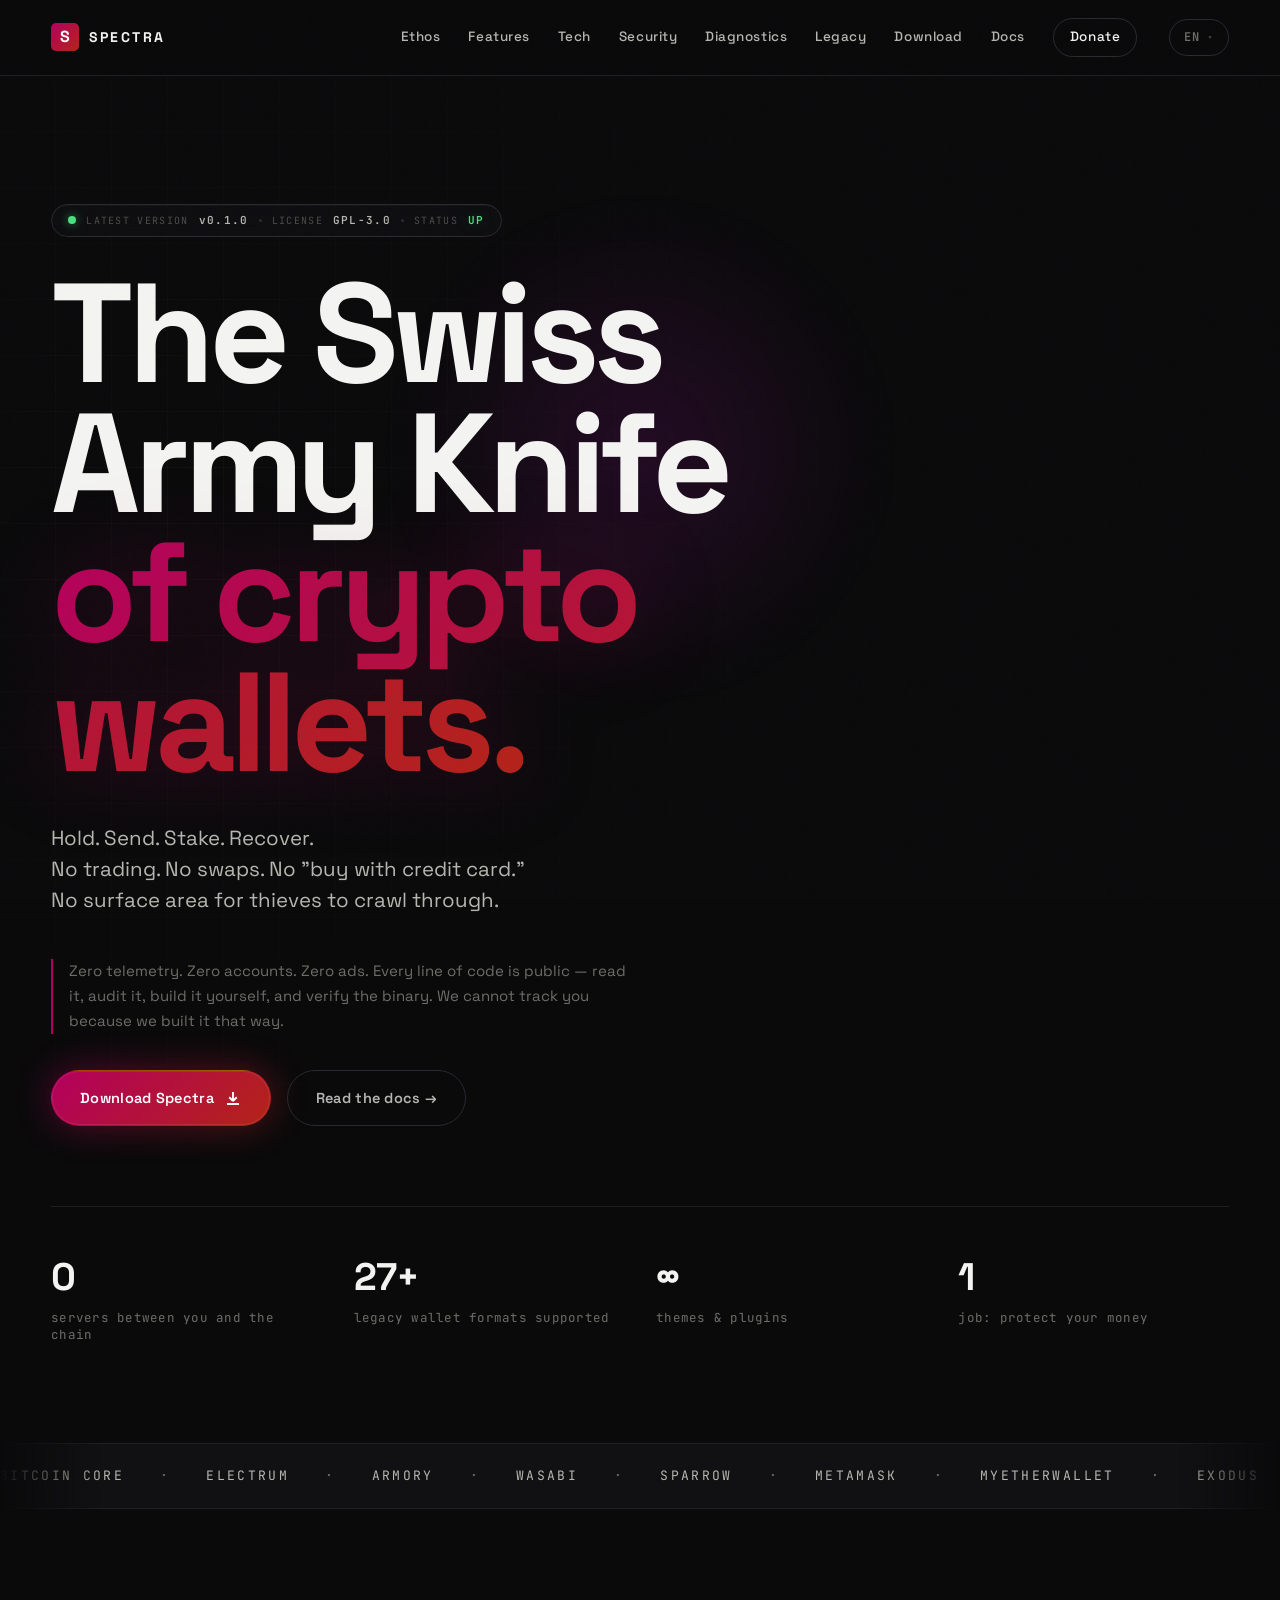
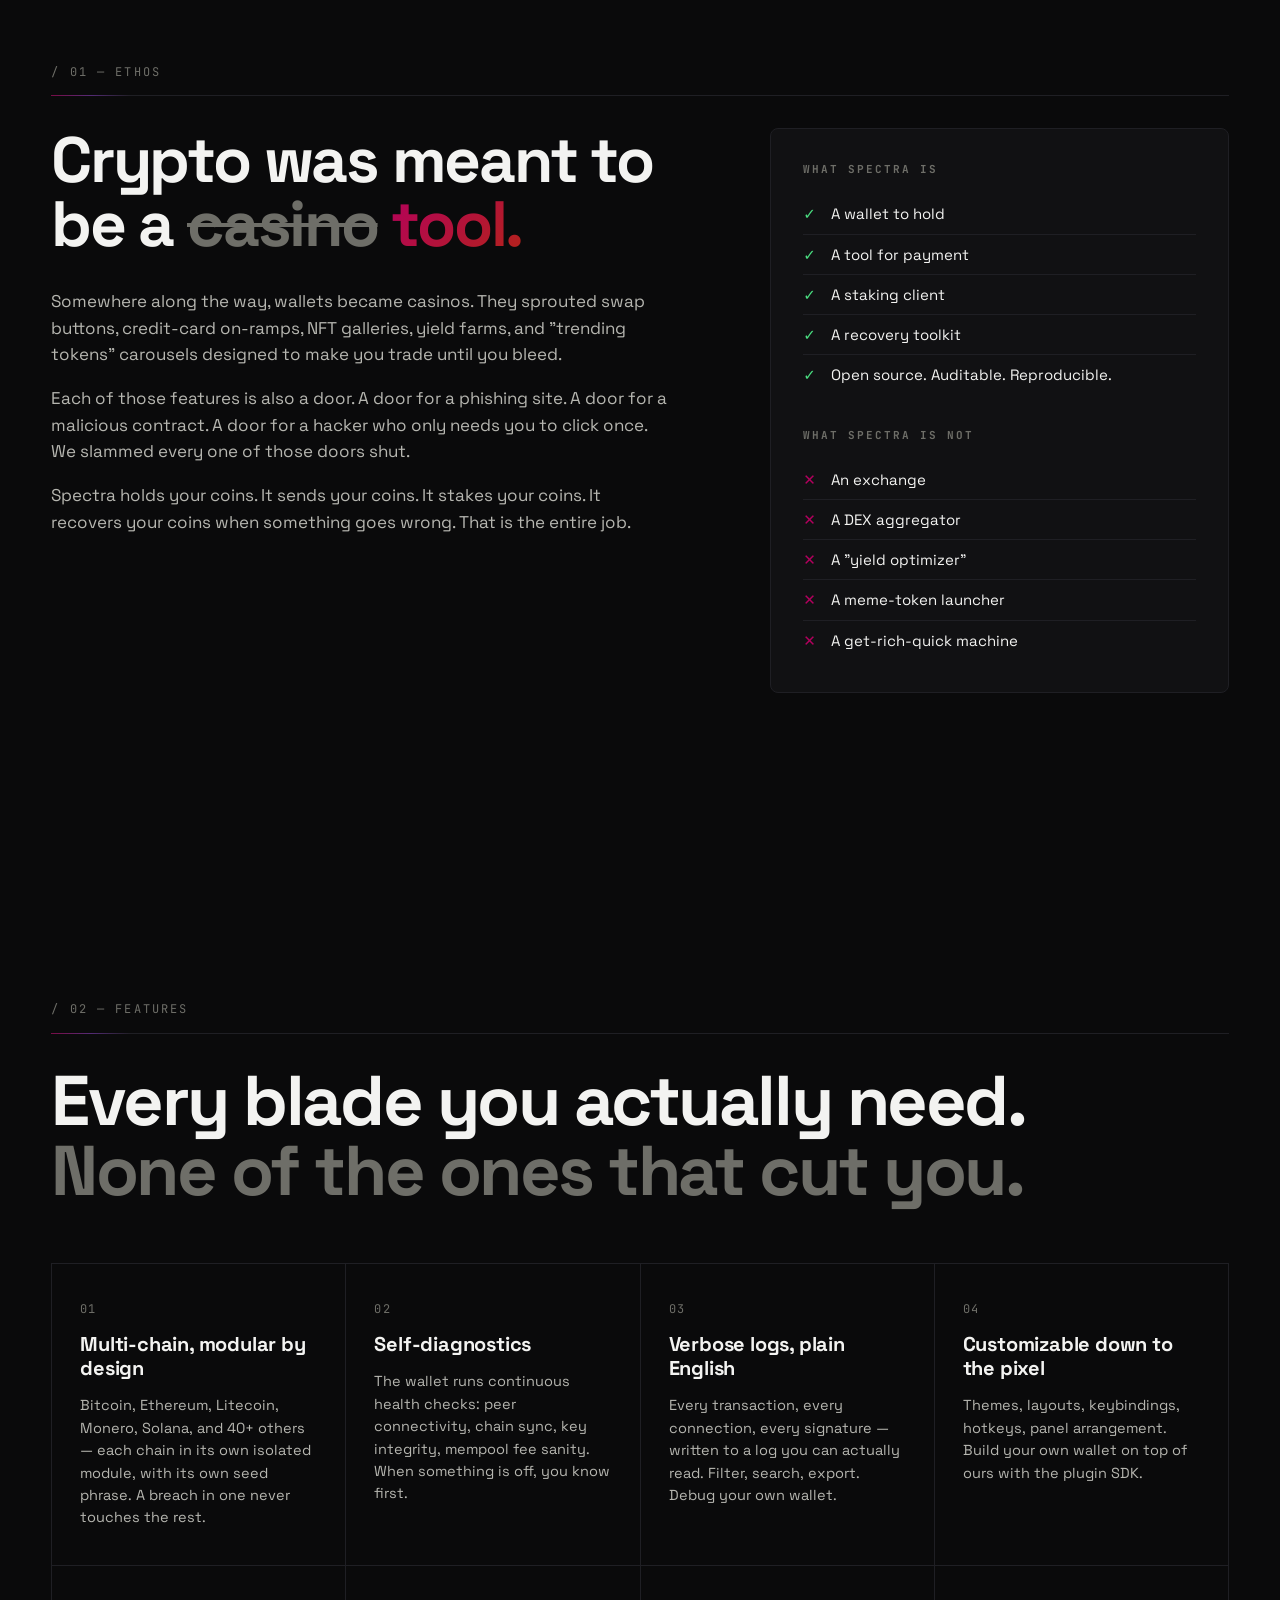
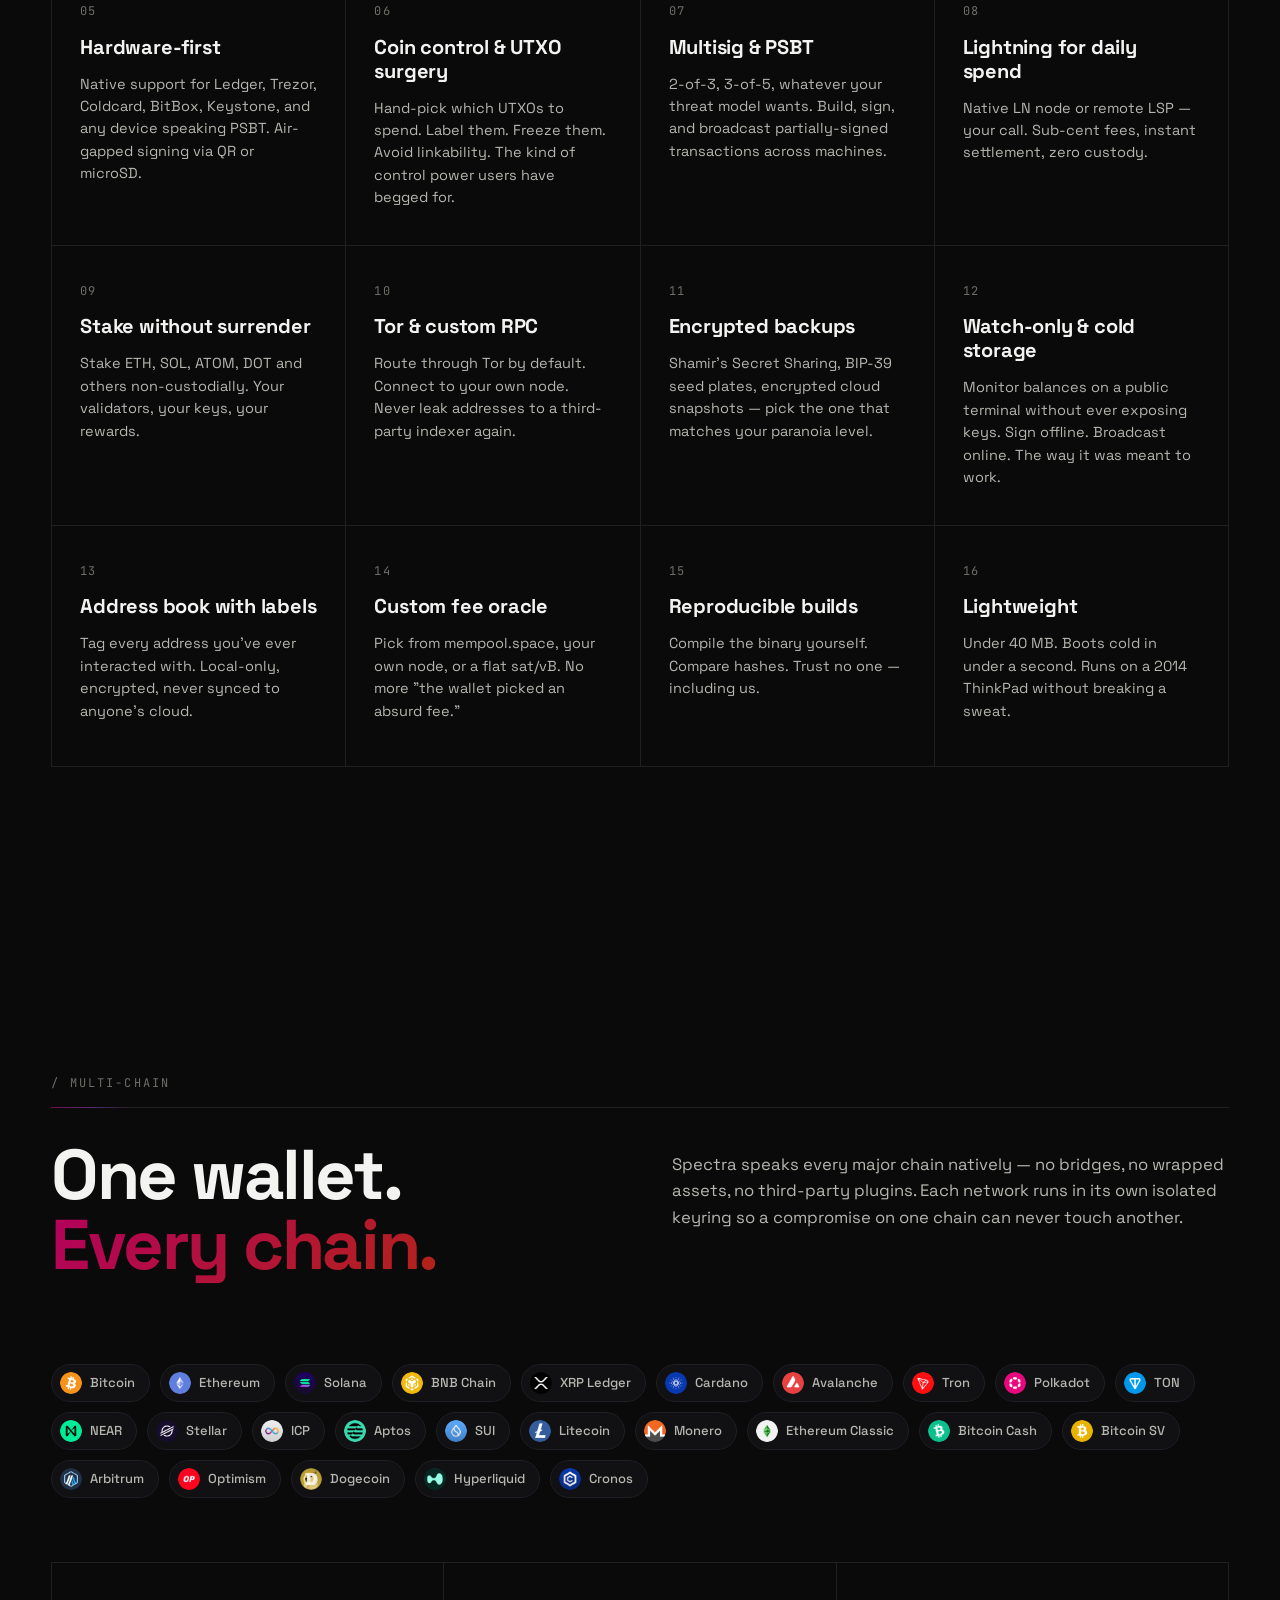
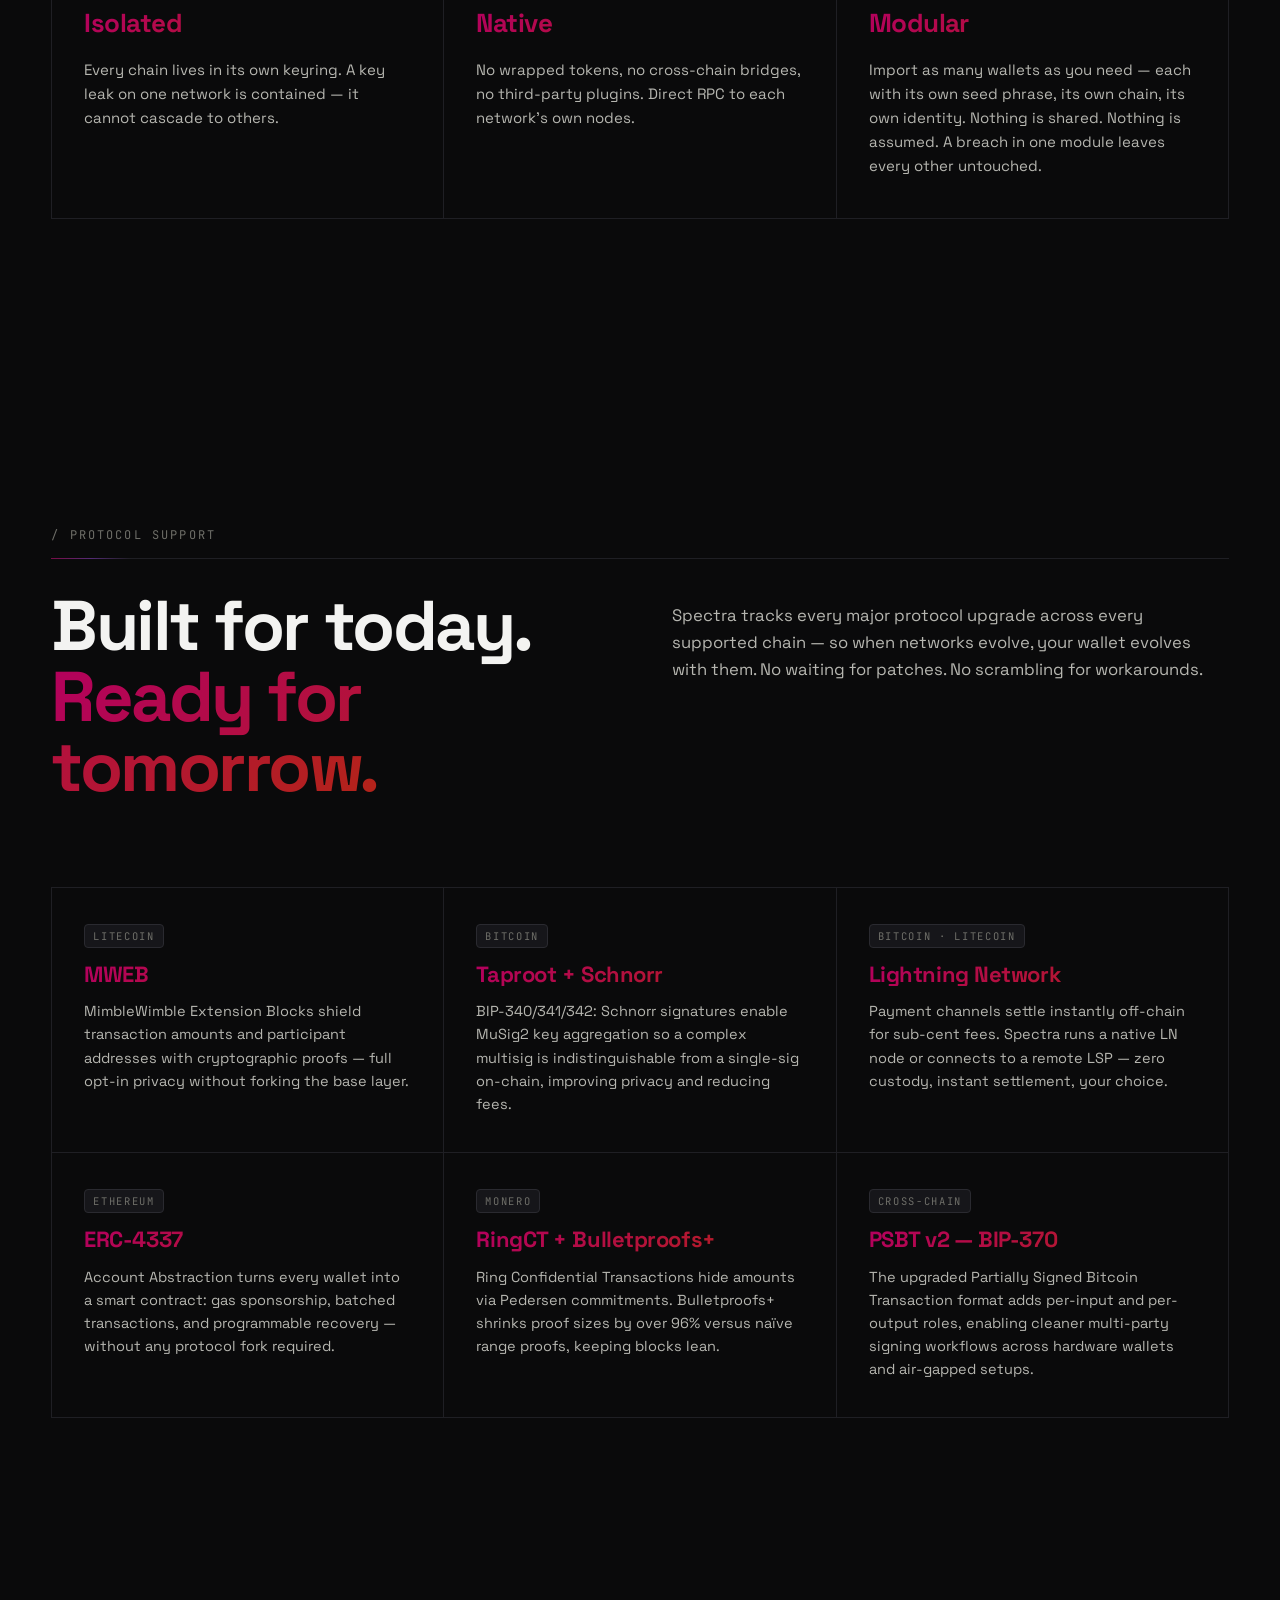
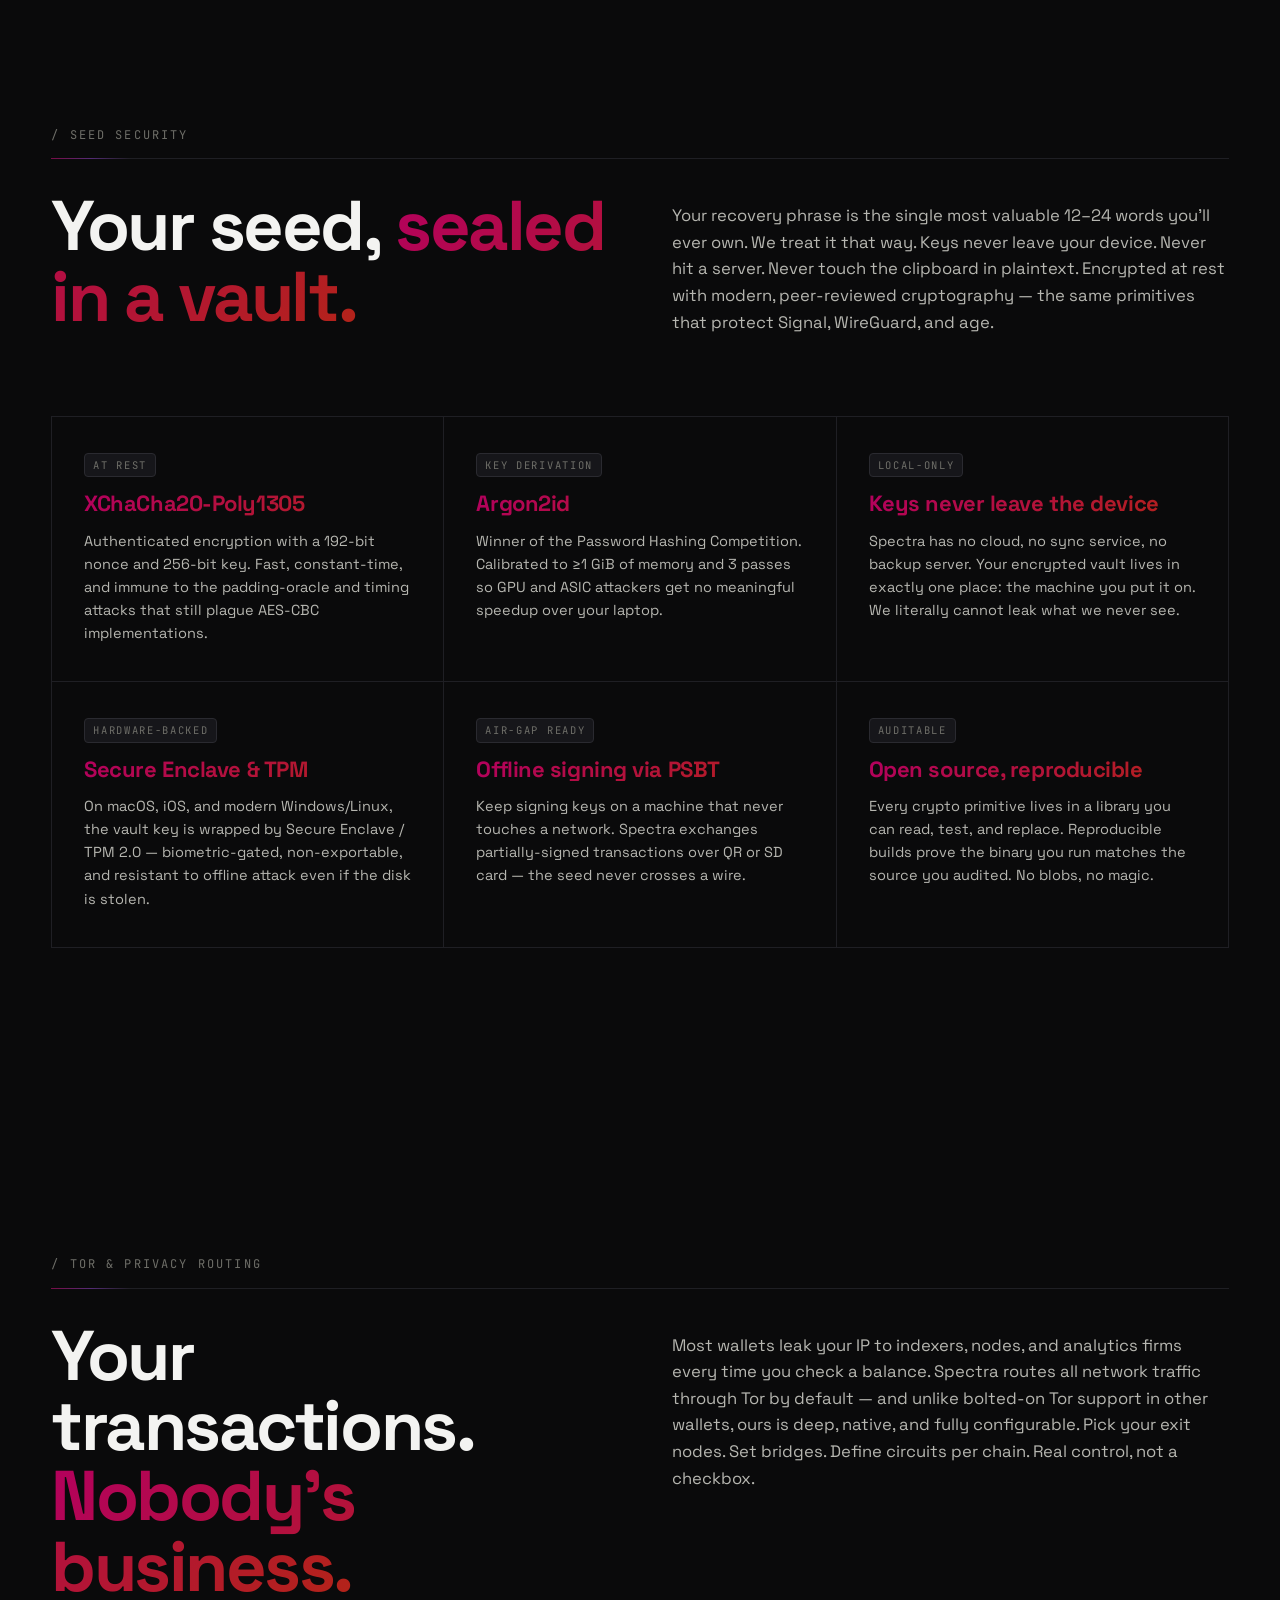
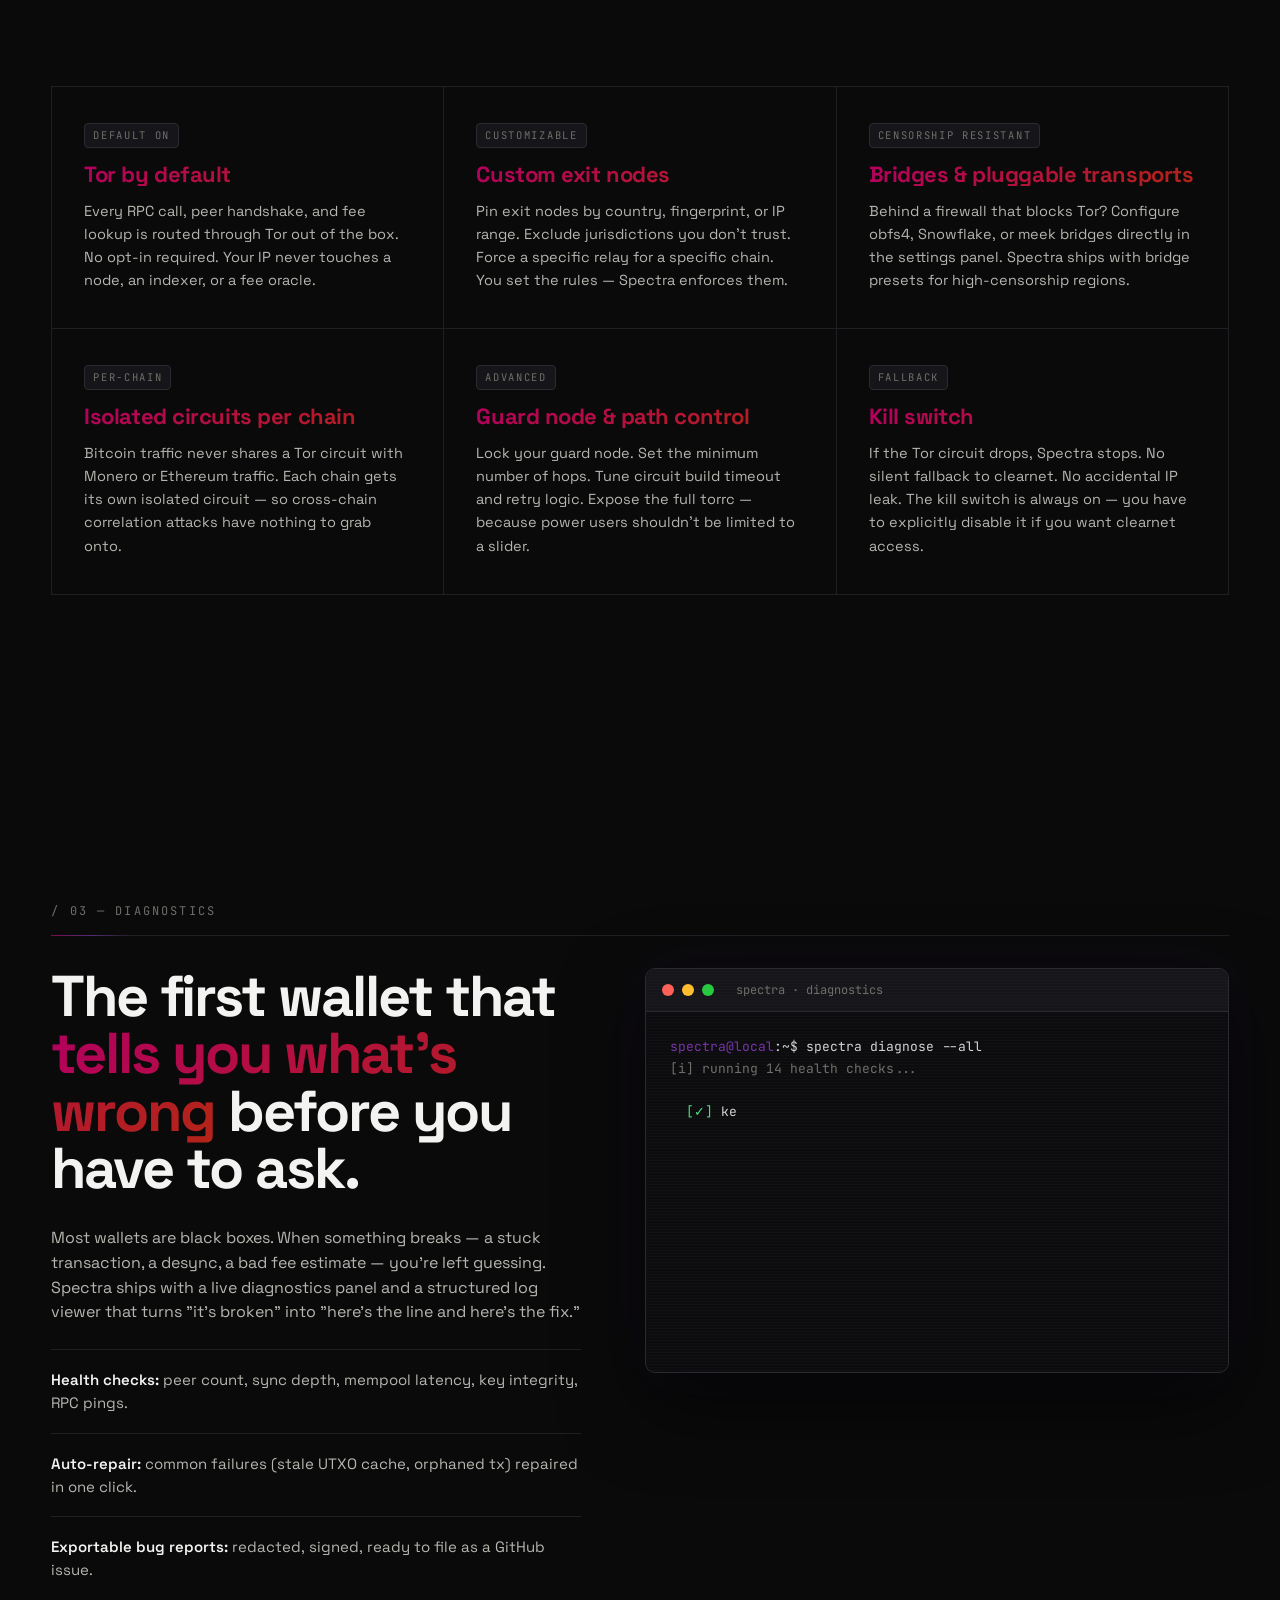
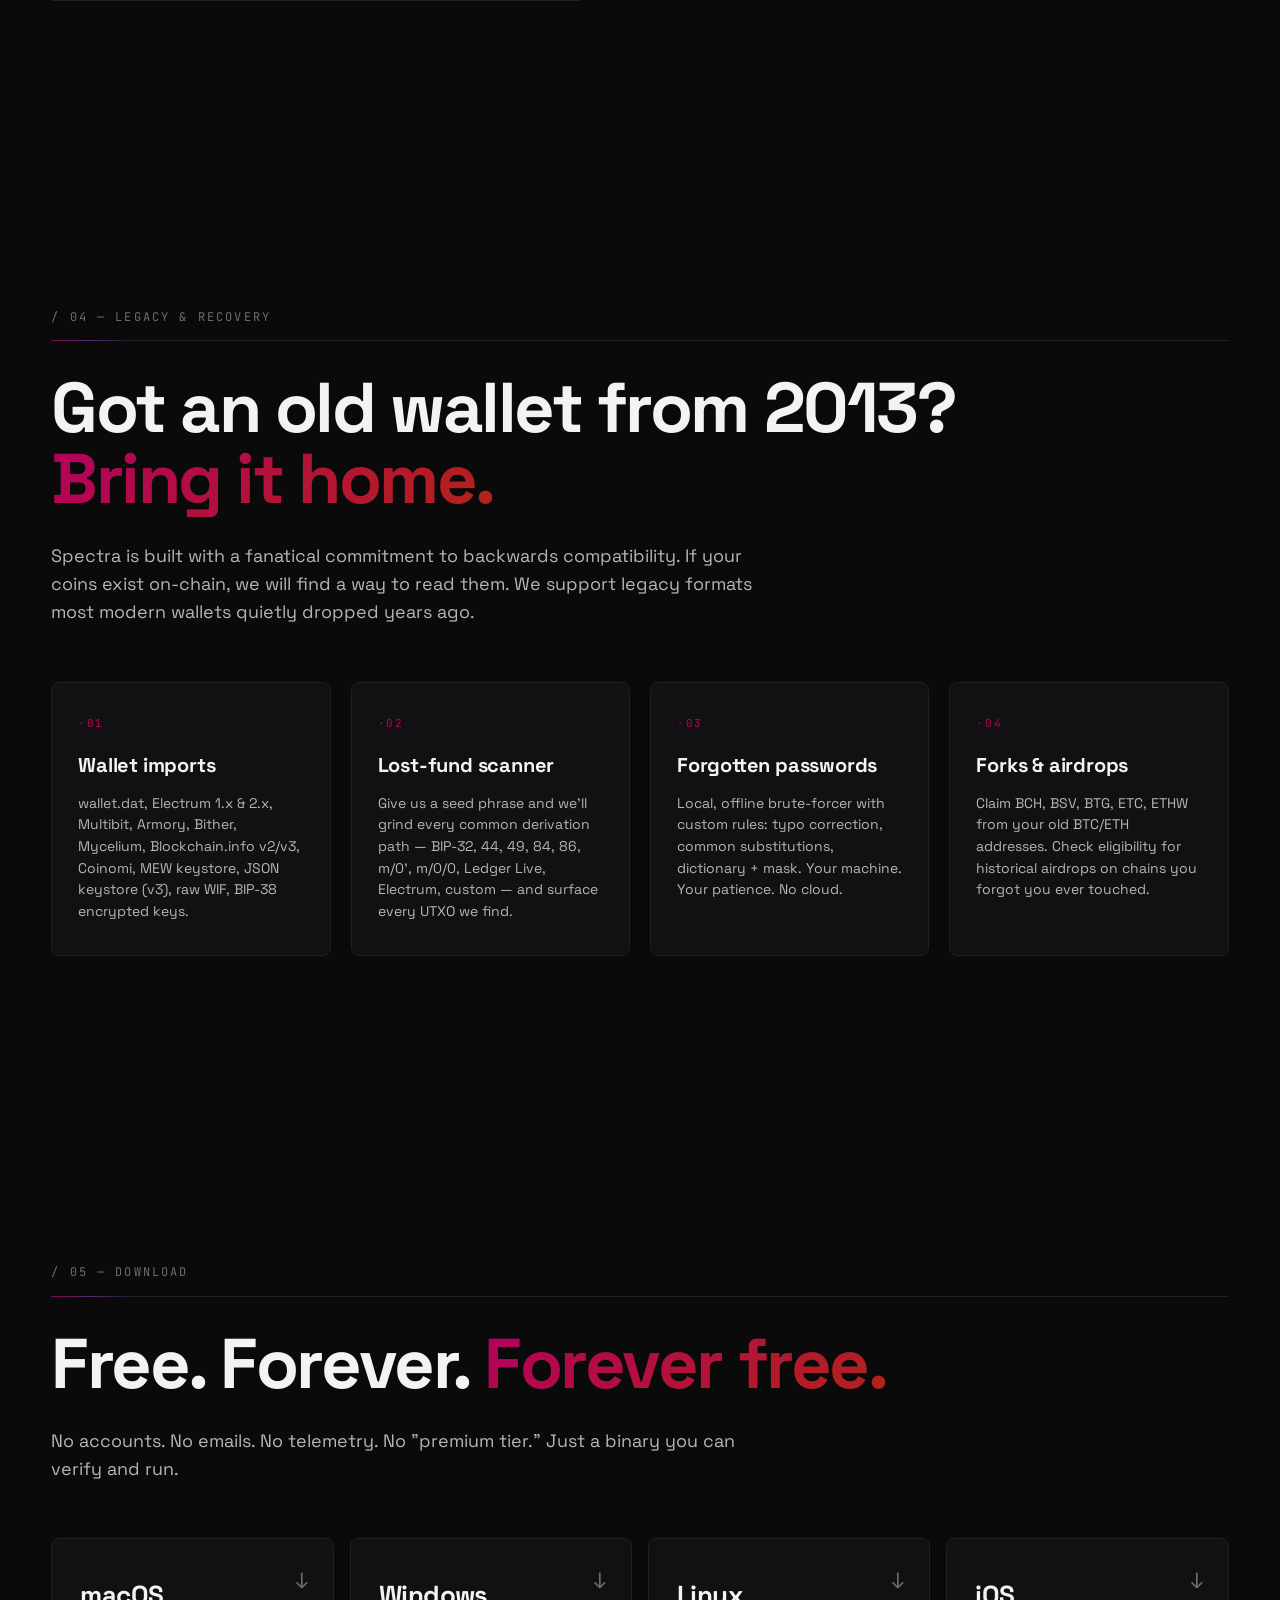
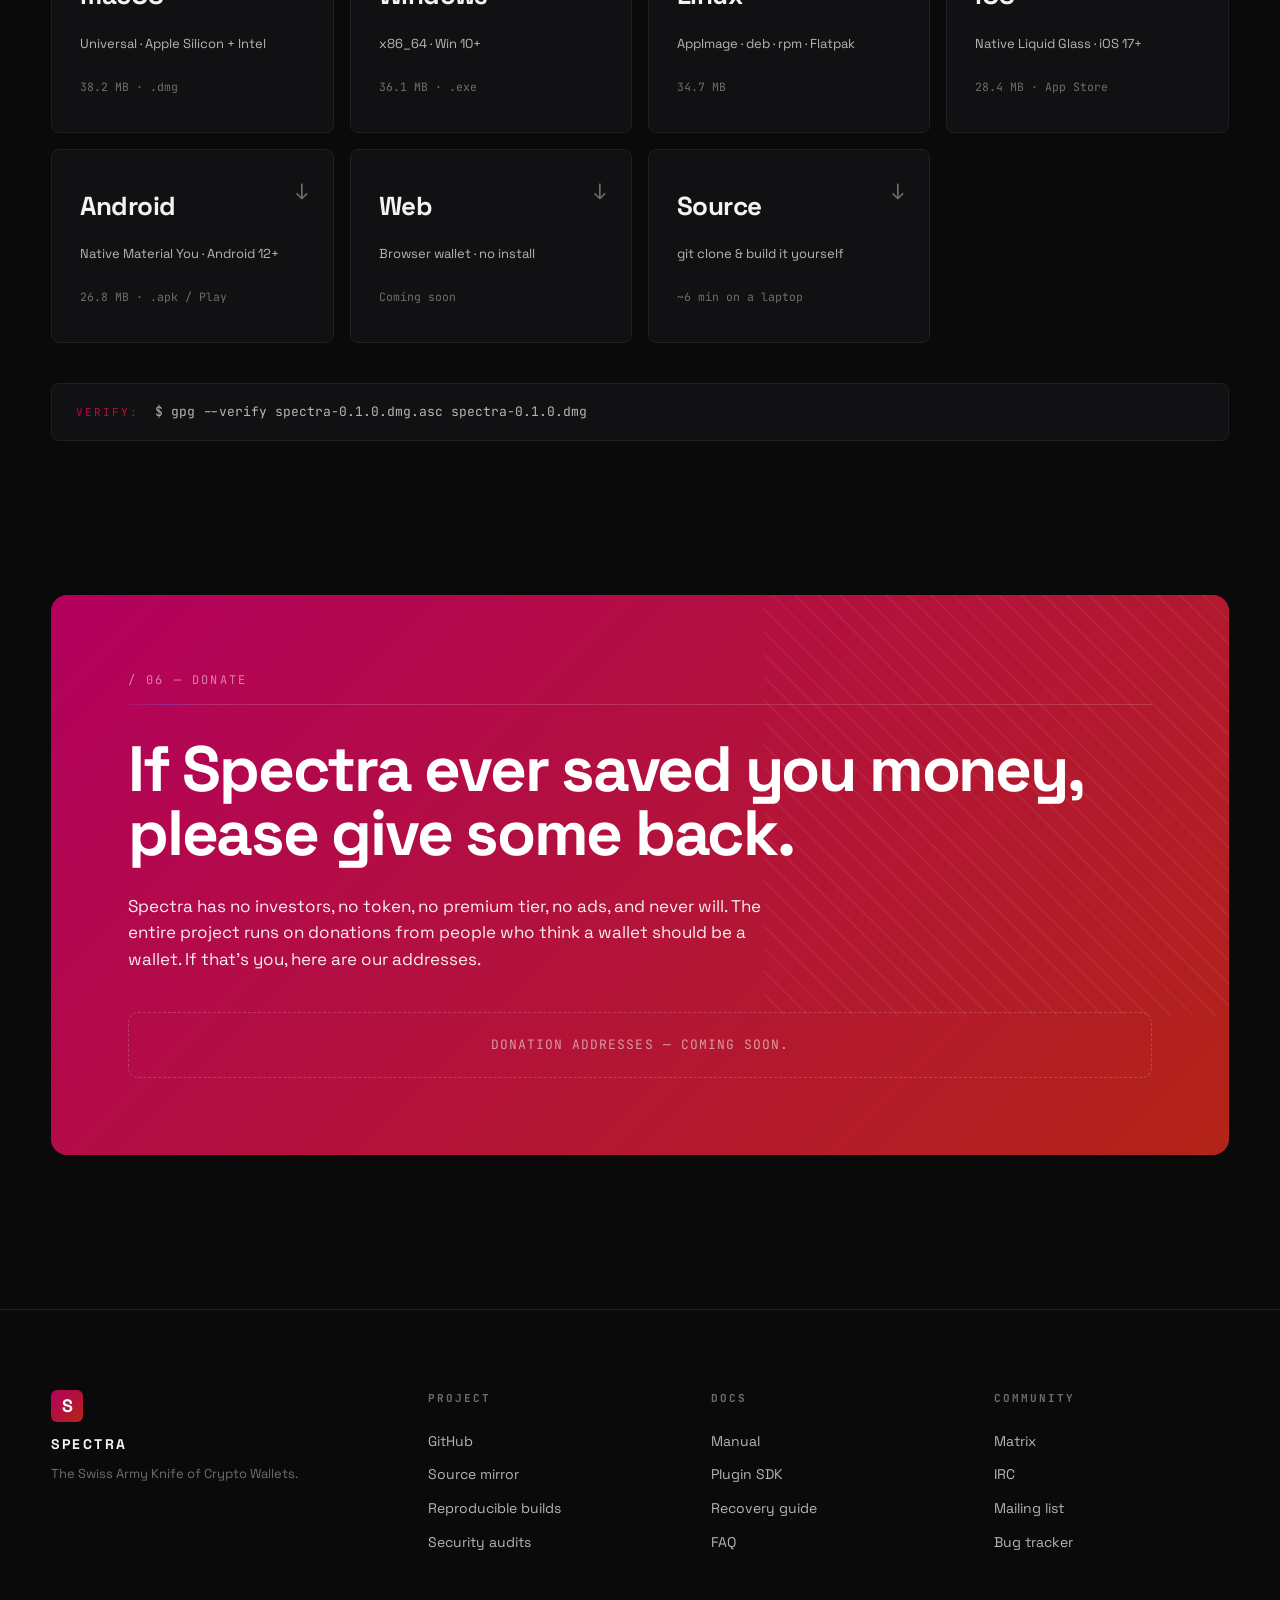
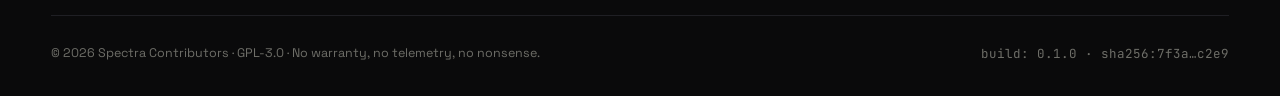
==== commit ef0f3a72: "Beta Commit 6" ====
--- a/index.html
+++ b/index.html
@@ -25,6 +25,7 @@
       <a href="#ethos"       data-i18n="nav-ethos">Ethos</a>
       <a href="#features"    data-i18n="nav-features">Features</a>
       <a href="#protocols"   data-i18n="nav-tech">Tech</a>
+      <a href="#security"    data-i18n="nav-security">Security</a>
       <a href="#diagnostics" data-i18n="nav-diagnostics">Diagnostics</a>
       <a href="#legacy"      data-i18n="nav-legacy">Legacy</a>
       <a href="#download"    data-i18n="nav-download">Download</a>
@@ -344,6 +345,96 @@
     </div>
   </section>
 
+  <!-- ===== SEED SECURITY ===== -->
+  <section class="section protocols" id="security">
+    <div class="section-label" data-i18n="sec-label">/ SEED SECURITY</div>
+    <div class="proto-header">
+      <h2 class="section-title" data-i18n-html="sec-title">Your seed, <span class="accent">sealed in a vault.</span></h2>
+      <p class="proto-lead" data-i18n="sec-lead">
+        Your recovery phrase is the single most valuable 12–24 words you'll ever own.
+        We treat it that way. Keys never leave your device. Never hit a server.
+        Never touch the clipboard in plaintext. Encrypted at rest with modern,
+        peer-reviewed cryptography — the same primitives that protect Signal,
+        WireGuard, and age.
+      </p>
+    </div>
+
+    <div class="proto-grid">
+      <div class="proto-card">
+        <div class="proto-chain-tag">AT REST</div>
+        <h3 class="proto-name">XChaCha20-Poly1305</h3>
+        <p data-i18n="sec-1-desc">Authenticated encryption with a 192-bit nonce and 256-bit key. Fast, constant-time, and immune to the padding-oracle and timing attacks that still plague AES-CBC implementations.</p>
+      </div>
+      <div class="proto-card">
+        <div class="proto-chain-tag">KEY DERIVATION</div>
+        <h3 class="proto-name">Argon2id</h3>
+        <p data-i18n="sec-2-desc">Winner of the Password Hashing Competition. Calibrated to ≥1 GiB of memory and 3 passes so GPU and ASIC attackers get no meaningful speedup over your laptop.</p>
+      </div>
+      <div class="proto-card">
+        <div class="proto-chain-tag">LOCAL-ONLY</div>
+        <h3 class="proto-name">Keys never leave the device</h3>
+        <p data-i18n="sec-3-desc">Spectra has no cloud, no sync service, no backup server. Your encrypted vault lives in exactly one place: the machine you put it on. We literally cannot leak what we never see.</p>
+      </div>
+      <div class="proto-card">
+        <div class="proto-chain-tag">HARDWARE-BACKED</div>
+        <h3 class="proto-name">Secure Enclave &amp; TPM</h3>
+        <p data-i18n="sec-4-desc">On macOS, iOS, and modern Windows/Linux, the vault key is wrapped by Secure Enclave / TPM 2.0 — biometric-gated, non-exportable, and resistant to offline attack even if the disk is stolen.</p>
+      </div>
+      <div class="proto-card">
+        <div class="proto-chain-tag">AIR-GAP READY</div>
+        <h3 class="proto-name">Offline signing via PSBT</h3>
+        <p data-i18n="sec-5-desc">Keep signing keys on a machine that never touches a network. Spectra exchanges partially-signed transactions over QR or SD card — the seed never crosses a wire.</p>
+      </div>
+      <div class="proto-card">
+        <div class="proto-chain-tag">AUDITABLE</div>
+        <h3 class="proto-name">Open source, reproducible</h3>
+        <p data-i18n="sec-6-desc">Every crypto primitive lives in a library you can read, test, and replace. Reproducible builds prove the binary you run matches the source you audited. No blobs, no magic.</p>
+      </div>
+    </div>
+  </section>
+
+  <!-- ===== TOR ===== -->
+  <section class="section protocols" id="tor">
+    <div class="section-label">/ TOR &amp; PRIVACY ROUTING</div>
+    <div class="proto-header">
+      <h2 class="section-title">Your transactions.<br/><span class="accent">Nobody's business.</span></h2>
+      <p class="proto-lead">Most wallets leak your IP to indexers, nodes, and analytics firms every time you check a balance. Spectra routes all network traffic through Tor by default — and unlike bolted-on Tor support in other wallets, ours is deep, native, and fully configurable. Pick your exit nodes. Set bridges. Define circuits per chain. Real control, not a checkbox.</p>
+    </div>
+
+    <div class="proto-grid">
+      <div class="proto-card">
+        <div class="proto-chain-tag">DEFAULT ON</div>
+        <h3 class="proto-name">Tor by default</h3>
+        <p>Every RPC call, peer handshake, and fee lookup is routed through Tor out of the box. No opt-in required. Your IP never touches a node, an indexer, or a fee oracle.</p>
+      </div>
+      <div class="proto-card">
+        <div class="proto-chain-tag">CUSTOMIZABLE</div>
+        <h3 class="proto-name">Custom exit nodes</h3>
+        <p>Pin exit nodes by country, fingerprint, or IP range. Exclude jurisdictions you don't trust. Force a specific relay for a specific chain. You set the rules — Spectra enforces them.</p>
+      </div>
+      <div class="proto-card">
+        <div class="proto-chain-tag">CENSORSHIP RESISTANT</div>
+        <h3 class="proto-name">Bridges &amp; pluggable transports</h3>
+        <p>Behind a firewall that blocks Tor? Configure obfs4, Snowflake, or meek bridges directly in the settings panel. Spectra ships with bridge presets for high-censorship regions.</p>
+      </div>
+      <div class="proto-card">
+        <div class="proto-chain-tag">PER-CHAIN</div>
+        <h3 class="proto-name">Isolated circuits per chain</h3>
+        <p>Bitcoin traffic never shares a Tor circuit with Monero or Ethereum traffic. Each chain gets its own isolated circuit — so cross-chain correlation attacks have nothing to grab onto.</p>
+      </div>
+      <div class="proto-card">
+        <div class="proto-chain-tag">ADVANCED</div>
+        <h3 class="proto-name">Guard node &amp; path control</h3>
+        <p>Lock your guard node. Set the minimum number of hops. Tune circuit build timeout and retry logic. Expose the full torrc — because power users shouldn't be limited to a slider.</p>
+      </div>
+      <div class="proto-card">
+        <div class="proto-chain-tag">FALLBACK</div>
+        <h3 class="proto-name">Kill switch</h3>
+        <p>If the Tor circuit drops, Spectra stops. No silent fallback to clearnet. No accidental IP leak. The kill switch is always on — you have to explicitly disable it if you want clearnet access.</p>
+      </div>
+    </div>
+  </section>
+
   <!-- ===== DIAGNOSTICS / TERMINAL ===== -->
   <section class="section diagnostics" id="diagnostics">
     <div class="section-label" data-i18n="diag-label">/ 03 — DIAGNOSTICS</div>
